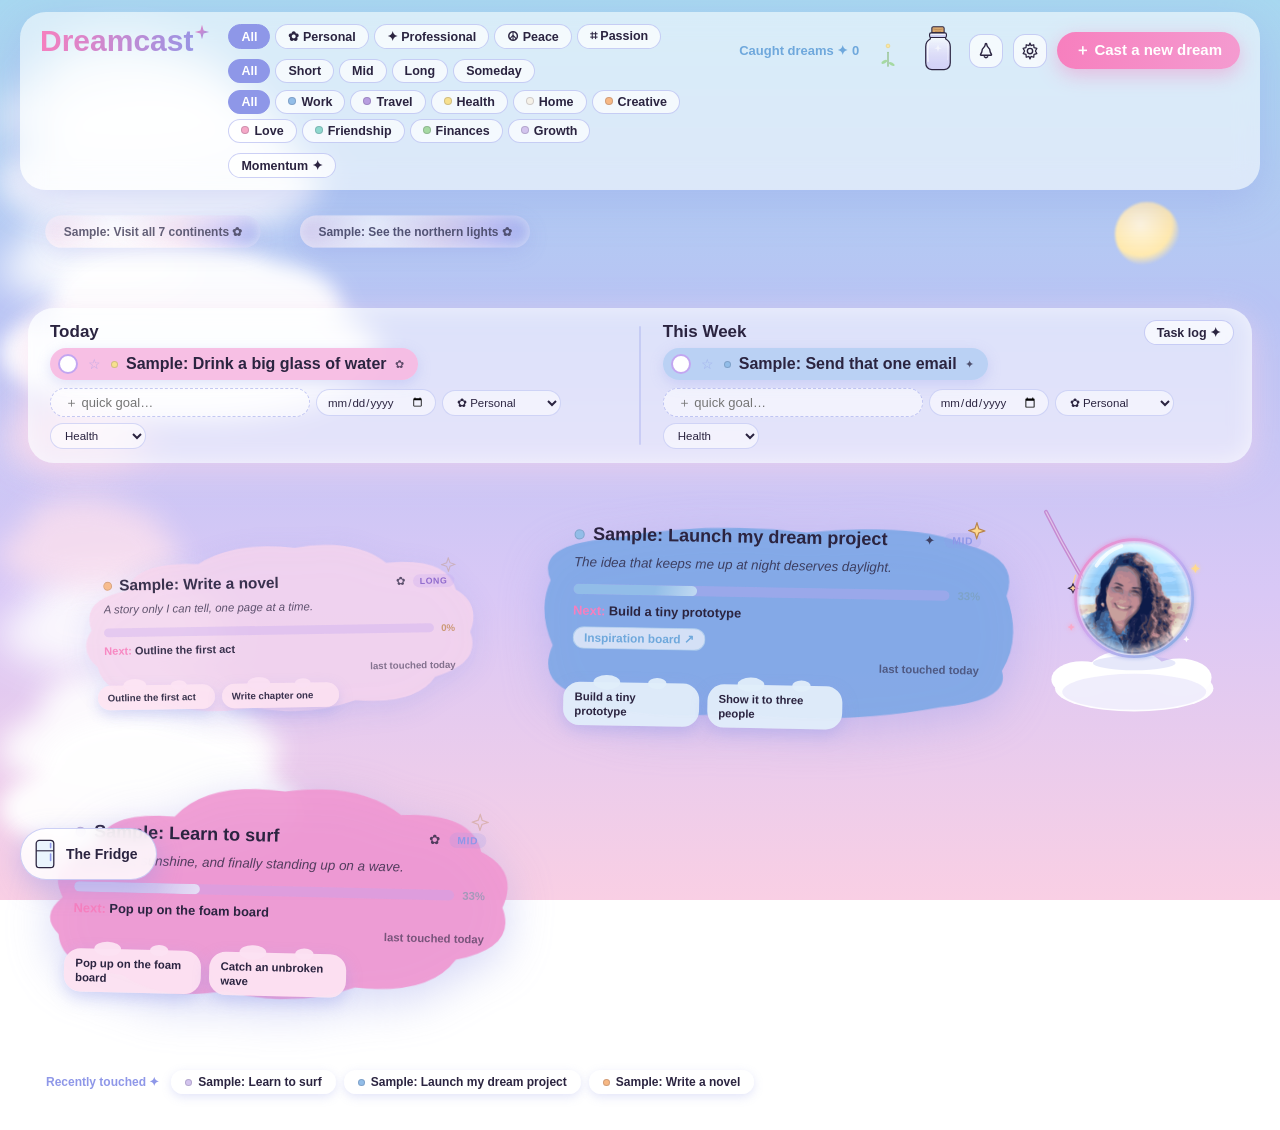
==== index.html @ 0d46a9c4 "Local feature and hardening work: expanded foods and app logic, security headers, localhost-only dev" ====
<!DOCTYPE html>
<html lang="en">
<head>
<meta charset="UTF-8">
<meta name="viewport" content="width=device-width, initial-scale=1.0">
<meta http-equiv="Content-Security-Policy" content="default-src 'self'; script-src 'self' https://esm.sh; style-src 'self' 'unsafe-inline' https://fonts.googleapis.com; font-src https://fonts.gstatic.com; img-src 'self' data:; connect-src 'self' https://esm.sh https://*.supabase.co wss://*.supabase.co; object-src 'none'; base-uri 'self'; form-action 'self'">
<meta name="referrer" content="no-referrer">
<title>Dreamcast ✦</title>
<link rel="preconnect" href="https://fonts.googleapis.com">
<link rel="preconnect" href="https://fonts.gstatic.com" crossorigin>
<link href="https://fonts.googleapis.com/css2?family=Baloo+2:wght@500;600;700&family=Nunito:ital,wght@0,400;0,600;0,700;1,400&family=Caveat:wght@500;600&display=swap" rel="stylesheet">
<link rel="stylesheet" href="css/style.css">
</head>
<body data-sparkle="0">

<!-- ======================= SKY BACKGROUND ======================= -->
<div id="sky-bg" aria-hidden="true">
  <div class="cloud-layer layer-far">
    <div class="bg-cloud c1"></div>
    <div class="bg-cloud c2"></div>
    <div class="bg-cloud c3 tint-pink"></div>
    <div class="bg-cloud c4"></div>
  </div>
  <div class="cloud-layer layer-mid">
    <div class="bg-cloud c5"></div>
    <div class="bg-cloud c6 tint-pink"></div>
    <div class="bg-cloud c7"></div>
  </div>
  <div class="cloud-layer layer-near">
    <div class="bg-cloud c8"></div>
    <div class="bg-cloud c9"></div>
  </div>
  <div id="rainbow"></div>
  <div id="sparkle-field"></div>
  <div id="confetti-field"></div>
</div>

<!-- ======================= HEADER ======================= -->
<header id="app-header">
  <div class="header-left">
    <h1 class="logo">Dreamcast<svg class="logo-star" viewBox="0 0 20 20" width="16" height="16"><path d="M10 1 L12 8 L19 10 L12 12 L10 19 L8 12 L1 10 L8 8 Z" fill="url(#logoStarGrad)"/><defs><linearGradient id="logoStarGrad" x1="0" y1="0" x2="1" y2="1"><stop offset="0" stop-color="#F77FBE"/><stop offset="1" stop-color="#8E97E8"/></linearGradient></defs></svg></h1>
  </div>

  <div class="header-center">
    <div class="filter-row">
      <div class="chip-group" id="scope-filter" role="group" aria-label="Scope filter">
        <button class="chip" data-scope="all">All</button>
        <button class="chip" data-scope="personal">✿ Personal</button>
        <button class="chip" data-scope="professional">✦ Professional</button>
        <button class="chip" data-scope="peace">☮ Peace</button>
        <button class="chip" data-scope="passion">⌗ Passion</button>
      </div>
      <div class="chip-group" id="horizon-filter" role="group" aria-label="Horizon filter">
        <button class="chip" data-horizon="all">All</button>
        <button class="chip" data-horizon="short">Short</button>
        <button class="chip" data-horizon="mid">Mid</button>
        <button class="chip" data-horizon="long">Long</button>
        <button class="chip" data-horizon="someday">Someday</button>
      </div>
    </div>
    <div class="filter-row">
      <div class="chip-group" id="category-filter" role="group" aria-label="Category filter"></div>
      <button class="chip sort-toggle" id="sort-toggle" title="Toggle sort mode">Momentum ✦</button>
    </div>
  </div>

  <div class="header-right">
    <a href="#" id="gallery-link" class="gallery-link">Caught dreams ✦ <span id="gallery-count">0</span></a>

    <button id="peony-button" class="jar-button" aria-label="Weekly task peony — open the task log">
      <svg id="peony-svg" viewBox="0 0 44 52" width="34" height="40" aria-hidden="true"></svg>
      <span id="peony-count" class="jar-overflow" hidden></span>
    </button>

    <button id="jar-button" class="jar-button" aria-label="Bubble jar — open caught dreams">
      <svg id="jar-svg" viewBox="0 0 48 60" width="38" height="46" aria-hidden="true">
        <defs>
          <linearGradient id="jarGlass" x1="0" y1="0" x2="0" y2="1">
            <stop offset="0" stop-color="#FFFFFF" stop-opacity=".7"/>
            <stop offset="1" stop-color="#C3A6F1" stop-opacity=".38"/>
          </linearGradient>
          <radialGradient id="orbTiny" cx=".35" cy=".3" r=".9">
            <stop offset="0" stop-color="#FFFFFF"/>
            <stop offset=".55" stop-color="#FBD3E9"/>
            <stop offset="1" stop-color="#8E97E8"/>
          </radialGradient>
          <radialGradient id="orbPink" cx=".35" cy=".3" r=".9">
            <stop offset="0" stop-color="#FFFFFF"/>
            <stop offset=".5" stop-color="#F77FBE"/>
            <stop offset="1" stop-color="#8E97E8"/>
          </radialGradient>
          <radialGradient id="orbBig" cx=".35" cy=".3" r=".9">
            <stop offset="0" stop-color="#FFFFFF"/>
            <stop offset=".4" stop-color="#FBD3E9"/>
            <stop offset=".7" stop-color="#C3A6F1"/>
            <stop offset="1" stop-color="#6FA8DC"/>
          </radialGradient>
        </defs>
        <!-- cork lid -->
        <path d="M16 3 Q16 1 18 1 L30 1 Q32 1 32 3 L32 9 L16 9 Z" fill="#D9A972" stroke="#2B2440" stroke-width="1.4"/>
        <path d="M18 4 Q24 6 30 4" fill="none" stroke="#B8854E" stroke-width="1"/>
        <path d="M20 7 Q24 8.2 28 7" fill="none" stroke="#B8854E" stroke-width=".8"/>
        <!-- screw rim -->
        <rect x="13" y="9" width="22" height="6" rx="2" fill="url(#jarGlass)" stroke="#2B2440" stroke-width="1.5"/>
        <line x1="15" y1="11" x2="33" y2="11" stroke="#FFFFFF" stroke-width="1" opacity=".7"/>
        <line x1="15" y1="13" x2="33" y2="13" stroke="#8E97E8" stroke-width=".8" opacity=".5"/>
        <!-- body: shoulder → straight glass sides → rounded bottom -->
        <path d="M14 15 L34 15 L34 17 Q40 20 40 27 L40 48 Q40 56 32 57 L16 57 Q8 56 8 48 L8 27 Q8 20 14 17 Z"
              fill="url(#jarGlass)" stroke="#2B2440" stroke-width="1.6" stroke-linejoin="round"/>
        <!-- star etch -->
        <path d="M24 24 L25.3 28 L29 29 L25.3 30 L24 34 L22.7 30 L19 29 L22.7 28 Z" fill="#FFFFFF" opacity=".55"/>
        <g id="jar-orbs"></g>
        <!-- glass highlights (over the orbs, so it reads as glass) -->
        <path d="M11.5 22 Q10 32 11 46" fill="none" stroke="#FFFFFF" stroke-width="1.8" opacity=".75" stroke-linecap="round"/>
        <path d="M36.5 24 Q37.5 34 36.5 44" fill="none" stroke="#FFFFFF" stroke-width="1" opacity=".45" stroke-linecap="round"/>
      </svg>
      <span id="jar-overflow" class="jar-overflow" hidden></span>
    </button>

    <button id="mute-toggle" class="icon-button" aria-label="Toggle sound">
      <svg viewBox="0 0 24 24" width="20" height="20" aria-hidden="true">
        <path d="M12 3 Q13 3 13 4.5 Q13 6 14.5 7.5 Q17 9.5 17 13 L18.5 16 Q19 17 18 17 L6 17 Q5 17 5.5 16 L7 13 Q7 9.5 9.5 7.5 Q11 6 11 4.5 Q11 3 12 3 Z" fill="none" stroke="currentColor" stroke-width="1.7" stroke-linejoin="round"/>
        <path d="M10 19 Q12 21 14 19" fill="none" stroke="currentColor" stroke-width="1.7" stroke-linecap="round"/>
        <line class="mute-slash" x1="4" y1="4" x2="20" y2="20" stroke="currentColor" stroke-width="1.9" stroke-linecap="round"/>
      </svg>
    </button>

    <div class="settings-wrap">
      <button id="settings-button" class="icon-button" aria-label="Settings" aria-haspopup="true">
        <svg viewBox="0 0 24 24" width="20" height="20" aria-hidden="true">
          <circle cx="12" cy="12" r="3.2" fill="none" stroke="currentColor" stroke-width="1.7"/>
          <path d="M12 2.5 L13.2 5.5 L16.5 4.5 L16.8 8 L20.2 8.8 L18.5 12 L20.2 15.2 L16.8 16 L16.5 19.5 L13.2 18.5 L12 21.5 L10.8 18.5 L7.5 19.5 L7.2 16 L3.8 15.2 L5.5 12 L3.8 8.8 L7.2 8 L7.5 4.5 L10.8 5.5 Z" fill="none" stroke="currentColor" stroke-width="1.5" stroke-linejoin="round"/>
        </svg>
      </button>
      <div id="settings-menu" class="settings-menu" hidden>
        <button id="menu-categories">Categories…</button>
        <button id="menu-sync">Sync devices ✦</button>
        <button id="menu-export">Export my dreams</button>
        <button id="menu-import">Import…</button>
        <button id="menu-archived">Archived dreams</button>
        <input type="file" id="import-file" accept=".json,application/json" hidden>
      </div>
    </div>

    <button id="add-dream" class="cta-button">＋ Cast a new dream</button>
  </div>
</header>

<main id="main-view">
  <!-- ======================= HORIZON (someday) ======================= -->
  <section id="horizon" aria-label="Someday dreams on the horizon">
    <div class="horizon-sun"></div>
    <div id="horizon-bubbles"></div>
  </section>

  <!-- ======================= TODAY & THIS WEEK TRAY ======================= -->
  <section id="tray" aria-label="Short-term goals">
    <button id="tasks-log" class="chip tasks-log-btn">Task log ✦</button>
    <div class="tray-group" data-cadence="today">
      <div class="tray-group-head"><h2>Today</h2><span class="caught-count" id="caught-today"></span></div>
      <ul class="tray-list" id="tray-today"></ul>
      <form class="quick-add" data-cadence="today">
        <input type="text" placeholder="＋ quick goal…" aria-label="Add a goal for today" maxlength="120">
        <input type="date" class="qa-date" aria-label="Schedule it for a day" title="Schedule for a day (optional)">
        <select class="qa-scope" aria-label="Which P" title="Which P?"></select>
        <select class="qa-cat" aria-label="Category"></select>
      </form>
    </div>
    <div class="tray-divider"></div>
    <div class="tray-group" data-cadence="this-week">
      <div class="tray-group-head"><h2>This Week</h2><span class="caught-count" id="caught-week"></span></div>
      <ul class="tray-list" id="tray-week"></ul>
      <form class="quick-add" data-cadence="this-week">
        <input type="text" placeholder="＋ quick goal…" aria-label="Add a goal for this week" maxlength="120">
        <input type="date" class="qa-date" aria-label="Schedule it for a day" title="Schedule for a day (optional)">
        <select class="qa-scope" aria-label="Which P" title="Which P?"></select>
        <select class="qa-cat" aria-label="Category"></select>
      </form>
    </div>
  </section>

  <!-- ======================= THE SKY (mid/long cards) ======================= -->
  <section id="sky-field" aria-label="Active dreams">
    <div id="julia-perch">
      <!-- ==== Julia in her dream bubble, fishing ==== -->
      <svg id="julia-avatar" viewBox="0 0 250 290" width="225" height="261" aria-label="Julia in a dream bubble, fishing for dreams">
        <defs>
          <linearGradient id="rodGrad" x1="0" y1="1" x2="1" y2="0">
            <stop offset="0" stop-color="#F77FBE"/>
            <stop offset="1" stop-color="#8E97E8"/>
          </linearGradient>
          <linearGradient id="bubbleRing" x1="0" y1="0" x2="1" y2="1">
            <stop offset="0" stop-color="#F77FBE"/>
            <stop offset=".5" stop-color="#C3A6F1"/>
            <stop offset="1" stop-color="#6FA8DC"/>
          </linearGradient>
          <radialGradient id="bubbleSheen" cx=".5" cy=".5" r=".5">
            <stop offset=".78" stop-color="#FFFFFF" stop-opacity="0"/>
            <stop offset=".94" stop-color="#FFFFFF" stop-opacity=".5"/>
            <stop offset="1" stop-color="#FFFFFF" stop-opacity="0"/>
          </radialGradient>
          <filter id="softGlow" x="-60%" y="-60%" width="220%" height="220%">
            <feGaussianBlur stdDeviation="2.2" result="b"/>
            <feMerge><feMergeNode in="b"/><feMergeNode in="SourceGraphic"/></feMerge>
          </filter>
        </defs>

        <!-- cloud seat -->
        <g id="cloud-seat">
          <ellipse cx="128" cy="248" rx="88" ry="26" fill="#FFFFFF" opacity=".95"/>
          <ellipse cx="70" cy="238" rx="34" ry="20" fill="#FFFFFF"/>
          <ellipse cx="120" cy="230" rx="44" ry="24" fill="#FFFFFF"/>
          <ellipse cx="178" cy="236" rx="36" ry="21" fill="#FFFFFF"/>
          <ellipse cx="128" cy="252" rx="80" ry="20" fill="#E4E0FA" opacity=".55"/>
        </g>

        <g id="julia">
          <!-- the rod casts from behind her bubble; #rod-tip anchors the line -->
          <g id="rig">
            <g id="rod">
              <path d="M104 178 Q64 120 30 52" fill="none" stroke="url(#rodGrad)" stroke-width="4.5" stroke-linecap="round"/>
              <path d="M104 178 Q64 120 30 52" fill="none" stroke="#FFFFFF" stroke-width="1.4" stroke-linecap="round" opacity=".5"/>
              <path d="M63 122 L60 132" stroke="#FFD98E" stroke-width="1.4"/>
              <path d="M60 132 l1.6 3.4 3.4 1.6 -3.4 1.6 -1.6 3.4 -1.6 -3.4 -3.4 -1.6 3.4 -1.6 Z" fill="#FFD98E" stroke="#2B2440" stroke-width="1.2"/>
              <circle id="rod-tip" cx="30" cy="52" r="1.5" fill="none" opacity="0"/>
            </g>
          </g>

          <!-- soft shadow where the bubble rests on the cloud -->
          <ellipse cx="128" cy="220" rx="46" ry="8" fill="#8E97E8" opacity=".22"/>

          <!-- the dream bubble with her cartoon portrait -->
          <circle cx="128" cy="148" r="66" fill="#FFFFFF" opacity=".4"/>
          <image href="assets/julia-cartoon.png" x="65" y="85" width="126" height="126"/>
          <circle cx="128" cy="148" r="63" fill="url(#bubbleSheen)"/>
          <circle cx="128" cy="148" r="65" fill="none" stroke="url(#bubbleRing)" stroke-width="3" opacity=".9" filter="url(#softGlow)"/>
          <path d="M86 112 Q96 96 114 90" fill="none" stroke="#FFFFFF" stroke-width="4" opacity=".75" stroke-linecap="round"/>

          <!-- little sparkles orbiting the bubble -->
          <path d="M196 110 l1.6 3.4 3.4 1.6 -3.4 1.6 -1.6 3.4 -1.6 -3.4 -3.4 -1.6 3.4 -1.6 Z" fill="#FFD98E" filter="url(#softGlow)"/>
          <path d="M58 176 l1.3 2.8 2.8 1.3 -2.8 1.3 -1.3 2.8 -1.3 -2.8 -2.8 -1.3 2.8 -1.3 Z" fill="#F9A8C9" filter="url(#softGlow)"/>
          <path d="M186 190 l1.1 2.4 2.4 1.1 -2.4 1.1 -1.1 2.4 -1.1 -2.4 -2.4 -1.1 2.4 -1.1 Z" fill="#FFFFFF" opacity=".9"/>
        </g>
      </svg>
    </div>
    <div id="cards-grid"></div>
    <div id="sky-empty" class="empty-state" hidden>
      <svg viewBox="0 0 120 70" width="120" aria-hidden="true">
        <ellipse cx="40" cy="45" rx="28" ry="16" fill="#FFFFFF" opacity=".95"/>
        <ellipse cx="70" cy="40" rx="26" ry="18" fill="#FFFFFF"/>
        <ellipse cx="90" cy="48" rx="20" ry="12" fill="#FFFFFF" opacity=".9"/>
        <circle cx="60" cy="40" r="2" fill="#2B2440"/><circle cx="74" cy="40" r="2" fill="#2B2440"/>
        <path d="M62 48 Q67 51 72 48" stroke="#2B2440" stroke-width="1.6" fill="none" stroke-linecap="round"/>
      </svg>
      <p>No dreams in this corner of the sky yet.</p>
    </div>
  </section>

  <!-- ======================= RECENTLY TOUCHED ======================= -->
  <section id="recent-strip" aria-label="Recently touched dreams">
    <span class="recent-label">Recently touched ✦</span>
    <div id="recent-chips"></div>
  </section>
</main>

<!-- ======================= THE FRIDGE DOCK ======================= -->
<button id="fridge-dock" aria-label="Open The Fridge">
  <svg viewBox="0 0 30 40" width="24" height="32" aria-hidden="true">
    <rect x="4" y="3" width="22" height="34" rx="4" fill="#EAF4FD" stroke="#2B2440" stroke-width="1.6"/>
    <path d="M4 16 L26 16" stroke="#2B2440" stroke-width="1.4"/>
    <path d="M22 7 L22 12 M22 20 L22 28" stroke="#8E97E8" stroke-width="2" stroke-linecap="round"/>
  </svg>
  <span>The Fridge</span>
</button>

<!-- ======================= THE FRIDGE ======================= -->
<section id="fridge-view" hidden>
  <div class="gallery-head">
    <button id="fridge-back" class="chip">← Back to the sky</button>
    <h2>The Fridge ✦</h2>
    <span id="fridge-summary" class="fridge-summary"></span>
    <button id="stock-kitchen" class="chip">＋ stock items</button>
    <button id="staples-btn" class="chip">🧂 staples</button>
    <button id="recipe-ideas" class="chip">✨ what can I cook?</button>
    <button id="recipe-list" class="chip">🍲 recipe → grocery list</button>
  </div>
  <div class="kitchen">
    <div class="appliance-wrap">
      <div id="fridge-unit" class="fridge">
        <div class="fridge-interior">
          <div class="fridge-shelf" data-shelf="0"></div>
          <div class="fridge-shelf" data-shelf="1"></div>
          <div class="fridge-shelf" data-shelf="2"></div>
        </div>
        <div class="fridge-door" id="fridge-door">
          <div class="door-handle"></div>
          <div class="door-magnet m1">✦</div>
          <div class="door-magnet m2">✿</div>
          <div class="door-note">dream big,<br>eat well ♡</div>
        </div>
      </div>
      <span class="appliance-label">the fridge — click to open</span>
    </div>
    <div class="appliance-wrap">
      <div id="pantry-unit" class="pantry">
        <div class="pantry-shelf" data-shelf="0"></div>
        <div class="pantry-shelf" data-shelf="1"></div>
        <div class="pantry-shelf" data-shelf="2"></div>
      </div>
      <span class="appliance-label">the pantry</span>
    </div>
    <div class="appliance-wrap trash-wrap">
      <div id="trash-can" title="Drop food here, or click to clear expired">
        <svg viewBox="0 0 40 48" width="64" height="76" aria-hidden="true">
          <path d="M8 14 L32 14 L29 42 Q29 45 26 45 L14 45 Q11 45 11 42 Z" fill="#C9CFE8" stroke="#2B2440" stroke-width="1.8"/>
          <rect x="6" y="9" width="28" height="5" rx="2.5" fill="#AEB6DE" stroke="#2B2440" stroke-width="1.8"/>
          <path d="M16 9 Q16 5 20 5 Q24 5 24 9" fill="none" stroke="#2B2440" stroke-width="1.8"/>
          <path d="M16 19 L17 39 M24 19 L23 39" stroke="#8E97E8" stroke-width="1.6" stroke-linecap="round"/>
        </svg>
      </div>
      <span class="appliance-label">drag here · click clears expired</span>
    </div>
  </div>
  <div class="fridge-julia">
    <img src="assets/julia-cartoon.png" alt="Julia">
  </div>
</section>

<!-- ======================= CAUGHT DREAMS GALLERY ======================= -->
<section id="gallery-view" hidden>
  <div class="gallery-head">
    <button id="gallery-back" class="chip">← Back to the sky</button>
    <h2>Caught Dreams ✦</h2>
  </div>
  <div id="gallery-shelf"></div>
  <div id="gallery-empty" class="empty-state" hidden>
    <p>No dreams caught yet — but the sky is full of them. ✦</p>
  </div>
</section>

<!-- fishing line overlay (never intercepts pointer) -->
<svg id="fishing-overlay" aria-hidden="true">
  <defs>
    <linearGradient id="lineGrad" x1="0" y1="0" x2="0" y2="1">
      <stop offset="0" stop-color="#FFFFFF"/>
      <stop offset="1" stop-color="#FFD98E"/>
    </linearGradient>
    <filter id="moonGlow" x="-120%" y="-120%" width="340%" height="340%">
      <feGaussianBlur stdDeviation="3.5" result="b"/>
      <feMerge><feMergeNode in="b"/><feMergeNode in="SourceGraphic"/></feMerge>
    </filter>
  </defs>
  <path id="fish-line" fill="none" stroke="url(#lineGrad)" stroke-width="1.6" opacity="0"/>
  <g id="moon-hook" opacity="0" filter="url(#moonGlow)">
    <path d="M0 -9 Q9 -8 10 2 Q3 -1 -2 5 Q-3 -4 0 -9 Z" fill="#FFD98E" stroke="#B8854E" stroke-width="1"/>
  </g>
</svg>

<div id="orb-layer" aria-hidden="true"></div>
<div id="modal-root"></div>
<div id="toast-root" aria-live="polite"></div>

<script type="module" src="js/app.js"></script>
</body>
</html>
---- css/style.css ----
/* ============================================================
   DREAMCAST — cotton-candy sky design system
   ============================================================ */

:root {
  --ink: #2B2440;
  --white: #FFFFFF;
  --pink: #F77FBE;
  --pink-soft: #FBD3E9;
  --blue: #6FA8DC;
  --periwinkle: #8E97E8;
  --lilac: #C3A6F1;
  --gold: #FFD98E;

  --font-display: 'Baloo 2', 'Avenir Next Rounded', 'Arial Rounded MT Bold', sans-serif;
  --font-body: 'Nunito', 'Avenir Next', 'Helvetica Neue', sans-serif;

  --card-shadow: 0 12px 40px rgba(142, 151, 232, .35);
  --card-bg: rgba(255, 255, 255, .82);
  --radius-lg: 26px;
  --radius-md: 18px;
}

* { box-sizing: border-box; }

[hidden] { display: none !important; }

html { scroll-behavior: smooth; }

body {
  margin: 0;
  min-width: 1024px;
  font-family: var(--font-body);
  color: var(--ink);
  overflow-x: hidden;
}

button { font-family: inherit; color: inherit; cursor: pointer; }
input, textarea, select { font-family: inherit; color: var(--ink); }

:focus-visible {
  outline: none;
  box-shadow: 0 0 0 3px rgba(247, 127, 190, .65), 0 0 12px rgba(247, 127, 190, .5);
  border-radius: 12px;
}

/* ============================ SKY BACKGROUND ============================ */

#sky-bg {
  position: fixed;
  inset: 0;
  z-index: -1;
  background: linear-gradient(180deg,
    #A8D8F0 0%,
    #B8C4F4 34%,
    #D9C8F6 66%,
    #F9CFE4 100%);
  overflow: hidden;
}

.cloud-layer { position: absolute; inset: 0; }

.bg-cloud {
  position: absolute;
  background: var(--white);
  border-radius: 50%;
  filter: blur(14px);
  opacity: .9;
}
.bg-cloud::before, .bg-cloud::after {
  content: '';
  position: absolute;
  background: inherit;
  border-radius: 50%;
}
.bg-cloud::before { width: 65%; height: 90%; top: -38%; left: 14%; }
.bg-cloud::after  { width: 50%; height: 75%; top: -22%; right: 10%; }
.bg-cloud.tint-pink { background: #FBE0EE; opacity: .8; }

.layer-far  .bg-cloud { opacity: .85; filter: blur(18px); }
.layer-near .bg-cloud { opacity: .95; filter: blur(10px); }

.c1 { width: 260px; height: 90px; top: 8%;  animation: drift 170s linear infinite; }
.c2 { width: 200px; height: 70px; top: 26%; animation: drift 150s linear infinite; animation-delay: -60s; }
.c3 { width: 150px; height: 55px; top: 46%; animation: drift 180s linear infinite; animation-delay: -110s; }
.c4 { width: 230px; height: 80px; top: 66%; animation: drift 160s linear infinite; animation-delay: -30s; }
.c5 { width: 320px; height: 110px; top: 14%; animation: drift 110s linear infinite; animation-delay: -20s; }
.c6 { width: 180px; height: 65px;  top: 58%; animation: drift 120s linear infinite; animation-delay: -75s; }
.c7 { width: 280px; height: 95px;  top: 78%; animation: drift 100s linear infinite; animation-delay: -50s; }
.c8 { width: 380px; height: 130px; top: 32%; animation: drift 70s linear infinite;  animation-delay: -10s; }
.c9 { width: 300px; height: 105px; top: 84%; animation: drift 80s linear infinite;  animation-delay: -45s; }

@keyframes drift {
  from { transform: translateX(-450px); }
  to   { transform: translateX(calc(100vw + 450px)); }
}

/* rainbow arc — fades in with sparkle level */
#rainbow {
  position: absolute;
  left: 50%;
  top: 18vh;
  width: 130vw;
  height: 130vw;
  transform: translateX(-50%);
  border-radius: 50%;
  background: radial-gradient(circle,
    transparent 0 58.4%,
    rgba(255, 179, 186, .35) 58.6% 59.4%,
    rgba(255, 223, 186, .32) 59.6% 60.4%,
    rgba(255, 255, 186, .3) 60.6% 61.4%,
    rgba(186, 255, 201, .3) 61.6% 62.4%,
    rgba(186, 225, 255, .32) 62.6% 63.4%,
    rgba(215, 186, 255, .35) 63.6% 64.4%,
    transparent 64.6%);
  opacity: 0;
  transition: opacity 4s ease;
}
body[data-sparkle="2"] #rainbow { opacity: .55; }
body[data-sparkle="3"] #rainbow { opacity: .85; }

/* sun glints & shooting stars (spawned by JS) */
.glint {
  position: absolute;
  width: 14px;
  height: 14px;
  pointer-events: none;
  animation: glint-pop 2.6s ease-in-out forwards;
}
.glint::before, .glint::after {
  content: '';
  position: absolute;
  left: 50%; top: 50%;
  background: var(--white);
  border-radius: 2px;
  box-shadow: 0 0 8px rgba(255,255,255,.9);
}
.glint::before { width: 2.5px; height: 100%; transform: translate(-50%, -50%); }
.glint::after  { width: 100%; height: 2.5px; transform: translate(-50%, -50%); }
@keyframes glint-pop {
  0%   { transform: scale(0) rotate(0deg);   opacity: 0; }
  50%  { transform: scale(1) rotate(24deg);  opacity: .95; }
  100% { transform: scale(0) rotate(48deg);  opacity: 0; }
}

.shooting-star {
  position: absolute;
  width: 130px;
  height: 3px;
  border-radius: 3px;
  background: linear-gradient(90deg, rgba(255,255,255,0), #FFFFFF 70%, var(--gold));
  transform: rotate(16deg);
  animation: shoot 1.6s ease-out forwards;
  pointer-events: none;
}
@keyframes shoot {
  0%   { transform: translate(0, 0) rotate(16deg); opacity: 0; }
  15%  { opacity: .95; }
  100% { transform: translate(46vw, 13vw) rotate(16deg); opacity: 0; }
}

.confetti-star {
  position: absolute;
  font-size: 0;
  width: 10px; height: 10px;
  pointer-events: none;
  animation: confetti-fall linear forwards;
}
.confetti-star svg { display: block; }
@keyframes confetti-fall {
  0%   { transform: translateY(-30px) rotate(0deg); opacity: 0; }
  10%  { opacity: .95; }
  90%  { opacity: .8; }
  100% { transform: translateY(105vh) rotate(340deg); opacity: 0; }
}

/* iridescent cloud-edge shimmer at level 3 */
body[data-sparkle="3"] .bg-cloud {
  box-shadow: 0 0 30px rgba(251, 211, 233, .55), 0 0 60px rgba(195, 166, 241, .3);
  transition: box-shadow 4s ease;
}

/* ============================ HEADER ============================ */

#app-header {
  position: sticky;
  top: 12px;
  z-index: 40;
  display: flex;
  align-items: flex-start;
  gap: 18px;
  margin: 12px 20px 6px;
  padding: 12px 20px;
  background: rgba(255, 255, 255, .55);
  backdrop-filter: blur(12px);
  -webkit-backdrop-filter: blur(12px);
  border-radius: var(--radius-lg);
  box-shadow: var(--card-shadow);
}

.logo {
  margin: 0;
  font-family: var(--font-display);
  font-size: 30px;
  font-weight: 700;
  line-height: 1.1;
  background: linear-gradient(95deg, var(--pink), var(--periwinkle));
  -webkit-background-clip: text;
  background-clip: text;
  -webkit-text-fill-color: transparent;
  white-space: nowrap;
}
.logo-star { vertical-align: super; margin-left: 1px; animation: logo-twinkle 3.5s ease-in-out infinite; }
@keyframes logo-twinkle { 0%,100% { transform: scale(1); } 50% { transform: scale(1.25) rotate(18deg); } }

.header-center { flex: 1; display: flex; flex-direction: column; gap: 7px; min-width: 0; }
.filter-row { display: flex; align-items: center; gap: 10px; flex-wrap: wrap; }
.chip-group { display: flex; gap: 5px; flex-wrap: wrap; }

.chip {
  border: 1.5px solid rgba(142, 151, 232, .45);
  background: rgba(255, 255, 255, .7);
  border-radius: 999px;
  padding: 4px 12px;
  font-size: 12.5px;
  font-weight: 700;
  color: var(--ink);
  transition: background .2s, border-color .2s, transform .15s;
}
.chip:hover { background: var(--pink-soft); transform: translateY(-1px); }
.chip.active {
  background: var(--periwinkle);
  border-color: var(--periwinkle);
  color: var(--white);
}
.chip .cat-dot {
  display: inline-block;
  width: 8px; height: 8px;
  border-radius: 50%;
  margin-right: 5px;
  vertical-align: 1px;
}

/* faint ring so pale/white category colors stay visible on light surfaces */
.cat-dot, .cat-ribbon { box-shadow: inset 0 0 0 1px rgba(43, 36, 64, .18); }

.header-right { display: flex; align-items: center; gap: 10px; flex-wrap: wrap; justify-content: flex-end; }

.gallery-link {
  font-size: 13px;
  font-weight: 700;
  color: var(--blue);
  text-decoration: none;
  white-space: nowrap;
}
.gallery-link:hover { color: var(--pink); }

.jar-button {
  position: relative;
  background: none;
  border: none;
  padding: 2px;
  border-radius: 14px;
  transition: transform .2s;
}
.jar-button:hover { transform: scale(1.1) rotate(-3deg); }
.jar-overflow {
  position: absolute;
  bottom: -4px; right: -6px;
  font-size: 10px;
  font-weight: 800;
  background: var(--pink);
  color: var(--white);
  border-radius: 999px;
  padding: 1px 5px;
}

.icon-button {
  background: rgba(255,255,255,.7);
  border: 1.5px solid rgba(142,151,232,.45);
  border-radius: 12px;
  width: 34px; height: 34px;
  display: grid;
  place-items: center;
  color: var(--ink);
  transition: background .2s, transform .15s;
}
.icon-button:hover { background: var(--pink-soft); transform: translateY(-1px); }
#mute-toggle .mute-slash { display: none; }
#mute-toggle.muted .mute-slash { display: block; }

.settings-wrap { position: relative; }
.settings-menu {
  position: absolute;
  top: 42px; right: 0;
  z-index: 60;
  display: flex;
  flex-direction: column;
  min-width: 190px;
  background: rgba(255,255,255,.95);
  backdrop-filter: blur(10px);
  border-radius: var(--radius-md);
  box-shadow: var(--card-shadow);
  padding: 8px;
}
.settings-menu button {
  text-align: left;
  background: none;
  border: none;
  border-radius: 10px;
  padding: 9px 12px;
  font-size: 13.5px;
  font-weight: 600;
}
.settings-menu button:hover { background: var(--pink-soft); }

.cta-button {
  font-family: var(--font-display);
  font-size: 15px;
  font-weight: 700;
  color: var(--white);
  background: linear-gradient(95deg, var(--pink), #F49BD0);
  border: none;
  border-radius: 999px;
  padding: 9px 18px;
  box-shadow: 0 6px 20px rgba(247, 127, 190, .45);
  transition: transform .15s, box-shadow .2s;
  white-space: nowrap;
}
.cta-button:hover { transform: translateY(-2px) scale(1.03); box-shadow: 0 10px 26px rgba(247,127,190,.55); }

/* ============================ HORIZON ============================ */

#horizon {
  position: relative;
  min-height: 96px;
  margin: 8px 28px 0;
  padding: 10px 0 4px;
}
.horizon-sun {
  position: absolute;
  right: 6%;
  top: 4px;
  width: 64px; height: 64px;
  border-radius: 50%;
  background: radial-gradient(circle at 40% 35%, #FFF6DE, #FFE9AE 55%, rgba(255, 217, 142, 0) 72%);
  filter: blur(1px);
  pointer-events: none;
}

#horizon-bubbles {
  display: flex;
  align-items: center;
  gap: 20px;
  flex-wrap: wrap;
  padding: 6px 90px 6px 8px;
}

.horizon-bubble {
  transform: scale(.92);
  opacity: .72;
  border: none;
  background: radial-gradient(circle at 32% 28%,
    rgba(255,255,255,.95),
    rgba(251, 211, 233, .6) 45%,
    rgba(195, 166, 241, .5) 78%,
    rgba(142, 151, 232, .55));
  border-radius: 999px;
  padding: 10px 20px;
  font-size: 13px;
  font-weight: 700;
  color: var(--ink);
  box-shadow: 0 6px 22px rgba(142, 151, 232, .35), inset 0 0 14px rgba(255,255,255,.75);
  filter: blur(.2px);
  animation: bubble-drift ease-in-out infinite alternate;
  transition: transform .25s, opacity .25s;
}
.horizon-bubble:hover, .horizon-bubble:focus-visible { transform: scale(1); opacity: 1; }
@keyframes bubble-drift {
  from { translate: 0 0; }
  to   { translate: 14px -7px; }
}

.horizon-empty-hint {
  font-size: 12.5px;
  opacity: .65;
  font-style: italic;
  padding: 8px;
}

/* ============================ TRAY ============================ */

#tray {
  display: flex;
  gap: 0;
  margin: 14px 28px;
  padding: 14px 22px;
  background: rgba(255, 255, 255, .5);
  backdrop-filter: blur(10px);
  border-radius: var(--radius-lg);
  box-shadow: 0 8px 32px rgba(251, 211, 233, .55), inset 0 0 24px rgba(255,255,255,.6);
}
.tray-group { flex: 1; min-width: 0; }
.tray-divider { width: 1.5px; background: rgba(142,151,232,.3); margin: 4px 22px; border-radius: 2px; }

.tray-group-head { display: flex; align-items: baseline; gap: 10px; }
.tray-group-head h2 {
  margin: 0 0 6px;
  font-family: var(--font-display);
  font-size: 17px;
  color: var(--ink);
}
.caught-count { font-size: 11.5px; font-weight: 700; color: var(--periwinkle); }

.tray-list { list-style: none; margin: 0; padding: 0; display: flex; flex-wrap: wrap; gap: 8px; }

.tray-pill {
  display: flex;
  align-items: center;
  gap: 8px;
  background: var(--card-bg);
  border-radius: 999px;
  padding: 6px 14px 6px 8px;
  box-shadow: 0 4px 14px rgba(142,151,232,.28);
  animation: pill-bob 6s ease-in-out infinite;
  transition: opacity .4s, transform .4s;
}
.tray-pill.completing { opacity: 0; transform: scale(.6); }
@keyframes pill-bob { 0%,100% { transform: translateY(0); } 50% { transform: translateY(-3px); } }

.tray-check {
  width: 20px; height: 20px;
  flex: none;
  border-radius: 50%;
  border: 2px solid var(--lilac);
  background: var(--white);
  display: grid;
  place-items: center;
  padding: 0;
  transition: border-color .2s, background .2s;
}
.tray-check:hover { border-color: var(--pink); background: var(--pink-soft); }
.tray-pill .pill-title { font-size: 13px; font-weight: 700; }

/* importance star: ★ most → ☆ normal → ▾ least */
.imp-star {
  background: none;
  border: none;
  padding: 0 2px;
  font-size: 14px;
  line-height: 1;
  color: rgba(142, 151, 232, .55);
  transition: color .2s, transform .15s;
}
.imp-star:hover { transform: scale(1.25); color: var(--gold); }
.tray-pill.imp-high .imp-star { color: #E8A93C; text-shadow: 0 0 6px rgba(255, 217, 142, .8); }
.tray-pill.imp-low .imp-star { color: rgba(142, 151, 232, .7); }

.tray-pill.imp-high {
  box-shadow: 0 4px 14px rgba(232, 169, 60, .35);
  border: 1.5px solid rgba(255, 217, 142, .8);
}
.tray-pill.imp-low { opacity: .68; }

/* task pills: lighter than the dream clouds — rose personal, blue work, gold peace */
.tray-pill.pill-personal { background: rgba(247, 186, 226, .92); }
.tray-pill.pill-professional { background: rgba(183, 208, 243, .92); }
.tray-pill.pill-peace { background: rgba(250, 223, 170, .92); }
.tray-pill.pill-passion { background: rgba(168, 220, 229, .92); }

/* scheduled subtask pills */
.tray-pill.pill-subtask { border: 1.5px dashed rgba(43, 36, 64, .25); }
.pill-parent {
  font-size: 10px;
  font-weight: 700;
  opacity: .6;
  background: rgba(255, 255, 255, .5);
  border-radius: 999px;
  padding: 1px 7px;
  white-space: nowrap;
}
.pill-note-btn {
  background: rgba(255, 255, 255, .6);
  border: none;
  border-radius: 8px;
  font-size: 12px;
  padding: 1px 6px;
}
.pill-note-btn:hover { background: var(--white); }

.tasks-log-btn { position: absolute; top: 12px; right: 18px; z-index: 2; }
#tray { position: relative; }

.pill-time {
  font-size: 10.5px;
  font-weight: 800;
  color: var(--periwinkle);
  background: rgba(142, 151, 232, .14);
  border-radius: 999px;
  padding: 2px 7px;
  white-space: nowrap;
}
.tray-pill.overdue .pill-time { color: #C0446E; background: rgba(247, 127, 190, .18); }
.tray-pill.overdue { border: 1.5px solid rgba(247, 127, 190, .55); }
.pill-link-glyph { font-size: 11px; color: var(--blue); }
.tray-pill .cat-dot { width: 7px; height: 7px; border-radius: 50%; flex: none; }
.tray-pill .scope-glyph { font-size: 11px; opacity: .75; }

.quick-add { margin-top: 8px; display: flex; gap: 6px; flex-wrap: wrap; align-items: center; }
.quick-add .qa-date, .quick-add .qa-cat, .quick-add .qa-scope {
  border: 1.5px solid rgba(142, 151, 232, .35);
  background: rgba(255, 255, 255, .55);
  border-radius: 999px;
  padding: 5px 10px;
  font-size: 11.5px;
  color: var(--ink);
  outline: none;
  max-width: 120px;
}
.quick-add .qa-date:focus, .quick-add .qa-cat:focus { border-color: var(--pink); }

/* task log rows */
.log-row { display: flex; align-items: center; gap: 8px; flex-wrap: wrap; }
.log-row a { color: var(--blue); font-weight: 700; text-decoration: none; }
.log-row a:hover { color: var(--pink); }
.log-date {
  border: 1.5px solid rgba(142, 151, 232, .4);
  border-radius: 10px;
  padding: 3px 8px;
  font-size: 11.5px;
  background: rgba(255, 255, 255, .85);
}
.log-restore { padding: 3px 10px; font-size: 11.5px; margin-left: auto; }

.quick-add input[type=text] {
  width: min(100%, 260px);
  border: 1.5px dashed rgba(142,151,232,.5);
  background: rgba(255,255,255,.55);
  border-radius: 999px;
  padding: 6px 14px;
  font-size: 13px;
  outline: none;
  transition: border-color .2s, background .2s;
}
.quick-add input:focus { border-color: var(--pink); background: var(--white); border-style: solid; }

.tray-empty-hint { font-size: 12.5px; opacity: .6; font-style: italic; }

/* ============================ SKY FIELD ============================ */

#sky-field {
  position: relative;
  margin: 6px 28px 10px;
  min-height: 420px;
  padding-top: 6px;
}

#julia-perch {
  position: absolute;
  top: -12px;
  right: 8px;
  z-index: 5;
  pointer-events: none;
  animation: perch-bob 7s ease-in-out infinite;
}
@keyframes perch-bob { 0%,100% { transform: translateY(0); } 50% { transform: translateY(-9px); } }

/* avatar micro-animations — the dream bubble */
#julia-avatar #rig { transform-origin: 104px 178px; transition: transform .45s cubic-bezier(.34,1.4,.5,1); }

#julia-avatar.happy #julia { animation: julia-hop .7s ease; transform-origin: 128px 210px; }
@keyframes julia-hop {
  0% { transform: translateY(0) scale(1); } 35% { transform: translateY(-9px) scale(1.03); }
  65% { transform: translateY(1px) scale(.995); } 100% { transform: translateY(0) scale(1); }
}
#julia-avatar.perk #julia { animation: head-tilt .5s ease; transform-origin: 128px 210px; }
@keyframes head-tilt { 0% { transform: rotate(0); } 40% { transform: rotate(-3deg); } 100% { transform: rotate(0); } }

/* cards grid — loose organic float */
#cards-grid {
  display: grid;
  grid-template-columns: repeat(auto-fill, minmax(370px, 1fr));
  gap: 34px 26px; /* steps live inside the cards now — the sky can be cozy */
  padding: 34px 250px 32px 16px; /* room for Julia & cloud bumps */
  align-items: start;
}
@media (max-width: 1360px) {
  #cards-grid { padding-right: 240px; }
}

.dream-card {
  position: relative;
  background: transparent;
  border-radius: 60px; /* rounds the keyboard-focus ring */
  padding: 44px 36px 30px;
  cursor: pointer;
  transform: translateY(var(--ty, 0px)) rotate(var(--rot, 0deg));
  transition: opacity .45s, filter .45s;
  animation: card-bob var(--bob-dur, 6s) ease-in-out var(--bob-delay, 0s) infinite;
}
@keyframes card-bob {
  0%, 100% { translate: 0 0; }
  50% { translate: 0 -6px; }
}
.dream-card.filtered-out { opacity: 0; filter: blur(4px); pointer-events: none; position: absolute; visibility: hidden; }

/* the cloud silhouette stretched behind the content */
.cloud-shape-wrap { position: absolute; inset: 0; z-index: -1; pointer-events: none; }
.cloud-shape { display: block; width: 100%; height: 100%; overflow: visible; }
.cloud-shape path { fill: var(--tint, var(--card-bg)); }
.cloud-shape { filter: drop-shadow(0 12px 22px rgba(142, 151, 232, .42)); transition: filter .25s; }
.dream-card:hover .cloud-shape { filter: drop-shadow(0 16px 34px rgba(142, 151, 232, .6)); }

/* stratus cards are flatter — slightly tighter padding */
.dream-card[class*="cloud-stratus"] { padding: 36px 38px 26px; }

/* neglected clouds turn overcast: a tremble every few seconds, and rain */
.dream-card.neglected {
  animation:
    card-bob var(--bob-dur, 6s) ease-in-out var(--bob-delay, 0s) infinite,
    cloud-shake 4.5s ease-in-out infinite;
}
@keyframes cloud-shake {
  0%, 82%, 100% { rotate: 0deg; }
  85% { rotate: -1.3deg; }
  88% { rotate: 1.3deg; }
  91% { rotate: -1deg; }
  94% { rotate: .7deg; }
  97% { rotate: -.3deg; }
}
.dream-card.neglected .cloud-shape { filter: drop-shadow(0 10px 20px rgba(110, 118, 160, .45)) saturate(.75) brightness(.95); }

.rain {
  position: absolute;
  left: 10%;
  right: 10%;
  top: 96%;
  height: 46px;
  pointer-events: none;
}
.rain span {
  position: absolute;
  top: 0;
  width: 2.5px;
  height: 11px;
  border-radius: 2px;
  background: linear-gradient(180deg, rgba(111, 138, 220, .75), rgba(111, 138, 220, 0));
  animation: rain-drop 1.5s linear infinite;
  opacity: 0;
}
@keyframes rain-drop {
  0% { transform: translateY(0); opacity: 0; }
  12% { opacity: .8; }
  80% { opacity: .5; }
  100% { transform: translateY(40px); opacity: 0; }
}

/* long-term dreams sit higher, smaller & farther; mid-term loom bigger below */
.dream-card.h-long {
  transform: translateY(calc(var(--ty, 0px) - 16px)) rotate(var(--rot, 0deg)) scale(.88);
  opacity: .92;
}
.dream-card.h-mid {
  transform: translateY(var(--ty, 0px)) rotate(var(--rot, 0deg)) scale(1.03);
}
.dream-card.h-long .cloud-shape { filter: drop-shadow(0 8px 16px rgba(142, 151, 232, .3)); }
.dream-card.h-long:hover .cloud-shape { filter: drop-shadow(0 16px 34px rgba(142, 151, 232, .6)); }
.horizon-tag.tag-long { background: rgba(195, 166, 241, .28); color: #8A63C9; }

/* cloud type classes (cloud-cumulus-1..4, cloud-stratus-1..3) pick the
   silhouette path in JS — see CLOUD_PATHS in app.js */


.card-top { display: flex; align-items: center; gap: 8px; }
.cat-ribbon { width: 10px; height: 10px; border-radius: 50%; flex: none; }
.card-title {
  margin: 0;
  font-family: var(--font-display);
  font-size: 17.5px;
  font-weight: 600;
  line-height: 1.25;
  flex: 1;
}
.scope-glyph { font-size: 13px; opacity: .8; }
.horizon-tag {
  font-size: 10px;
  font-weight: 800;
  text-transform: uppercase;
  letter-spacing: .06em;
  background: rgba(142,151,232,.18);
  color: var(--periwinkle);
  border-radius: 999px;
  padding: 2px 8px;
  flex: none;
}

.pin-star {
  position: absolute;
  top: 24px; right: 30px;
  font-size: 0;
  background: none;
  border: none;
  padding: 4px;
  opacity: .35;
  transition: opacity .2s, transform .2s;
}
.dream-card:hover .pin-star { opacity: .7; }
.pin-star.pinned { opacity: 1 !important; }
.pin-star:hover { transform: scale(1.25) rotate(15deg); }

.card-why {
  margin: 7px 0 10px;
  font-size: 13px;
  line-height: 1.45;
  opacity: .8;
  font-style: italic;
  display: -webkit-box;
  -webkit-line-clamp: 2;
  -webkit-box-orient: vertical;
  overflow: hidden;
}

.progress-track {
  height: 10px;
  border-radius: 999px;
  background: rgba(195, 166, 241, .35);
  overflow: hidden;
}
.progress-fill {
  height: 100%;
  border-radius: 999px;
  position: relative;
  transition: width .6s cubic-bezier(.34,1.3,.5,1);
  min-width: 0;
}
.progress-fill::after {
  content: '';
  position: absolute;
  inset: 0;
  background: linear-gradient(105deg, transparent 30%, rgba(255,255,255,.55) 50%, transparent 70%);
  background-size: 220% 100%;
  animation: shimmer 3.2s linear infinite;
  border-radius: inherit;
}
@keyframes shimmer { from { background-position: 130% 0; } to { background-position: -110% 0; } }
.progress-fill.pulse { animation: fill-pulse .9s ease; }
@keyframes fill-pulse {
  0%,100% { box-shadow: none; } 45% { box-shadow: 0 0 16px 3px rgba(247,127,190,.7); }
}
.progress-pct { font-size: 11px; font-weight: 800; margin-left: 8px; color: var(--periwinkle); }
.progress-row { display: flex; align-items: center; margin-bottom: 8px; }
.progress-row .progress-track { flex: 1; }

.card-next {
  font-size: 12.5px;
  font-weight: 600;
  margin: 4px 0 8px;
  color: var(--ink);
}
.card-next .next-label { color: var(--pink); font-weight: 800; }

.card-foot {
  display: flex;
  justify-content: space-between;
  font-size: 11px;
  opacity: .6;
  font-weight: 600;
}

/* links nested in cards */
.card-links { display: flex; flex-wrap: wrap; gap: 6px; margin: 6px 0 8px; align-items: center; }
.card-link-chip {
  font-size: 11.5px;
  font-weight: 700;
  color: var(--blue);
  background: rgba(255, 255, 255, .65);
  border: 1px solid rgba(111, 168, 220, .35);
  border-radius: 999px;
  padding: 3px 10px;
  text-decoration: none;
  max-width: 160px;
  overflow: hidden;
  text-overflow: ellipsis;
  white-space: nowrap;
  transition: background .2s, color .2s, transform .15s;
}
.card-link-chip:hover { background: var(--pink-soft); color: var(--pink); transform: translateY(-1px); }
.card-link-more { font-size: 11px; opacity: .6; font-weight: 800; }

.link-row a {
  color: var(--blue);
  font-weight: 700;
  font-size: 13.5px;
  text-decoration: none;
  flex: 1;
  overflow: hidden;
  text-overflow: ellipsis;
  white-space: nowrap;
}
.link-row a:hover { color: var(--pink); text-decoration: underline; }
.link-row .link-url {
  font-size: 11px;
  opacity: .55;
  max-width: 150px;
  overflow: hidden;
  text-overflow: ellipsis;
  white-space: nowrap;
}

/* ---- dream steps: baby clouds nestled at the base of their dream ---- */
.dream-steps {
  display: grid;
  grid-template-columns: repeat(3, 1fr);
  gap: 10px 8px;
  align-items: start;
  margin: 12px -8px -16px;
  position: relative;
  z-index: 3;
}
.step-cloud {
  position: relative;
  display: flex;
  flex-direction: column;
  align-items: stretch;
  gap: 4px;
  width: 100%;
  min-width: 0;
  border: none;
  background: rgba(255, 255, 255, .94);
  border-radius: 16px;
  padding: 7px 11px;
  font-size: 11px;
  font-weight: 700;
  color: var(--ink);
  box-shadow: 0 6px 16px rgba(142, 151, 232, .35);
  cursor: pointer;
  animation: pill-bob 5s ease-in-out infinite;
  transition: transform .18s, background .2s;
}
.step-cloud::before {
  content: '';
  position: absolute;
  top: -7px;
  left: 22%;
  width: 26px;
  height: 14px;
  border-radius: 50%;
  background: inherit;
}
.step-cloud::after {
  content: '';
  position: absolute;
  top: -5px;
  right: 24%;
  width: 18px;
  height: 11px;
  border-radius: 50%;
  background: inherit;
}
.step-cloud:hover { transform: scale(1.1); background: #FFFFFF; z-index: 6; }
.step-text {
  display: -webkit-box;
  -webkit-line-clamp: 2;
  -webkit-box-orient: vertical;
  overflow: hidden;
  white-space: normal;
  line-height: 1.3;
  text-align: left;
}
.step-row { display: flex; align-items: center; gap: 6px; min-width: 0; }
.step-progress {
  display: block;
  height: 5px;
  border-radius: 999px;
  background: rgba(43, 36, 64, .12);
  overflow: hidden;
}
.step-progress-fill { display: block; height: 100%; border-radius: 999px; }

.step-cloud:nth-child(2n) { animation-delay: -1.6s; }
.step-cloud:nth-child(3n) { animation-delay: -2.9s; }
.step-cloud:nth-child(4n) { animation-delay: -.8s; }
.step-more { font-weight: 800; color: var(--periwinkle); flex-direction: row; min-width: 0; align-self: center; }
.st-inherited { opacity: .65; font-style: italic; }

/* ============================ RECENT STRIP ============================ */

#recent-strip {
  display: flex;
  align-items: center;
  gap: 12px;
  margin: 4px 28px 26px;
  padding: 10px 18px;
  background: rgba(255,255,255,.4);
  backdrop-filter: blur(8px);
  border-radius: 999px;
}
.recent-label { font-size: 12px; font-weight: 800; color: var(--periwinkle); white-space: nowrap; }
#recent-chips { display: flex; gap: 8px; flex-wrap: wrap; }
.recent-chip {
  border: none;
  background: var(--card-bg);
  border-radius: 999px;
  padding: 5px 14px;
  font-size: 12px;
  font-weight: 700;
  box-shadow: 0 3px 10px rgba(142,151,232,.25);
  transition: transform .15s, background .2s;
}
.recent-chip:hover { transform: translateY(-2px); background: var(--pink-soft); }
.recent-chip .cat-dot { display: inline-block; width: 7px; height: 7px; border-radius: 50%; margin-right: 6px; }

/* ============================ GALLERY ============================ */

#gallery-view { margin: 20px 40px 60px; }
.gallery-head { display: flex; align-items: center; gap: 18px; margin-bottom: 24px; }
.gallery-head h2 {
  margin: 0;
  font-family: var(--font-display);
  font-size: 26px;
  background: linear-gradient(95deg, var(--pink), var(--periwinkle));
  -webkit-background-clip: text;
  background-clip: text;
  -webkit-text-fill-color: transparent;
}
#gallery-shelf {
  display: grid;
  grid-template-columns: repeat(auto-fill, minmax(180px, 1fr));
  gap: 26px;
}
.gallery-orb {
  background: none;
  border: none;
  display: flex;
  flex-direction: column;
  align-items: center;
  gap: 10px;
  padding: 16px;
  border-radius: var(--radius-lg);
  transition: transform .2s;
}
.gallery-orb:hover { transform: translateY(-5px) scale(1.04); }
.gallery-orb .orb-visual {
  width: 84px; height: 84px;
  border-radius: 50%;
  background: radial-gradient(circle at 32% 28%,
    rgba(255,255,255,.98),
    var(--pink-soft) 40%,
    var(--lilac) 72%,
    var(--periwinkle));
  box-shadow: 0 8px 30px rgba(142,151,232,.5), inset 0 0 20px rgba(255,255,255,.8);
  animation: card-bob 5.5s ease-in-out infinite;
}
.gallery-orb .orb-title { font-family: var(--font-display); font-size: 15px; font-weight: 600; text-align: center; }
.gallery-orb .orb-date { font-size: 11.5px; opacity: .6; font-weight: 700; }

/* ============================ EMPTY STATES ============================ */

.empty-state {
  display: flex;
  flex-direction: column;
  align-items: center;
  gap: 6px;
  padding: 40px 20px;
  opacity: .85;
}
.empty-state p { font-family: var(--font-display); font-size: 16px; margin: 0; color: var(--ink); opacity: .75; }

/* ============================ FISHING OVERLAY & ORBS ============================ */

#fishing-overlay {
  position: fixed;
  inset: 0;
  width: 100vw;
  height: 100vh;
  z-index: 45;
  pointer-events: none;
}

#orb-layer { position: fixed; inset: 0; z-index: 46; pointer-events: none; }

.dream-orb {
  position: fixed;
  border-radius: 50%;
  background: radial-gradient(circle at 32% 28%,
    rgba(255,255,255,.98),
    var(--pink-soft) 42%,
    var(--lilac) 74%,
    var(--periwinkle));
  box-shadow: 0 4px 18px rgba(142,151,232,.55), inset 0 0 12px rgba(255,255,255,.85);
  pointer-events: none;
}
.dream-orb .orb-count {
  position: absolute;
  inset: 0;
  display: grid;
  place-items: center;
  font-size: 12px;
  font-weight: 800;
  color: var(--ink);
}

/* ============================ MODALS ============================ */

#modal-root:not(:empty) {
  position: fixed;
  inset: 0;
  z-index: 70;
  display: grid;
  place-items: center;
  background: rgba(43, 36, 64, .3);
  backdrop-filter: blur(5px);
  animation: modal-fade .25s ease;
}
@keyframes modal-fade { from { opacity: 0; } to { opacity: 1; } }

.modal {
  position: relative;
  width: min(620px, 92vw);
  max-height: 86vh;
  overflow-y: auto;
  background: rgba(255,255,255,.96);
  border-radius: var(--radius-lg);
  box-shadow: 0 24px 80px rgba(43,36,64,.35);
  padding: 30px 30px 24px;
  animation: modal-pop .3s cubic-bezier(.34,1.35,.5,1);
}
@keyframes modal-pop { from { transform: translateY(24px) scale(.96); opacity: 0; } to { transform: none; opacity: 1; } }

.modal.modal-slim { width: min(460px, 92vw); }

.modal h2 {
  margin: 0 0 4px;
  font-family: var(--font-display);
  font-size: 22px;
}
.modal h3 { font-family: var(--font-display); font-size: 15px; margin: 18px 0 8px; }

.modal-close {
  position: absolute;
  top: 14px; right: 14px;
  border: none;
  background: rgba(195,166,241,.2);
  border-radius: 50%;
  width: 30px; height: 30px;
  font-size: 15px;
  line-height: 1;
}
.modal-close:hover { background: var(--pink-soft); }

.field { margin: 12px 0; }
.field label { display: block; font-size: 12px; font-weight: 800; margin-bottom: 5px; color: var(--periwinkle); text-transform: uppercase; letter-spacing: .05em; }
.field input[type=text], .field input[type=date], .field input[type=time], .field textarea, .field select {
  width: 100%;
  border: 1.5px solid rgba(142,151,232,.4);
  border-radius: 14px;
  padding: 9px 13px;
  font-size: 14px;
  background: rgba(255,255,255,.85);
  outline: none;
  transition: border-color .2s;
}
.field input:focus, .field textarea:focus, .field select:focus { border-color: var(--pink); }
.field textarea { resize: vertical; min-height: 70px; }

.field-row { display: flex; gap: 14px; }
.field-row .field { flex: 1; }

.radio-pills { display: flex; gap: 7px; flex-wrap: wrap; }
.radio-pills label {
  display: inline-block;
  border: 1.5px solid rgba(142,151,232,.45);
  border-radius: 999px;
  padding: 6px 15px;
  font-size: 13px;
  font-weight: 700;
  cursor: pointer;
  text-transform: none;
  letter-spacing: 0;
  color: var(--ink);
  margin: 0;
  transition: background .2s, border-color .2s;
}
.radio-pills input { position: absolute; opacity: 0; pointer-events: none; }
.radio-pills label:has(input:checked) {
  background: var(--periwinkle);
  border-color: var(--periwinkle);
  color: var(--white);
}
.radio-pills label:has(input:focus-visible) { box-shadow: 0 0 0 3px rgba(247,127,190,.55); }

.swatch-row { display: flex; gap: 8px; align-items: center; flex-wrap: wrap; }
.swatch {
  width: 26px; height: 26px;
  border-radius: 50%;
  border: 2.5px solid transparent;
  padding: 0;
  transition: transform .15s;
}
.swatch:hover { transform: scale(1.18); }
.swatch.selected { border-color: var(--ink); }
.swatch-row input[type=color] {
  width: 34px; height: 30px;
  border: none;
  background: none;
  padding: 0;
  cursor: pointer;
}

/* milestones editor */
.ms-list { list-style: none; margin: 0; padding: 0; }
.ms-item { display: flex; align-items: center; gap: 8px; padding: 5px 0; }
.ms-item .ms-text { flex: 1; font-size: 14px; }
.ms-text-btn { background: none; border: none; padding: 0; text-align: left; font: inherit; cursor: pointer; }
.ms-text-btn:hover { color: var(--pink); }
.ms-item.done .ms-text { text-decoration: line-through; opacity: .55; }
.ms-check {
  width: 22px; height: 22px;
  flex: none;
  border-radius: 50%;
  border: 2px solid var(--lilac);
  background: var(--white);
  display: grid;
  place-items: center;
  padding: 0;
  font-size: 12px;
  color: var(--white);
  transition: background .2s, border-color .2s;
}
.ms-check:hover { border-color: var(--pink); }
.ms-item.done .ms-check { background: var(--pink); border-color: var(--pink); }
.ms-tools { display: flex; gap: 2px; opacity: 0; transition: opacity .15s; }
.ms-item:hover .ms-tools, .ms-item:focus-within .ms-tools { opacity: 1; }
.ms-tools button {
  border: none;
  background: none;
  font-size: 12px;
  padding: 3px 5px;
  border-radius: 8px;
  opacity: .6;
}
.ms-tools button:hover { background: var(--pink-soft); opacity: 1; }
.ms-add { display: flex; gap: 8px; margin-top: 8px; }
.ms-add input { flex: 1; }

/* updates timeline */
.updates-list { list-style: none; margin: 0; padding: 0; max-height: 180px; overflow-y: auto; }
.updates-list.log-list { max-height: 30vh; }
.updates-list li { padding: 7px 0; border-bottom: 1px dashed rgba(142,151,232,.3); font-size: 13.5px; }
.updates-list .u-date { font-size: 11px; font-weight: 800; color: var(--periwinkle); margin-right: 8px; }

.modal-actions {
  display: flex;
  gap: 9px;
  flex-wrap: wrap;
  margin-top: 22px;
  padding-top: 16px;
  border-top: 1.5px solid rgba(142,151,232,.25);
}
.btn {
  border: none;
  border-radius: 999px;
  padding: 9px 17px;
  font-size: 13.5px;
  font-weight: 800;
  transition: transform .15s, box-shadow .2s;
}
.btn:hover { transform: translateY(-1px); }
.btn-primary { background: linear-gradient(95deg, var(--pink), #F49BD0); color: var(--white); box-shadow: 0 5px 16px rgba(247,127,190,.4); }
.btn-secondary { background: rgba(142,151,232,.16); color: var(--ink); }
.btn-danger { background: none; color: #C0446E; }
.btn-danger:hover { background: rgba(192,68,110,.1); }

.range-field input[type=range] { width: 100%; accent-color: var(--pink); }

/* rollover prompt */
.rollover-item { display: flex; align-items: center; gap: 10px; padding: 8px 0; border-bottom: 1px dashed rgba(142,151,232,.3); }
.rollover-item .r-title { flex: 1; font-weight: 700; font-size: 14px; }
.rollover-item .btn { padding: 5px 11px; font-size: 12px; }

/* categories editor */
.cat-row { display: flex; align-items: center; gap: 10px; padding: 6px 0; }
.cat-row input[type=text] { flex: 1; }
.cat-row input[type=color] { width: 34px; height: 30px; border: none; background: none; padding: 0; cursor: pointer; }

/* ============================ SUBTASKS ============================ */

.ms-item-wrap { margin-bottom: 2px; }
.subtask-block { margin-left: 30px; }
.subtask-list { list-style: none; margin: 0; padding: 0; }
.subtask-item .ms-text { font-size: 13px; }
.st-check { width: 18px; height: 18px; font-size: 10px; }
.st-count {
  font-size: 10.5px;
  font-weight: 800;
  color: var(--periwinkle);
  background: rgba(142, 151, 232, .14);
  border-radius: 999px;
  padding: 1px 7px;
}
.subtask-add { margin: 2px 0 8px; }
.subtask-item-wrap { list-style: none; margin: 6px 0; }
.st-cat-tag {
  display: inline-flex;
  align-items: center;
  gap: 5px;
  font-size: 10px;
  font-weight: 800;
  text-transform: uppercase;
  letter-spacing: .05em;
  color: var(--periwinkle);
  margin-left: 30px;
}
.st-cat-tag .cat-dot { width: 7px; height: 7px; border-radius: 50%; display: inline-block; }
.subtask-add input[type=text] { font-size: 13px; padding: 5px 10px; }
.subtask-add input[type=date] { font-size: 12px; padding: 5px 8px; }
.subtask-add .btn { padding: 4px 11px; }
.ms-add input, .ms-add input[type=date] {
  border: 1.5px solid rgba(142, 151, 232, .4);
  border-radius: 12px;
  padding: 7px 12px;
  background: rgba(255, 255, 255, .85);
  outline: none;
}
.ms-add input:focus { border-color: var(--pink); }

/* ============================ HANDWRITTEN NOTE ============================ */

.paper-note {
  font-family: 'Caveat', 'Bradley Hand', cursive;
  background:
    repeating-linear-gradient(180deg, transparent 0 31px, rgba(111, 168, 220, .25) 31px 32.5px),
    #FFFDF4;
  border-radius: 4px;
  padding: 34px 30px 22px;
  transform: rotate(-1.2deg);
  box-shadow: 0 14px 40px rgba(43, 36, 64, .22);
  position: relative;
}
.note-tape {
  position: absolute;
  top: -12px;
  left: 50%;
  transform: translateX(-50%) rotate(2deg);
  width: 92px;
  height: 26px;
  background: rgba(247, 184, 217, .55);
  border-left: 1px dashed rgba(255, 255, 255, .8);
  border-right: 1px dashed rgba(255, 255, 255, .8);
}
.note-title {
  font-family: inherit !important;
  font-size: 30px !important;
  color: #4A3E66;
  margin: 0 0 8px !important;
  border-bottom: 2px solid rgba(247, 127, 190, .4);
}
.note-list { list-style: none; margin: 0; padding: 0; }
.note-list li {
  font-size: 24px;
  line-height: 32.5px;
  color: #3E3358;
  display: flex;
  align-items: center;
  gap: 12px;
}
.note-box {
  width: 14px; height: 14px;
  flex: none;
  border: 2px solid #B79DE0;
  border-radius: 4px;
  transform: rotate(-3deg);
}
.note-footer { font-size: 20px; color: #B08BC9; text-align: right; margin: 10px 0 0; }

/* ============================ THE FRIDGE ============================ */

#fridge-dock {
  position: fixed;
  bottom: 20px;
  left: 20px;
  z-index: 42;
  display: flex;
  align-items: center;
  gap: 9px;
  background: rgba(255, 255, 255, .85);
  backdrop-filter: blur(8px);
  border: 1.5px solid rgba(142, 151, 232, .45);
  border-radius: 999px;
  padding: 9px 18px 9px 12px;
  font-family: var(--font-display);
  font-size: 14px;
  font-weight: 700;
  color: var(--ink);
  box-shadow: 0 8px 26px rgba(142, 151, 232, .4);
  transition: transform .2s, box-shadow .2s;
}
#fridge-dock:hover { transform: translateY(-3px); box-shadow: 0 12px 32px rgba(142, 151, 232, .55); }

#fridge-view { margin: 20px 40px 60px; position: relative; min-height: 70vh; }
.fridge-summary { font-size: 13px; font-weight: 700; color: var(--periwinkle); }

/* drag-to-decide drop zones (task log & morning rollover) */
.drop-zones { display: flex; gap: 12px; margin: 12px 0 16px; }
.drop-zone {
  flex: 1;
  display: flex;
  align-items: center;
  justify-content: center;
  gap: 8px;
  flex-wrap: wrap;
  border: 2px dashed rgba(142, 151, 232, .5);
  border-radius: 14px;
  padding: 12px 10px;
  font-size: 12.5px;
  font-weight: 700;
  color: var(--periwinkle);
  transition: background .15s, border-color .15s, transform .15s;
}
.drop-zone.zone-trash { border-color: rgba(247, 127, 190, .5); color: var(--pink, #F77FBE); }
.drop-zone.drag-over { background: rgba(142, 151, 232, .14); border-style: solid; transform: scale(1.02); }
.drop-zone.zone-trash.drag-over { background: rgba(247, 127, 190, .14); }
.zone-date { border: none; background: transparent; font: inherit; color: inherit; cursor: pointer; }
.rollover-item[draggable="true"], .log-row[draggable="true"] { cursor: grab; }
.rollover-item[draggable="true"]:active, .log-row[draggable="true"]:active { cursor: grabbing; }
.overdue-badge, .where-badge {
  font-size: 10.5px;
  font-weight: 800;
  padding: 2px 7px;
  border-radius: 8px;
  white-space: nowrap;
}
.overdue-badge { color: #E2578A; background: rgba(247, 127, 190, .16); }
.where-badge { color: var(--periwinkle); background: rgba(142, 151, 232, .16); }

/* staples checklist */
.staples-grid {
  display: grid;
  grid-template-columns: 1fr 1fr;
  gap: 4px 16px;
  margin-top: 10px;
  max-height: 46vh;
  overflow-y: auto;
}
.staple-check {
  display: flex;
  align-items: center;
  gap: 8px;
  font-size: 13.5px;
  font-weight: 600;
  padding: 5px 8px;
  border-radius: 10px;
  cursor: pointer;
}
.staple-check:hover { background: var(--pink-soft, rgba(247, 127, 190, .12)); }
.staple-check input { accent-color: var(--periwinkle); width: 16px; height: 16px; cursor: pointer; }

/* recipe idea cards */
.idea-list { display: flex; flex-direction: column; gap: 10px; margin-top: 10px; max-height: 52vh; overflow-y: auto; }
.idea-card {
  border: 1.5px solid rgba(142, 151, 232, .35);
  border-radius: 14px;
  padding: 10px 14px;
  background: rgba(255, 255, 255, .6);
}
.idea-card.ready { border-color: var(--periwinkle); box-shadow: 0 4px 14px rgba(142, 151, 232, .25); }
.idea-head { display: flex; align-items: center; justify-content: space-between; gap: 10px; }
.idea-name { font-family: var(--font-display); font-weight: 700; font-size: 15px; }
.idea-badge { font-size: 11.5px; font-weight: 700; color: var(--periwinkle); white-space: nowrap; }
.idea-card.ready .idea-badge { color: var(--pink, #F77FBE); }
.idea-have, .idea-missing, .idea-staples { font-size: 12.5px; margin: 3px 0; opacity: .8; }
.idea-missing { color: var(--pink, #F77FBE); font-weight: 700; opacity: 1; }
.idea-staples { font-style: italic; opacity: .65; }
.idea-card .chip { margin-top: 6px; }

.kitchen {
  display: flex;
  align-items: flex-end;
  gap: 46px;
  flex-wrap: wrap;
  justify-content: center;
  padding: 30px 0 40px;
}
.appliance-wrap { display: flex; flex-direction: column; align-items: center; gap: 12px; }
.appliance-label { font-size: 12.5px; font-weight: 700; color: var(--periwinkle); }

/* the fridge: doors swing open in 3D */
.fridge {
  position: relative;
  width: 300px;
  height: 430px;
  perspective: 1100px;
  cursor: pointer;
}
.fridge-interior {
  position: absolute;
  inset: 0;
  background: #F4F8FE;
  border: 3px solid var(--ink);
  border-radius: 18px;
  display: flex;
  flex-direction: column;
  justify-content: space-around;
  padding: 16px 12px;
  box-shadow: inset 0 0 30px rgba(142, 151, 232, .25);
}
.fridge-shelf {
  display: flex;
  align-items: flex-end;
  gap: 6px;
  flex-wrap: wrap;
  min-height: 62px;
  border-bottom: 4px solid #C9D8EE;
  border-radius: 2px;
  padding: 2px 4px;
}
.fridge-door {
  position: absolute;
  inset: -2px;
  background: linear-gradient(160deg, #EAF4FD, #D8E6F8);
  border: 3px solid var(--ink);
  border-radius: 18px;
  transform-origin: left center;
  transition: transform .85s cubic-bezier(.4, .1, .3, 1);
  backface-visibility: hidden;
  box-shadow: 0 14px 40px rgba(142, 151, 232, .4);
}
.fridge.open .fridge-door { transform: rotateY(-108deg); box-shadow: -20px 10px 40px rgba(43, 36, 64, .18); }
.door-handle {
  position: absolute;
  right: 16px;
  top: 90px;
  width: 9px;
  height: 90px;
  background: #AEB6DE;
  border: 2px solid var(--ink);
  border-radius: 6px;
}
.door-magnet {
  position: absolute;
  font-size: 18px;
  filter: drop-shadow(0 2px 3px rgba(43, 36, 64, .25));
}
.door-magnet.m1 { top: 40px; left: 36px; color: var(--pink); }
.door-magnet.m2 { top: 250px; left: 200px; color: var(--periwinkle); }
.door-note {
  position: absolute;
  top: 60px;
  left: 60px;
  background: #FFFDF4;
  font-family: 'Caveat', cursive;
  font-size: 19px;
  line-height: 1.1;
  color: #4A3E66;
  padding: 10px 14px;
  transform: rotate(-3deg);
  box-shadow: 0 3px 10px rgba(43, 36, 64, .18);
}

/* pantry: open shelving */
.pantry {
  width: 230px;
  height: 340px;
  background: linear-gradient(160deg, #F7EBDC, #EFD9BC);
  border: 3px solid var(--ink);
  border-radius: 14px;
  display: flex;
  flex-direction: column;
  justify-content: space-around;
  padding: 14px 10px;
}
.pantry-shelf {
  display: flex;
  align-items: flex-end;
  gap: 6px;
  flex-wrap: wrap;
  min-height: 56px;
  border-bottom: 5px solid #D9B98C;
  border-radius: 2px;
  padding: 2px 4px;
}

/* the foods */
.food-item {
  position: relative;
  display: inline-block;
  cursor: grab;
  transition: transform .18s;
  animation: pill-bob 4.5s ease-in-out infinite;
}
.food-item:nth-child(2n) { animation-delay: -1.4s; }
.food-item:nth-child(3n) { animation-delay: -2.6s; }
.food-item:hover { transform: scale(1.18); z-index: 5; }
.food-item svg { filter: hue-rotate(var(--hue, 0deg)); }
.food-item.expired { filter: grayscale(.7) brightness(.92); }

/* the closer to expiring, the more they fidget */
.food-item.exp-soon { animation: food-wiggle 1.6s ease-in-out infinite; }
.food-item.exp-now { animation: food-shake .55s ease-in-out infinite; }
@keyframes food-wiggle {
  0%, 100% { transform: rotate(0deg) translateY(0); }
  25% { transform: rotate(-5deg) translateY(-2px); }
  75% { transform: rotate(5deg) translateY(-1px); }
}
@keyframes food-shake {
  0%, 100% { transform: rotate(0deg) translateY(0); }
  20% { transform: rotate(-9deg) translateY(-3px); }
  45% { transform: rotate(8deg) translateY(-1px); }
  70% { transform: rotate(-6deg) translateY(-3px); }
}
.food-item.expired::before {
  content: '!';
  position: absolute;
  top: -4px; right: -2px;
  z-index: 2;
  width: 14px; height: 14px;
  border-radius: 50%;
  background: #C0446E;
  color: #fff;
  font-size: 10px;
  font-weight: 800;
  text-align: center;
  line-height: 14px;
}
.food-item::after {
  content: attr(data-label);
  position: absolute;
  bottom: calc(100% + 4px);
  left: 50%;
  transform: translateX(-50%) scale(.8);
  background: rgba(43, 36, 64, .92);
  color: #fff;
  font-size: 11px;
  font-weight: 700;
  padding: 4px 10px;
  border-radius: 999px;
  white-space: nowrap;
  opacity: 0;
  pointer-events: none;
  transition: opacity .15s, transform .15s;
  z-index: 10;
}
.food-item:hover::after { opacity: 1; transform: translateX(-50%) scale(1); }

#trash-can {
  cursor: pointer;
  transition: transform .2s;
  border-radius: 16px;
  padding: 8px;
}
#trash-can:hover { transform: scale(1.08); }
#trash-can.drag-over { transform: scale(1.18) rotate(-4deg); background: rgba(247, 127, 190, .18); }

.fridge-julia {
  position: absolute;
  top: 4px;
  right: 8px;
  width: 92px;
  height: 92px;
  border-radius: 50%;
  overflow: hidden;
  border: 3px solid transparent;
  background:
    linear-gradient(#fff, #fff) padding-box,
    linear-gradient(120deg, var(--pink), var(--lilac), var(--blue)) border-box;
  box-shadow: 0 8px 26px rgba(142, 151, 232, .45);
  animation: perch-bob 7s ease-in-out infinite;
}
.fridge-julia img { width: 100%; height: 100%; object-fit: cover; }

/* ============================ TOASTS ============================ */

#toast-root {
  position: fixed;
  bottom: 26px;
  left: 50%;
  transform: translateX(-50%);
  z-index: 80;
  display: flex;
  flex-direction: column;
  gap: 10px;
  align-items: center;
}
.toast {
  background: rgba(255,255,255,.95);
  border-radius: 999px;
  padding: 12px 24px;
  font-weight: 700;
  font-size: 14px;
  box-shadow: 0 12px 40px rgba(142,151,232,.5);
  animation: toast-in .35s cubic-bezier(.34,1.35,.5,1);
}
.toast a { color: var(--pink); }
@keyframes toast-in { from { transform: translateY(20px); opacity: 0; } to { transform: none; opacity: 1; } }
.toast.leaving { transition: opacity .4s, transform .4s; opacity: 0; transform: translateY(12px); }

/* card achieved departure */
.dream-card.achieving {
  animation: card-achieve 1.2s ease forwards;
  pointer-events: none;
}
@keyframes card-achieve {
  0% { filter: brightness(1); }
  40% { filter: brightness(1.25) drop-shadow(0 0 24px rgba(255,217,142,.9)); transform: translateY(-14px) scale(1.03); }
  100% { filter: brightness(1.6); transform: translateY(-40px) scale(.1); opacity: 0; }
}

/* sparkle-trail for horizon promotion */
.sparkle-trail-star {
  position: fixed;
  pointer-events: none;
  z-index: 60;
  animation: trail-fade .9s ease-out forwards;
}
@keyframes trail-fade {
  from { opacity: 1; transform: scale(1); }
  to   { opacity: 0; transform: scale(.2) translateY(14px); }
}

/* horizon-chip zone dimming */
.zone-dim { opacity: .4; transition: opacity .6s ease; }

/* ============================ REDUCED MOTION ============================ */

@media (prefers-reduced-motion: reduce) {
  .rain span,
  .dream-card, .tray-pill, .horizon-bubble, #julia-perch,
  #julia-avatar #hair, #julia-avatar #legs #leg-1, #julia-avatar #legs #leg-2,
  .gallery-orb .orb-visual, .bg-cloud, .logo-star, .progress-fill::after {
    animation: none !important;
  }
  html { scroll-behavior: auto; }
}
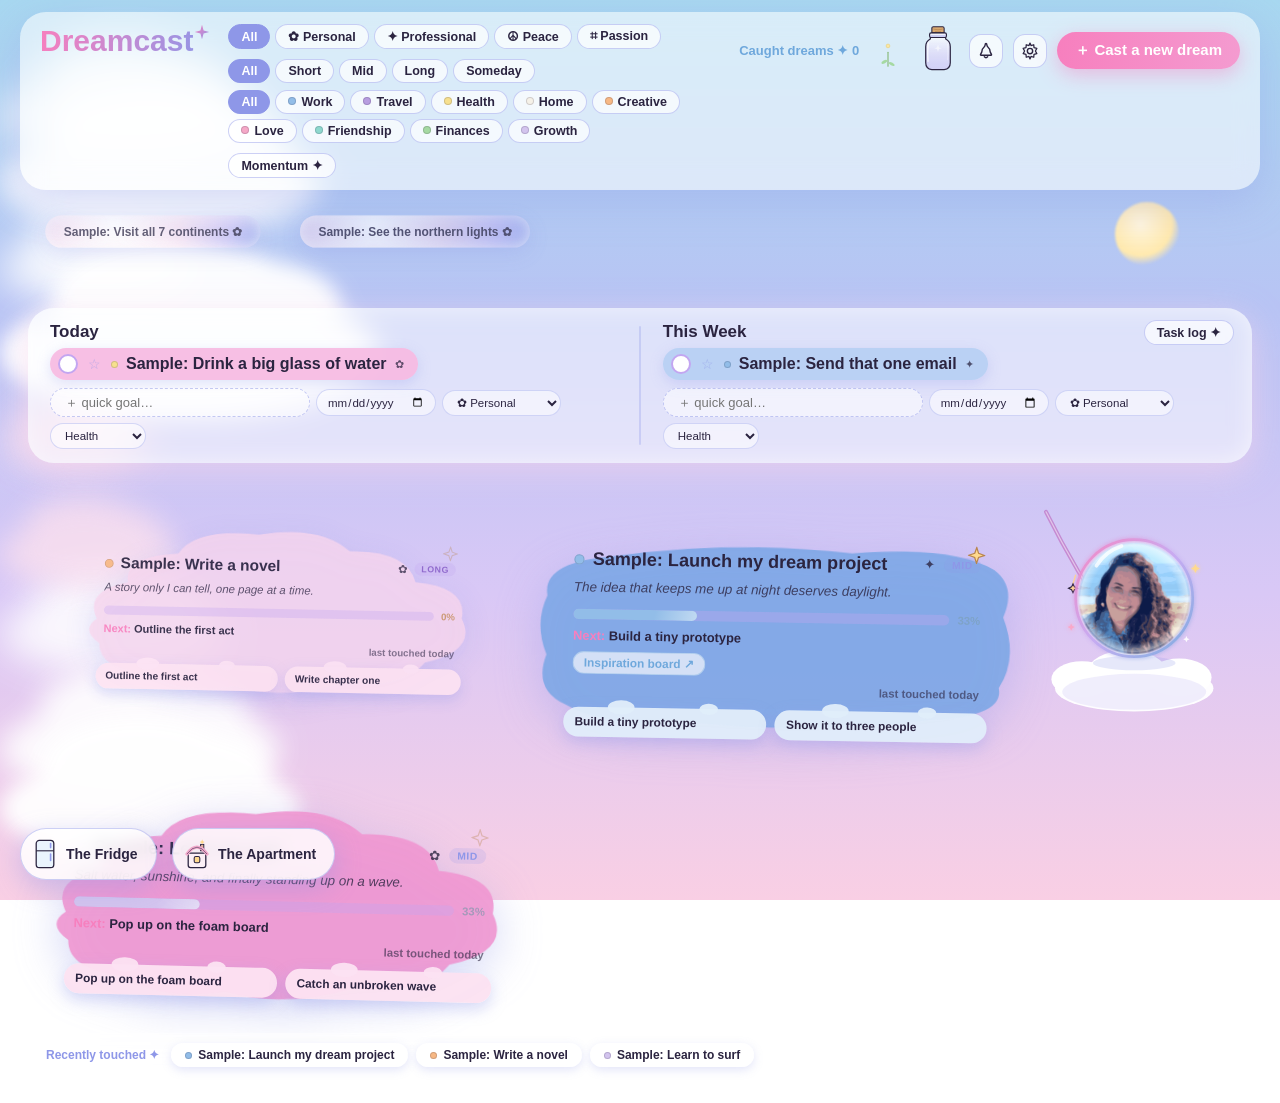
==== commit 2dbd03d6: "The Apartment ☮ — a dollhouse view of the Organized Home dream - six rooms drawn as original SVG sce" ====
--- a/index.html
+++ b/index.html
@@ -273,6 +273,47 @@
   <span>The Fridge</span>
 </button>
 
+<!-- ======================= THE APARTMENT DOCK ======================= -->
+<button id="apartment-dock" aria-label="Open The Apartment">
+  <svg viewBox="0 0 30 40" width="24" height="32" aria-hidden="true">
+    <rect x="19.5" y="8" width="4" height="8" fill="#E3B49E" stroke="#2B2440" stroke-width="1.2"/>
+    <path d="M4 19 L4 34 Q4 37 7 37 L23 37 Q26 37 26 34 L26 19 Z" fill="#FBEFF6" stroke="#2B2440" stroke-width="1.6"/>
+    <path d="M2.5 20 Q15 3 27.5 20" fill="none" stroke="#F2A9CC" stroke-width="4" stroke-linecap="round"/>
+    <path d="M2.5 20 Q15 3 27.5 20" fill="none" stroke="#2B2440" stroke-width="1.2" opacity=".55"/>
+    <rect x="11.5" y="23" width="7" height="8" rx="2" fill="#FFD98E" stroke="#2B2440" stroke-width="1.3"/>
+    <path d="M21.5 2 l1 2.1 2.1 1 -2.1 1 -1 2.1 -1 -2.1 -2.1 -1 2.1 -1 Z" fill="#FFD98E"/>
+  </svg>
+  <span>The Apartment</span>
+</button>
+
+<!-- ======================= THE APARTMENT ======================= -->
+<section id="apartment-view" hidden>
+  <div class="gallery-head">
+    <button id="apartment-back" class="chip">← Back to the sky</button>
+    <h2>The Apartment ☮</h2>
+    <span id="apartment-summary" class="fridge-summary"></span>
+  </div>
+  <div class="apartment-stage">
+    <div class="dollhouse">
+      <div class="house-roof" id="house-roof" aria-hidden="true"></div>
+      <div class="house-rooms" id="house-rooms">
+        <button class="room" data-room="bedroom"><span class="room-scene" aria-hidden="true"></span></button>
+        <button class="room" data-room="office"><span class="room-scene" aria-hidden="true"></span></button>
+        <button class="room" data-room="living-room"><span class="room-scene" aria-hidden="true"></span></button>
+        <button class="room" data-room="foyer"><span class="room-scene" aria-hidden="true"></span></button>
+        <button class="room" data-room="kitchen"><span class="room-scene" aria-hidden="true"></span></button>
+        <button class="room" data-room="mudroom"><span class="room-scene" aria-hidden="true"></span></button>
+      </div>
+      <div class="house-base" id="house-base" aria-hidden="true"></div>
+    </div>
+    <button id="home-progress" title="Open the dream">
+      <span class="hp-track"><span class="hp-fill" id="hp-fill"></span></span>
+      <span class="hp-label" id="hp-label"></span>
+    </button>
+  </div>
+  <aside id="room-panel" aria-label="Room tidy list"></aside>
+</section>
+
 <!-- ======================= THE FRIDGE ======================= -->
 <section id="fridge-view" hidden>
   <div class="gallery-head">
--- a/css/style.css
+++ b/css/style.css
@@ -807,12 +807,14 @@
   white-space: nowrap;
 }
 
-/* ---- dream steps: baby clouds nestled at the base of their dream ---- */
+/* ---- dream steps: baby clouds nestled at the base of their dream ----
+   flex-wrap so a step with a longer name widens (up to the full row)
+   and always shows a readable line of text */
 .dream-steps {
-  display: grid;
-  grid-template-columns: repeat(3, 1fr);
+  display: flex;
+  flex-wrap: wrap;
+  align-items: stretch;
   gap: 10px 8px;
-  align-items: start;
   margin: 12px -8px -16px;
   position: relative;
   z-index: 3;
@@ -823,13 +825,14 @@
   flex-direction: column;
   align-items: stretch;
   gap: 4px;
-  width: 100%;
-  min-width: 0;
+  flex: 1 1 auto;
+  min-width: 30%;
+  max-width: 100%;
   border: none;
   background: rgba(255, 255, 255, .94);
   border-radius: 16px;
   padding: 7px 11px;
-  font-size: 11px;
+  font-size: 11.5px;
   font-weight: 700;
   color: var(--ink);
   box-shadow: 0 6px 16px rgba(142, 151, 232, .35);
@@ -859,15 +862,15 @@
 }
 .step-cloud:hover { transform: scale(1.1); background: #FFFFFF; z-index: 6; }
 .step-text {
-  display: -webkit-box;
-  -webkit-line-clamp: 2;
-  -webkit-box-orient: vertical;
+  display: block;
+  white-space: nowrap;
   overflow: hidden;
-  white-space: normal;
-  line-height: 1.3;
+  text-overflow: ellipsis;
+  line-height: 1.35;
   text-align: left;
 }
-.step-row { display: flex; align-items: center; gap: 6px; min-width: 0; }
+.step-row { display: flex; align-items: center; flex-wrap: wrap; gap: 3px 5px; min-width: 0; }
+.step-row .st-count { font-size: 9.5px; padding: 0 6px; }
 .step-progress {
   display: block;
   height: 5px;
@@ -1275,7 +1278,7 @@
 
 /* ============================ THE FRIDGE ============================ */
 
-#fridge-dock {
+#fridge-dock, #apartment-dock {
   position: fixed;
   bottom: 20px;
   left: 20px;
@@ -1295,7 +1298,8 @@
   box-shadow: 0 8px 26px rgba(142, 151, 232, .4);
   transition: transform .2s, box-shadow .2s;
 }
-#fridge-dock:hover { transform: translateY(-3px); box-shadow: 0 12px 32px rgba(142, 151, 232, .55); }
+#fridge-dock:hover, #apartment-dock:hover { transform: translateY(-3px); box-shadow: 0 12px 32px rgba(142, 151, 232, .55); }
+#apartment-dock { left: 172px; }
 
 #fridge-view { margin: 20px 40px 60px; position: relative; min-height: 70vh; }
 .fridge-summary { font-size: 13px; font-weight: 700; color: var(--periwinkle); }
@@ -1318,8 +1322,10 @@
   transition: background .15s, border-color .15s, transform .15s;
 }
 .drop-zone.zone-trash { border-color: rgba(247, 127, 190, .5); color: var(--pink, #F77FBE); }
+.drop-zone.zone-done { border-color: rgba(126, 190, 122, .55); color: #5E9B5B; }
 .drop-zone.drag-over { background: rgba(142, 151, 232, .14); border-style: solid; transform: scale(1.02); }
 .drop-zone.zone-trash.drag-over { background: rgba(247, 127, 190, .14); }
+.drop-zone.zone-done.drag-over { background: rgba(165, 217, 162, .18); }
 .zone-date { border: none; background: transparent; font: inherit; color: inherit; cursor: pointer; }
 .rollover-item[draggable="true"], .log-row[draggable="true"] { cursor: grab; }
 .rollover-item[draggable="true"]:active, .log-row[draggable="true"]:active { cursor: grabbing; }
@@ -1336,10 +1342,10 @@
 /* staples checklist */
 .staples-grid {
   display: grid;
-  grid-template-columns: 1fr 1fr;
-  gap: 4px 16px;
+  grid-template-columns: 1fr 1fr 1fr;
+  gap: 2px 10px;
   margin-top: 10px;
-  max-height: 46vh;
+  max-height: 56vh;
   overflow-y: auto;
 }
 .staple-check {
@@ -1568,6 +1574,300 @@
 }
 .fridge-julia img { width: 100%; height: 100%; object-fit: cover; }
 
+/* ============================ THE APARTMENT ============================ */
+
+#apartment-view { margin: 20px 40px 60px; position: relative; }
+
+.apartment-stage {
+  display: flex;
+  flex-direction: column;
+  align-items: center;
+  transition: transform .4s cubic-bezier(.34, 1.1, .5, 1);
+}
+#apartment-view.panel-open .apartment-stage { transform: translateX(-180px); }
+
+.dollhouse {
+  width: min(1060px, calc(100vw - 90px));
+  position: relative;
+  animation: house-bob 9s ease-in-out infinite;
+}
+@keyframes house-bob { 0%, 100% { transform: translateY(0); } 50% { transform: translateY(-6px); } }
+
+.house-roof { margin: 0 -3.5%; }
+.house-roof svg { display: block; width: 100%; height: auto; }
+
+.house-rooms {
+  position: relative;
+  z-index: 2;
+  display: grid;
+  grid-template-columns: repeat(3, 1fr);
+  background: #F7EFE0;
+  border: 3px solid var(--ink);
+  border-radius: 4px 4px 22px 22px;
+  padding: 10px;
+  gap: 0;
+  margin-top: -14px;
+  box-shadow: 0 24px 70px rgba(142, 151, 232, .4);
+}
+/* wood floor band between the storeys */
+.house-rooms .room:nth-child(-n+3) { border-bottom: 8px solid #C99B62; }
+.house-rooms .room:nth-child(2), .house-rooms .room:nth-child(5) {
+  border-left: 5px solid #F1E5CF;
+  border-right: 5px solid #F1E5CF;
+}
+
+.room {
+  position: relative;
+  padding: 0;
+  border: none;
+  background: none;
+  cursor: pointer;
+  aspect-ratio: 320 / 214;
+  overflow: hidden;
+}
+.room-scene { position: absolute; inset: 0; display: block; }
+.room-scene svg { display: block; width: 100%; height: 100%; }
+
+/* hover / focus: the room brightens, its label floats up */
+.room::after {
+  content: '';
+  position: absolute;
+  inset: 0;
+  background: #FFFFFF;
+  opacity: 0;
+  transition: opacity .25s;
+  pointer-events: none;
+}
+.room:hover::after, .room:focus-visible::after { opacity: .09; }
+.room:focus-visible { box-shadow: inset 0 0 0 3px rgba(247, 127, 190, .65); border-radius: 6px; }
+
+.room-label {
+  position: absolute;
+  left: 50%;
+  bottom: 9px;
+  transform: translateX(-50%);
+  z-index: 3;
+  display: flex;
+  align-items: center;
+  gap: 6px;
+  white-space: nowrap;
+  background: rgba(255, 255, 255, .93);
+  border-radius: 999px;
+  padding: 4px 13px;
+  font-size: 12px;
+  font-weight: 800;
+  color: var(--ink);
+  box-shadow: 0 4px 12px rgba(142, 151, 232, .35);
+  transition: transform .25s;
+  pointer-events: none;
+}
+.room:hover .room-label, .room:focus-visible .room-label { transform: translateX(-50%) translateY(-4px); }
+.room-count { color: var(--periwinkle); font-size: 11px; }
+.room-peace-badge { color: #C99A2E; font-size: 12px; }
+
+/* room at peace: warmer light + tiny gold glints */
+.room.at-peace .room-scene svg { filter: saturate(1.08) brightness(1.05) sepia(.06); }
+.room.at-peace .room-scene::before,
+.room.at-peace .room-scene::after {
+  position: absolute;
+  color: var(--gold);
+  text-shadow: 0 0 8px rgba(255, 217, 142, .9);
+  font-size: 13px;
+  animation: peace-twinkle 2.8s ease-in-out infinite;
+  pointer-events: none;
+}
+.room.at-peace .room-scene::before { content: '✦'; top: 12%; left: 12%; }
+.room.at-peace .room-scene::after { content: '✦'; top: 22%; right: 14%; font-size: 10px; animation-delay: -1.4s; }
+@keyframes peace-twinkle { 0%, 100% { opacity: .25; transform: scale(.8); } 50% { opacity: 1; transform: scale(1.15); } }
+
+/* one-time tidy shimmer when a room reaches peace */
+.room.shimmer::before {
+  content: '';
+  position: absolute;
+  inset: 0;
+  z-index: 4;
+  background: linear-gradient(115deg, transparent 25%, rgba(255, 255, 255, .8) 50%, transparent 75%);
+  background-size: 260% 100%;
+  animation: room-shimmer 1.25s ease forwards;
+  pointer-events: none;
+}
+@keyframes room-shimmer { from { background-position: 130% 0; } to { background-position: -130% 0; } }
+
+/* neat stack of moving boxes when a room has a lot to do — never shame */
+.room-boxes { position: absolute; right: 9px; bottom: 34px; z-index: 2; opacity: .9; pointer-events: none; }
+
+.house-base { margin: -26px -2% 0; position: relative; z-index: 1; }
+.house-base svg { display: block; width: 100%; height: auto; }
+
+/* the dream's progress, in peace gold */
+#home-progress {
+  display: flex;
+  flex-direction: column;
+  align-items: center;
+  gap: 8px;
+  width: min(560px, 72%);
+  margin-top: 4px;
+  border: none;
+  background: rgba(255, 255, 255, .62);
+  backdrop-filter: blur(8px);
+  border-radius: 999px;
+  padding: 13px 28px;
+  box-shadow: 0 8px 28px rgba(227, 190, 92, .35);
+  transition: transform .18s, box-shadow .2s;
+}
+#home-progress:hover { transform: translateY(-2px); box-shadow: 0 12px 34px rgba(227, 190, 92, .5); }
+.hp-track {
+  width: 100%;
+  height: 12px;
+  border-radius: 999px;
+  background: rgba(227, 190, 92, .22);
+  overflow: hidden;
+}
+.hp-fill {
+  display: block;
+  height: 100%;
+  border-radius: 999px;
+  background: linear-gradient(90deg, #FBE18F, #E3BE5C);
+  transition: width .6s cubic-bezier(.34, 1.3, .5, 1);
+}
+.hp-label { font-family: var(--font-display); font-size: 15px; font-weight: 700; color: #A07F2E; }
+
+/* ---- the room panel: slides in from the right ---- */
+#room-panel {
+  position: fixed;
+  top: 96px;
+  right: 20px;
+  bottom: 20px;
+  width: 380px;
+  z-index: 50;
+  background: rgba(255, 255, 255, .94);
+  backdrop-filter: blur(10px);
+  -webkit-backdrop-filter: blur(10px);
+  border-radius: 24px;
+  box-shadow: var(--card-shadow);
+  padding: 18px 20px 20px;
+  overflow-y: auto;
+  transform: translateX(calc(100% + 44px));
+  transition: transform .38s cubic-bezier(.34, 1.15, .5, 1);
+}
+#room-panel.open { transform: none; }
+
+.rp-close {
+  position: absolute;
+  top: 12px; right: 12px;
+  z-index: 2;
+  border: none;
+  background: rgba(195, 166, 241, .2);
+  border-radius: 50%;
+  width: 28px; height: 28px;
+  font-size: 14px;
+  line-height: 1;
+}
+.rp-close:hover { background: var(--pink-soft); }
+
+.rp-portrait {
+  border-radius: 16px;
+  overflow: hidden;
+  border: 2.5px solid rgba(201, 155, 98, .5);
+  box-shadow: 0 8px 22px rgba(142, 151, 232, .3);
+}
+.rp-portrait svg { display: block; width: 100%; height: auto; }
+
+.rp-head { display: flex; align-items: baseline; gap: 8px; margin: 12px 0 2px; }
+.rp-head h2 { margin: 0; font-family: var(--font-display); font-size: 20px; }
+.rp-peace { color: #C99A2E; font-weight: 800; font-size: 15px; }
+
+.rp-progress { display: flex; align-items: center; gap: 10px; margin: 6px 0 12px; }
+.rp-progress .hp-track { height: 9px; flex: 1; }
+.rp-progress-label { font-size: 11.5px; font-weight: 800; color: #A07F2E; white-space: nowrap; }
+
+.rp-tasks { list-style: none; margin: 0; padding: 0; }
+.rp-task {
+  display: flex;
+  align-items: center;
+  gap: 9px;
+  padding: 7px 0;
+  border-bottom: 1px dashed rgba(142, 151, 232, .3);
+}
+.rp-task.done .rp-task-text { text-decoration: line-through; opacity: .5; }
+.rp-task-text {
+  flex: 1;
+  background: none;
+  border: none;
+  padding: 0;
+  text-align: left;
+  font: inherit;
+  font-size: 13.5px;
+  font-weight: 700;
+  cursor: pointer;
+}
+.rp-task-text:hover { color: var(--pink); }
+.rp-empty { font-size: 13px; opacity: .6; font-style: italic; margin: 10px 0; }
+
+.rp-add { display: flex; gap: 7px; margin: 12px 0 4px; }
+.rp-add input {
+  flex: 1;
+  border: 1.5px dashed rgba(142, 151, 232, .5);
+  background: rgba(255, 255, 255, .7);
+  border-radius: 999px;
+  padding: 7px 14px;
+  font-size: 13px;
+  outline: none;
+}
+.rp-add input:focus { border-color: var(--pink); border-style: solid; background: var(--white); }
+
+.rp-actions { display: flex; gap: 8px; flex-wrap: wrap; margin-top: 14px; padding-top: 12px; border-top: 1.5px solid rgba(142, 151, 232, .25); }
+.btn-peace {
+  background: linear-gradient(95deg, #FBE18F, #EFCB6B);
+  color: #6B5313;
+  box-shadow: 0 5px 16px rgba(227, 190, 92, .45);
+}
+.btn-peace:disabled { opacity: .5; cursor: not-allowed; transform: none; box-shadow: none; }
+
+/* ---- ambient life inside the rooms ---- */
+#apartment-view .anim-steam { animation: apt-steam 3.6s ease-in-out infinite; }
+@keyframes apt-steam {
+  0% { transform: translateY(3px); opacity: 0; }
+  35% { opacity: .8; }
+  100% { transform: translateY(-9px); opacity: 0; }
+}
+#apartment-view .anim-glint { animation: apt-glint 4.5s ease-in-out infinite; }
+@keyframes apt-glint {
+  0%, 100% { opacity: .2; }
+  50% { opacity: .85; }
+}
+#apartment-view .anim-glow { animation: apt-glow 5s ease-in-out infinite; }
+#apartment-view .anim-lamp { animation: apt-glow 4s ease-in-out infinite; }
+#apartment-view .anim-ember { animation: apt-glow 2.6s ease-in-out infinite; }
+@keyframes apt-glow {
+  0%, 100% { opacity: .45; }
+  50% { opacity: .95; }
+}
+#apartment-view .anim-sway {
+  transform-box: fill-box;
+  transform-origin: 50% 0;
+  animation: apt-sway 6.5s ease-in-out infinite;
+}
+@keyframes apt-sway {
+  0%, 100% { transform: rotate(-1deg); }
+  50% { transform: rotate(1.2deg); }
+}
+#apartment-view .anim-plant {
+  transform-box: fill-box;
+  transform-origin: 50% 0;
+  animation: apt-sway 5.5s ease-in-out infinite;
+}
+#apartment-view .anim-tw1 { animation: peace-twinkle 3.2s ease-in-out infinite; }
+#apartment-view .anim-tw2 { animation: peace-twinkle 3.2s ease-in-out -1.6s infinite; }
+#apartment-view .anim-smoke-1 { animation: apt-smoke 5s ease-in-out infinite; }
+#apartment-view .anim-smoke-2 { animation: apt-smoke 5s ease-in-out -1.7s infinite; }
+#apartment-view .anim-smoke-3 { animation: apt-smoke 5s ease-in-out -3.4s infinite; }
+@keyframes apt-smoke {
+  0% { transform: translateY(8px) scale(.7); opacity: 0; }
+  30% { opacity: .95; }
+  100% { transform: translateY(-14px) scale(1.1); opacity: 0; }
+}
+
 /* ============================ TOASTS ============================ */
 
 #toast-root {
@@ -1626,7 +1926,9 @@
   .rain span,
   .dream-card, .tray-pill, .horizon-bubble, #julia-perch,
   #julia-avatar #hair, #julia-avatar #legs #leg-1, #julia-avatar #legs #leg-2,
-  .gallery-orb .orb-visual, .bg-cloud, .logo-star, .progress-fill::after {
+  .gallery-orb .orb-visual, .bg-cloud, .logo-star, .progress-fill::after,
+  .dollhouse, #apartment-view [class*="anim-"], .room.shimmer::before,
+  .room.at-peace .room-scene::before, .room.at-peace .room-scene::after {
     animation: none !important;
   }
   html { scroll-behavior: auto; }
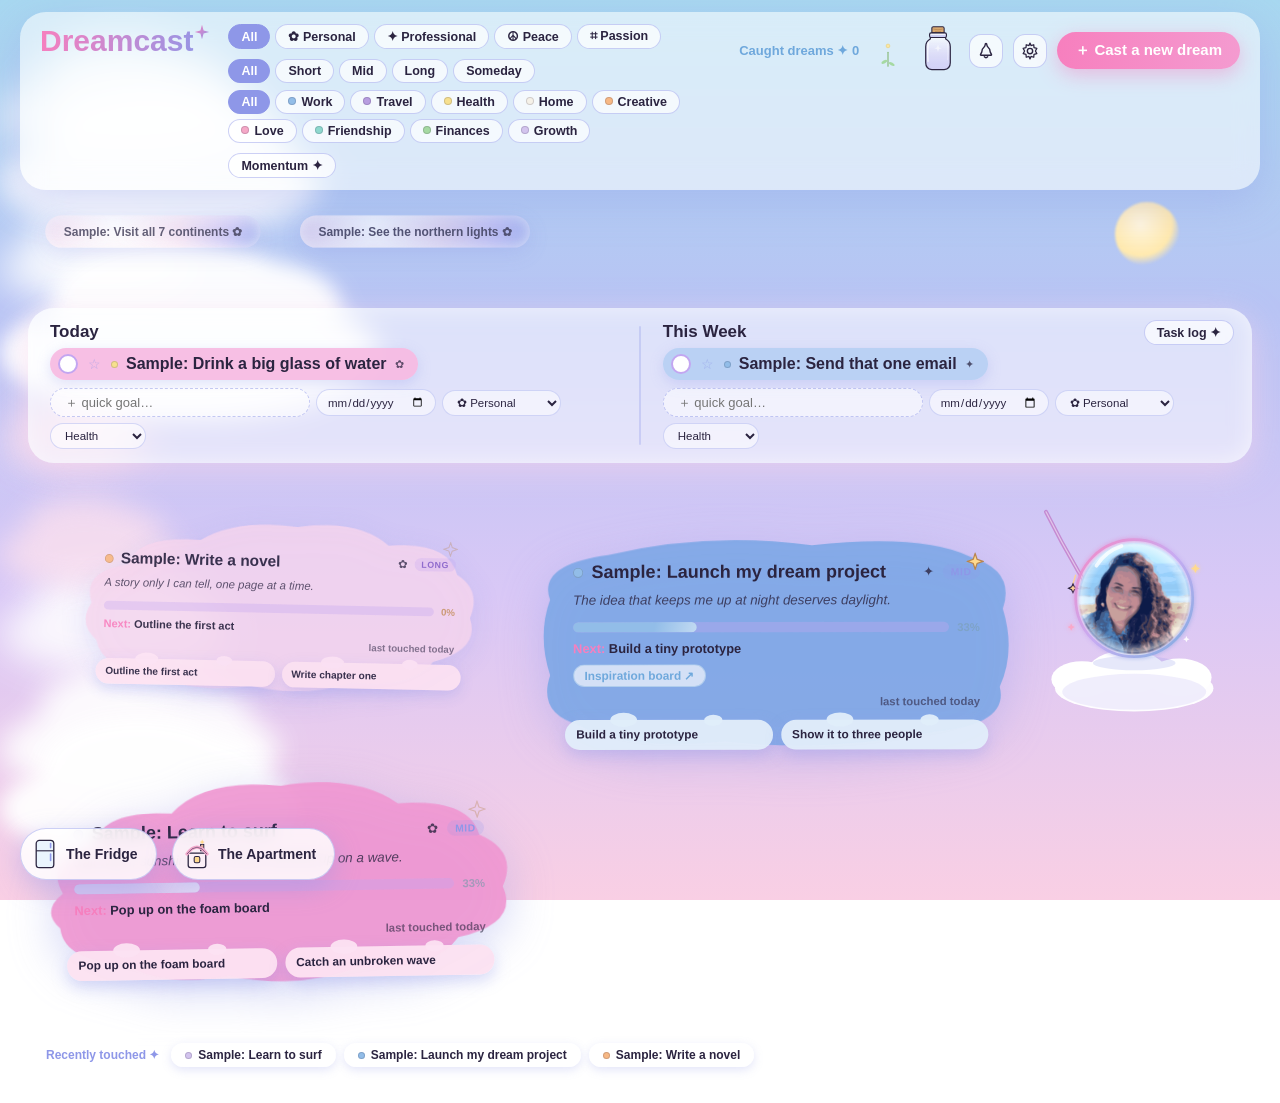
==== commit 50aa9a86: "Apartment touch-ups + an attached garage - kitchen: dining set shifted so the teal chair clears the " ====
--- a/index.html
+++ b/index.html
@@ -295,14 +295,24 @@
   </div>
   <div class="apartment-stage">
     <div class="dollhouse">
-      <div class="house-roof" id="house-roof" aria-hidden="true"></div>
-      <div class="house-rooms" id="house-rooms">
-        <button class="room" data-room="bedroom"><span class="room-scene" aria-hidden="true"></span></button>
-        <button class="room" data-room="office"><span class="room-scene" aria-hidden="true"></span></button>
-        <button class="room" data-room="living-room"><span class="room-scene" aria-hidden="true"></span></button>
-        <button class="room" data-room="foyer"><span class="room-scene" aria-hidden="true"></span></button>
-        <button class="room" data-room="kitchen"><span class="room-scene" aria-hidden="true"></span></button>
-        <button class="room" data-room="mudroom"><span class="room-scene" aria-hidden="true"></span></button>
+      <div class="house-row">
+        <div class="house-main">
+          <div class="house-roof" id="house-roof" aria-hidden="true"></div>
+          <div class="house-rooms" id="house-rooms">
+            <button class="room" data-room="bedroom"><span class="room-scene" aria-hidden="true"></span></button>
+            <button class="room" data-room="office"><span class="room-scene" aria-hidden="true"></span></button>
+            <button class="room" data-room="living-room"><span class="room-scene" aria-hidden="true"></span></button>
+            <button class="room" data-room="foyer"><span class="room-scene" aria-hidden="true"></span></button>
+            <button class="room" data-room="kitchen"><span class="room-scene" aria-hidden="true"></span></button>
+            <button class="room" data-room="mudroom"><span class="room-scene" aria-hidden="true"></span></button>
+          </div>
+        </div>
+        <div class="garage-wing">
+          <div class="garage-roof" id="garage-roof" aria-hidden="true"></div>
+          <div class="garage-box">
+            <button class="room" data-room="garage"><span class="room-scene" aria-hidden="true"></span></button>
+          </div>
+        </div>
       </div>
       <div class="house-base" id="house-base" aria-hidden="true"></div>
     </div>
--- a/css/style.css
+++ b/css/style.css
@@ -808,11 +808,11 @@
 }
 
 /* ---- dream steps: baby clouds nestled at the base of their dream ----
-   flex-wrap so a step with a longer name widens (up to the full row)
-   and always shows a readable line of text */
+   as many columns as fit at a readable width; step names WRAP instead
+   of ever being clipped — the cloud grows to hold its whole name */
 .dream-steps {
-  display: flex;
-  flex-wrap: wrap;
+  display: grid;
+  grid-template-columns: repeat(auto-fill, minmax(150px, 1fr));
   align-items: stretch;
   gap: 10px 8px;
   margin: 12px -8px -16px;
@@ -824,10 +824,10 @@
   display: flex;
   flex-direction: column;
   align-items: stretch;
+  justify-content: flex-start;
   gap: 4px;
-  flex: 1 1 auto;
-  min-width: 30%;
-  max-width: 100%;
+  width: 100%;
+  min-width: 0;
   border: none;
   background: rgba(255, 255, 255, .94);
   border-radius: 16px;
@@ -863,9 +863,8 @@
 .step-cloud:hover { transform: scale(1.1); background: #FFFFFF; z-index: 6; }
 .step-text {
   display: block;
-  white-space: nowrap;
-  overflow: hidden;
-  text-overflow: ellipsis;
+  white-space: normal;
+  overflow-wrap: break-word;
   line-height: 1.35;
   text-align: left;
 }
@@ -1593,8 +1592,31 @@
 }
 @keyframes house-bob { 0%, 100% { transform: translateY(0); } 50% { transform: translateY(-6px); } }
 
+.house-row { display: flex; align-items: flex-end; }
+.house-main { flex: 1 1 76%; min-width: 0; }
+
 .house-roof { margin: 0 -3.5%; }
 .house-roof svg { display: block; width: 100%; height: auto; }
+
+/* the attached garage wing, tucked against the house's right wall */
+.garage-wing {
+  flex: 0 0 25%;
+  min-width: 0;
+  margin-left: -10px;
+  position: relative;
+  z-index: 2;
+}
+.garage-box .room { display: block; width: 100%; }
+.garage-roof svg { display: block; width: 106%; margin-left: -3%; height: auto; }
+.garage-box {
+  background: #F7EFE0;
+  border: 3px solid var(--ink);
+  border-radius: 4px 4px 18px 14px;
+  padding: 8px;
+  margin-top: -10px;
+  position: relative;
+  box-shadow: 0 24px 70px rgba(142, 151, 232, .4);
+}
 
 .house-rooms {
   position: relative;
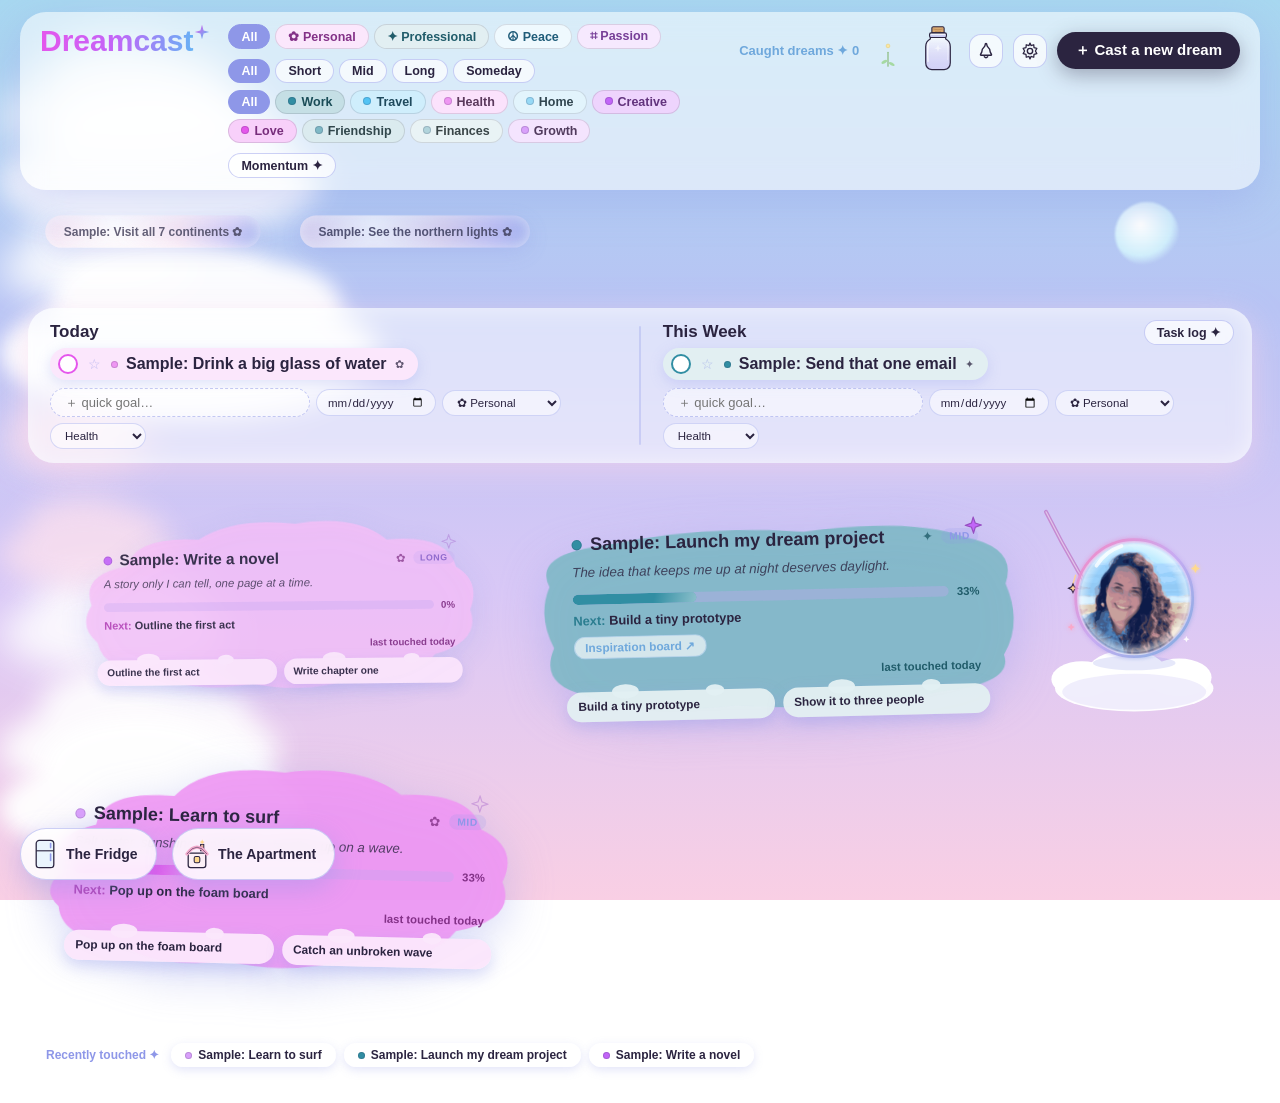
==== commit b7b3499a: "Twilight Pop Pastel — the whole app moves to the new color system Per PALETTE_SPEC.md (Pastel mockup" ====
--- a/index.html
+++ b/index.html
@@ -38,7 +38,7 @@
 <!-- ======================= HEADER ======================= -->
 <header id="app-header">
   <div class="header-left">
-    <h1 class="logo">Dreamcast<svg class="logo-star" viewBox="0 0 20 20" width="16" height="16"><path d="M10 1 L12 8 L19 10 L12 12 L10 19 L8 12 L1 10 L8 8 Z" fill="url(#logoStarGrad)"/><defs><linearGradient id="logoStarGrad" x1="0" y1="0" x2="1" y2="1"><stop offset="0" stop-color="#F77FBE"/><stop offset="1" stop-color="#8E97E8"/></linearGradient></defs></svg></h1>
+    <h1 class="logo">Dreamcast<svg class="logo-star" viewBox="0 0 20 20" width="16" height="16"><path d="M10 1 L12 8 L19 10 L12 12 L10 19 L8 12 L1 10 L8 8 Z" fill="url(#logoStarGrad)"/><defs><linearGradient id="logoStarGrad" x1="0" y1="0" x2="1" y2="1"><stop offset="0" stop-color="#E556EC"/><stop offset="1" stop-color="#52C3F4"/></linearGradient></defs></svg></h1>
   </div>
 
   <div class="header-center">
--- a/css/style.css
+++ b/css/style.css
@@ -10,7 +10,16 @@
   --blue: #6FA8DC;
   --periwinkle: #8E97E8;
   --lilac: #C3A6F1;
-  --gold: #FFD98E;
+
+  /* Twilight Pop Pastel — six tiers per scope (see PALETTE_SPEC.md) */
+  --personal: #E556EC;     --personal-dark: #EF96F3;  --personal-med: #F5BFF8;
+  --personal-pale: #FBE7FC; --personal-accent: #B343B8; --personal-deep: #833187;
+  --professional: #318EA3; --professional-dark: #7FB9C6; --professional-med: #B1D4DC;
+  --professional-pale: #E2EFF2; --professional-accent: #2B7D90; --professional-deep: #205C6A;
+  --passion: #C265F8;      --passion-dark: #D9A0FB;   --passion-med: #E8C4FC;
+  --passion-pale: #F6E9FE;  --passion-accent: #974FC2; --passion-deep: #763E97;
+  --peace: #96D9F6;        --peace-dark: #96D9F6;     --peace-med: #D0EEFB;
+  --peace-pale: #EFF9FE;    --peace-accent: #2F7EA1;   --peace-deep: #1F5C79;
 
   --font-display: 'Baloo 2', 'Avenir Next Rounded', 'Arial Rounded MT Bold', sans-serif;
   --font-body: 'Nunito', 'Avenir Next', 'Helvetica Neue', sans-serif;
@@ -148,7 +157,7 @@
   width: 130px;
   height: 3px;
   border-radius: 3px;
-  background: linear-gradient(90deg, rgba(255,255,255,0), #FFFFFF 70%, var(--gold));
+  background: linear-gradient(90deg, rgba(255,255,255,0), #FFFFFF 70%, var(--peace));
   transform: rotate(16deg);
   animation: shoot 1.6s ease-out forwards;
   pointer-events: none;
@@ -204,7 +213,7 @@
   font-size: 30px;
   font-weight: 700;
   line-height: 1.1;
-  background: linear-gradient(95deg, var(--pink), var(--periwinkle));
+  background: linear-gradient(95deg, #E556EC 0%, #C265F8 45%, #52C3F4 100%);
   -webkit-background-clip: text;
   background-clip: text;
   -webkit-text-fill-color: transparent;
@@ -239,6 +248,24 @@
   border-radius: 50%;
   margin-right: 5px;
   vertical-align: 1px;
+}
+
+/* scope & category chips: pale wash + deep text at rest → medium on hover →
+   solid accent + white text only while selected */
+.chip[data-scope="personal"] { --c-pale: var(--personal-pale); --c-med: var(--personal-med); --c-accent: var(--personal-accent); --c-deep: var(--personal-deep); }
+.chip[data-scope="professional"] { --c-pale: var(--professional-pale); --c-med: var(--professional-med); --c-accent: var(--professional-accent); --c-deep: var(--professional-deep); }
+.chip[data-scope="peace"] { --c-pale: var(--peace-pale); --c-med: var(--peace-med); --c-accent: var(--peace-accent); --c-deep: var(--peace-deep); }
+.chip[data-scope="passion"] { --c-pale: var(--passion-pale); --c-med: var(--passion-med); --c-accent: var(--passion-accent); --c-deep: var(--passion-deep); }
+#scope-filter .chip:not([data-scope="all"]), .chip.cat-chip {
+  background: var(--c-pale);
+  border-color: rgba(43, 36, 64, .14);
+  color: var(--c-deep);
+}
+#scope-filter .chip:not([data-scope="all"]):hover, .chip.cat-chip:hover { background: var(--c-med); }
+#scope-filter .chip:not([data-scope="all"]).active, .chip.cat-chip.active {
+  background: var(--c-accent);
+  border-color: var(--c-accent);
+  color: var(--white);
 }
 
 /* faint ring so pale/white category colors stay visible on light surfaces */
@@ -319,15 +346,15 @@
   font-size: 15px;
   font-weight: 700;
   color: var(--white);
-  background: linear-gradient(95deg, var(--pink), #F49BD0);
+  background: var(--ink);
   border: none;
   border-radius: 999px;
   padding: 9px 18px;
-  box-shadow: 0 6px 20px rgba(247, 127, 190, .45);
+  box-shadow: 0 6px 20px rgba(43, 36, 64, .35);
   transition: transform .15s, box-shadow .2s;
   white-space: nowrap;
 }
-.cta-button:hover { transform: translateY(-2px) scale(1.03); box-shadow: 0 10px 26px rgba(247,127,190,.55); }
+.cta-button:hover { transform: translateY(-2px) scale(1.03); box-shadow: 0 10px 26px rgba(43, 36, 64, .45); }
 
 /* ============================ HORIZON ============================ */
 
@@ -343,7 +370,7 @@
   top: 4px;
   width: 64px; height: 64px;
   border-radius: 50%;
-  background: radial-gradient(circle at 40% 35%, #FFF6DE, #FFE9AE 55%, rgba(255, 217, 142, 0) 72%);
+  background: radial-gradient(circle at 40% 35%, #FFFFFF, #D0EEFB 55%, rgba(150, 217, 246, 0) 72%);
   filter: blur(1px);
   pointer-events: none;
 }
@@ -452,21 +479,27 @@
   color: rgba(142, 151, 232, .55);
   transition: color .2s, transform .15s;
 }
-.imp-star:hover { transform: scale(1.25); color: var(--gold); }
-.tray-pill.imp-high .imp-star { color: #E8A93C; text-shadow: 0 0 6px rgba(255, 217, 142, .8); }
+.imp-star:hover { transform: scale(1.25); color: var(--passion); }
+.tray-pill.imp-high .imp-star { color: var(--passion-accent); text-shadow: 0 0 6px rgba(194, 101, 248, .6); }
 .tray-pill.imp-low .imp-star { color: rgba(142, 151, 232, .7); }
 
 .tray-pill.imp-high {
-  box-shadow: 0 4px 14px rgba(232, 169, 60, .35);
-  border: 1.5px solid rgba(255, 217, 142, .8);
+  box-shadow: 0 4px 14px rgba(194, 101, 248, .3);
+  border: 1.5px solid rgba(217, 160, 251, .8);
 }
 .tray-pill.imp-low { opacity: .68; }
 
-/* task pills: lighter than the dream clouds — rose personal, blue work, gold peace */
-.tray-pill.pill-personal { background: rgba(247, 186, 226, .92); }
-.tray-pill.pill-professional { background: rgba(183, 208, 243, .92); }
-.tray-pill.pill-peace { background: rgba(250, 223, 170, .92); }
-.tray-pill.pill-passion { background: rgba(168, 220, 229, .92); }
+/* task pills: the palest wash of their scope's hue */
+.tray-pill.pill-personal { background: var(--personal-pale); }
+.tray-pill.pill-professional { background: var(--professional-pale); }
+.tray-pill.pill-peace { background: var(--peace-pale); }
+.tray-pill.pill-passion { background: var(--passion-pale); }
+
+/* checkbox rings pop in the scope's anchor */
+.tray-pill.pill-personal .tray-check { border-color: var(--personal); }
+.tray-pill.pill-professional .tray-check { border-color: var(--professional); }
+.tray-pill.pill-peace .tray-check { border-color: var(--peace); }
+.tray-pill.pill-passion .tray-check { border-color: var(--passion); }
 
 /* scheduled subtask pills */
 .tray-pill.pill-subtask { border: 1.5px dashed rgba(43, 36, 64, .25); }
@@ -757,13 +790,12 @@
   margin: 4px 0 8px;
   color: var(--ink);
 }
-.card-next .next-label { color: var(--pink); font-weight: 800; }
+.card-next .next-label { color: var(--personal-accent); font-weight: 800; }
 
 .card-foot {
   display: flex;
   justify-content: space-between;
   font-size: 11px;
-  opacity: .6;
   font-weight: 600;
 }
 
@@ -920,7 +952,7 @@
   margin: 0;
   font-family: var(--font-display);
   font-size: 26px;
-  background: linear-gradient(95deg, var(--pink), var(--periwinkle));
+  background: linear-gradient(95deg, #E556EC 0%, #C265F8 45%, #52C3F4 100%);
   -webkit-background-clip: text;
   background-clip: text;
   -webkit-text-fill-color: transparent;
@@ -1685,15 +1717,15 @@
 }
 .room:hover .room-label, .room:focus-visible .room-label { transform: translateX(-50%) translateY(-4px); }
 .room-count { color: var(--periwinkle); font-size: 11px; }
-.room-peace-badge { color: #C99A2E; font-size: 12px; }
-
-/* room at peace: warmer light + tiny gold glints */
+.room-peace-badge { color: var(--peace-accent); font-size: 12px; }
+
+/* room at peace: brighter light + tiny sky glints */
 .room.at-peace .room-scene svg { filter: saturate(1.08) brightness(1.05) sepia(.06); }
 .room.at-peace .room-scene::before,
 .room.at-peace .room-scene::after {
   position: absolute;
-  color: var(--gold);
-  text-shadow: 0 0 8px rgba(255, 217, 142, .9);
+  color: var(--peace);
+  text-shadow: 0 0 8px rgba(150, 217, 246, .9);
   font-size: 13px;
   animation: peace-twinkle 2.8s ease-in-out infinite;
   pointer-events: none;
@@ -1721,7 +1753,7 @@
 .house-base { margin: -26px -2% 0; position: relative; z-index: 1; }
 .house-base svg { display: block; width: 100%; height: auto; }
 
-/* the dream's progress, in peace gold */
+/* the dream's progress, in peace sky */
 #home-progress {
   display: flex;
   flex-direction: column;
@@ -1734,25 +1766,25 @@
   backdrop-filter: blur(8px);
   border-radius: 999px;
   padding: 13px 28px;
-  box-shadow: 0 8px 28px rgba(227, 190, 92, .35);
+  box-shadow: 0 8px 28px rgba(150, 217, 246, .45);
   transition: transform .18s, box-shadow .2s;
 }
-#home-progress:hover { transform: translateY(-2px); box-shadow: 0 12px 34px rgba(227, 190, 92, .5); }
+#home-progress:hover { transform: translateY(-2px); box-shadow: 0 12px 34px rgba(150, 217, 246, .6); }
 .hp-track {
   width: 100%;
   height: 12px;
   border-radius: 999px;
-  background: rgba(227, 190, 92, .22);
+  background: rgba(150, 217, 246, .25);
   overflow: hidden;
 }
 .hp-fill {
   display: block;
   height: 100%;
   border-radius: 999px;
-  background: linear-gradient(90deg, #FBE18F, #E3BE5C);
+  background: linear-gradient(90deg, #96D9F6, #52C3F4);
   transition: width .6s cubic-bezier(.34, 1.3, .5, 1);
 }
-.hp-label { font-family: var(--font-display); font-size: 15px; font-weight: 700; color: #A07F2E; }
+.hp-label { font-family: var(--font-display); font-size: 15px; font-weight: 700; color: var(--peace-accent); }
 
 /* ---- the room panel: slides in from the right ---- */
 #room-panel {
@@ -1797,11 +1829,11 @@
 
 .rp-head { display: flex; align-items: baseline; gap: 8px; margin: 12px 0 2px; }
 .rp-head h2 { margin: 0; font-family: var(--font-display); font-size: 20px; }
-.rp-peace { color: #C99A2E; font-weight: 800; font-size: 15px; }
+.rp-peace { color: var(--peace-accent); font-weight: 800; font-size: 15px; }
 
 .rp-progress { display: flex; align-items: center; gap: 10px; margin: 6px 0 12px; }
 .rp-progress .hp-track { height: 9px; flex: 1; }
-.rp-progress-label { font-size: 11.5px; font-weight: 800; color: #A07F2E; white-space: nowrap; }
+.rp-progress-label { font-size: 11.5px; font-weight: 800; color: var(--peace-accent); white-space: nowrap; }
 
 .rp-tasks { list-style: none; margin: 0; padding: 0; }
 .rp-task {
@@ -1840,9 +1872,9 @@
 
 .rp-actions { display: flex; gap: 8px; flex-wrap: wrap; margin-top: 14px; padding-top: 12px; border-top: 1.5px solid rgba(142, 151, 232, .25); }
 .btn-peace {
-  background: linear-gradient(95deg, #FBE18F, #EFCB6B);
-  color: #6B5313;
-  box-shadow: 0 5px 16px rgba(227, 190, 92, .45);
+  background: linear-gradient(95deg, #96D9F6, #52C3F4);
+  color: var(--ink);
+  box-shadow: 0 5px 16px rgba(150, 217, 246, .55);
 }
 .btn-peace:disabled { opacity: .5; cursor: not-allowed; transform: none; box-shadow: none; }
 
@@ -1923,7 +1955,7 @@
 }
 @keyframes card-achieve {
   0% { filter: brightness(1); }
-  40% { filter: brightness(1.25) drop-shadow(0 0 24px rgba(255,217,142,.9)); transform: translateY(-14px) scale(1.03); }
+  40% { filter: brightness(1.25) drop-shadow(0 0 24px rgba(150,217,246,.9)); transform: translateY(-14px) scale(1.03); }
   100% { filter: brightness(1.6); transform: translateY(-40px) scale(.1); opacity: 0; }
 }
 
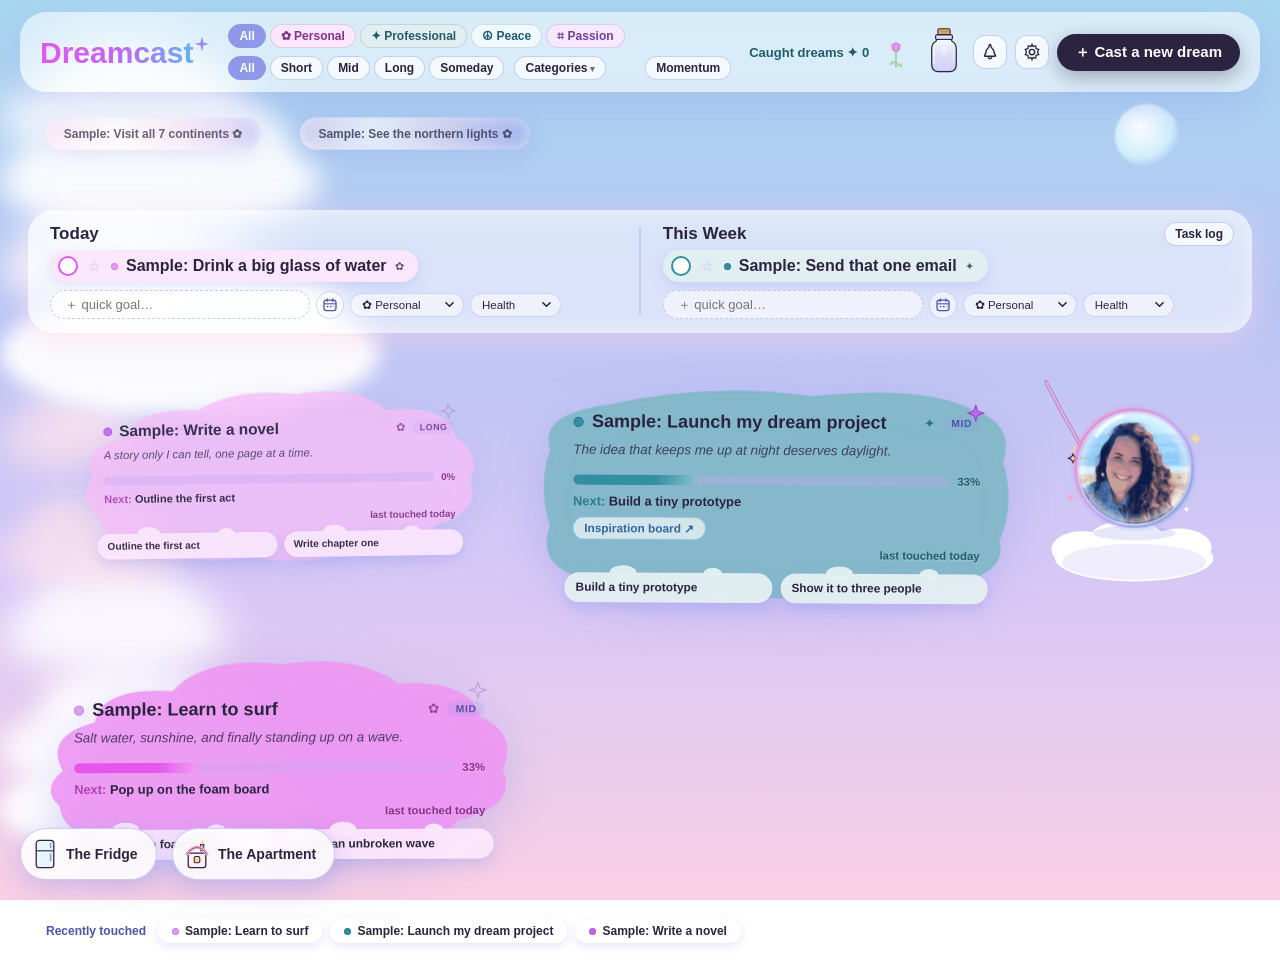
==== commit 946aba19: "Polish pass — fewer sparkles, no naked browser widgets De-sparkle ✦ down to the wordmark + caught-dr" ====
--- a/index.html
+++ b/index.html
@@ -5,7 +5,8 @@
 <meta name="viewport" content="width=device-width, initial-scale=1.0">
 <meta http-equiv="Content-Security-Policy" content="default-src 'self'; script-src 'self' https://esm.sh; style-src 'self' 'unsafe-inline' https://fonts.googleapis.com; font-src https://fonts.gstatic.com; img-src 'self' data:; connect-src 'self' https://esm.sh https://*.supabase.co wss://*.supabase.co; object-src 'none'; base-uri 'self'; form-action 'self'">
 <meta name="referrer" content="no-referrer">
-<title>Dreamcast ✦</title>
+<title>Dreamcast</title>
+<link rel="icon" href='data:image/svg+xml,<svg xmlns="http://www.w3.org/2000/svg" viewBox="0 0 20 20"><defs><linearGradient id="g" x1="0" y1="0" x2="1" y2="1"><stop offset="0" stop-color="%23E556EC"/><stop offset="1" stop-color="%2352C3F4"/></linearGradient></defs><path d="M10 1 L12 8 L19 10 L12 12 L10 19 L8 12 L1 10 L8 8 Z" fill="url(%23g)"/></svg>'>
 <link rel="preconnect" href="https://fonts.googleapis.com">
 <link rel="preconnect" href="https://fonts.gstatic.com" crossorigin>
 <link href="https://fonts.googleapis.com/css2?family=Baloo+2:wght@500;600;700&family=Nunito:ital,wght@0,400;0,600;0,700;1,400&family=Caveat:wght@500;600&display=swap" rel="stylesheet">
@@ -57,15 +58,18 @@
         <button class="chip" data-horizon="long">Long</button>
         <button class="chip" data-horizon="someday">Someday</button>
       </div>
-    </div>
-    <div class="filter-row">
-      <div class="chip-group" id="category-filter" role="group" aria-label="Category filter"></div>
-      <button class="chip sort-toggle" id="sort-toggle" title="Toggle sort mode">Momentum ✦</button>
+      <div class="settings-wrap cat-filter-wrap">
+        <button id="cat-filter-btn" class="chip" aria-haspopup="true" aria-expanded="false">Categories <span class="chev">▾</span></button>
+        <div id="category-popover" class="settings-menu cat-popover" hidden>
+          <div class="chip-group" id="category-filter" role="group" aria-label="Category filter"></div>
+        </div>
+      </div>
+      <button class="chip sort-toggle" id="sort-toggle" title="Toggle sort mode">Momentum</button>
     </div>
   </div>
 
   <div class="header-right">
-    <a href="#" id="gallery-link" class="gallery-link">Caught dreams ✦ <span id="gallery-count">0</span></a>
+    <a href="#" id="gallery-link" class="gallery-link">Caught dreams ✦&nbsp;<span id="gallery-count">0</span></a>
 
     <button id="peony-button" class="jar-button" aria-label="Weekly task peony — open the task log">
       <svg id="peony-svg" viewBox="0 0 44 52" width="34" height="40" aria-hidden="true"></svg>
@@ -134,7 +138,7 @@
       </button>
       <div id="settings-menu" class="settings-menu" hidden>
         <button id="menu-categories">Categories…</button>
-        <button id="menu-sync">Sync devices ✦</button>
+        <button id="menu-sync">Sync devices</button>
         <button id="menu-export">Export my dreams</button>
         <button id="menu-import">Import…</button>
         <button id="menu-archived">Archived dreams</button>
@@ -155,13 +159,19 @@
 
   <!-- ======================= TODAY & THIS WEEK TRAY ======================= -->
   <section id="tray" aria-label="Short-term goals">
-    <button id="tasks-log" class="chip tasks-log-btn">Task log ✦</button>
+    <button id="tasks-log" class="chip tasks-log-btn">Task log</button>
     <div class="tray-group" data-cadence="today">
       <div class="tray-group-head"><h2>Today</h2><span class="caught-count" id="caught-today"></span></div>
       <ul class="tray-list" id="tray-today"></ul>
       <form class="quick-add" data-cadence="today">
         <input type="text" placeholder="＋ quick goal…" aria-label="Add a goal for today" maxlength="120">
-        <input type="date" class="qa-date" aria-label="Schedule it for a day" title="Schedule for a day (optional)">
+        <span class="qa-when">
+          <button type="button" class="qa-date-btn" aria-label="Schedule it for a day" title="Schedule for a day (optional)">
+            <svg viewBox="0 0 20 20" width="16" height="16" aria-hidden="true"><rect x="2.5" y="4" width="15" height="13" rx="3" fill="none" stroke="currentColor" stroke-width="1.6"/><path d="M2.5 8.5 L17.5 8.5" stroke="currentColor" stroke-width="1.4"/><path d="M6.5 2.5 L6.5 5.5 M13.5 2.5 L13.5 5.5" stroke="currentColor" stroke-width="1.6" stroke-linecap="round"/><circle cx="7" cy="12" r="1.1" fill="currentColor"/><circle cx="11" cy="12" r="1.1" fill="currentColor"/><circle cx="15" cy="12" r="1.1" fill="currentColor" opacity=".45"/></svg>
+          </button>
+          <input type="date" class="qa-date qa-date-hidden" aria-hidden="true" tabindex="-1">
+          <span class="qa-date-pill" hidden><span class="qa-date-text"></span><button type="button" class="qa-date-clear" aria-label="Clear scheduled date">×</button></span>
+        </span>
         <select class="qa-scope" aria-label="Which P" title="Which P?"></select>
         <select class="qa-cat" aria-label="Category"></select>
       </form>
@@ -172,7 +182,13 @@
       <ul class="tray-list" id="tray-week"></ul>
       <form class="quick-add" data-cadence="this-week">
         <input type="text" placeholder="＋ quick goal…" aria-label="Add a goal for this week" maxlength="120">
-        <input type="date" class="qa-date" aria-label="Schedule it for a day" title="Schedule for a day (optional)">
+        <span class="qa-when">
+          <button type="button" class="qa-date-btn" aria-label="Schedule it for a day" title="Schedule for a day (optional)">
+            <svg viewBox="0 0 20 20" width="16" height="16" aria-hidden="true"><rect x="2.5" y="4" width="15" height="13" rx="3" fill="none" stroke="currentColor" stroke-width="1.6"/><path d="M2.5 8.5 L17.5 8.5" stroke="currentColor" stroke-width="1.4"/><path d="M6.5 2.5 L6.5 5.5 M13.5 2.5 L13.5 5.5" stroke="currentColor" stroke-width="1.6" stroke-linecap="round"/><circle cx="7" cy="12" r="1.1" fill="currentColor"/><circle cx="11" cy="12" r="1.1" fill="currentColor"/><circle cx="15" cy="12" r="1.1" fill="currentColor" opacity=".45"/></svg>
+          </button>
+          <input type="date" class="qa-date qa-date-hidden" aria-hidden="true" tabindex="-1">
+          <span class="qa-date-pill" hidden><span class="qa-date-text"></span><button type="button" class="qa-date-clear" aria-label="Clear scheduled date">×</button></span>
+        </span>
         <select class="qa-scope" aria-label="Which P" title="Which P?"></select>
         <select class="qa-cat" aria-label="Category"></select>
       </form>
@@ -258,7 +274,7 @@
 
   <!-- ======================= RECENTLY TOUCHED ======================= -->
   <section id="recent-strip" aria-label="Recently touched dreams">
-    <span class="recent-label">Recently touched ✦</span>
+    <span class="recent-label">Recently touched</span>
     <div id="recent-chips"></div>
   </section>
 </main>
@@ -328,12 +344,12 @@
 <section id="fridge-view" hidden>
   <div class="gallery-head">
     <button id="fridge-back" class="chip">← Back to the sky</button>
-    <h2>The Fridge ✦</h2>
+    <h2>The Fridge</h2>
     <span id="fridge-summary" class="fridge-summary"></span>
     <button id="stock-kitchen" class="chip">＋ stock items</button>
-    <button id="staples-btn" class="chip">🧂 staples</button>
-    <button id="recipe-ideas" class="chip">✨ what can I cook?</button>
-    <button id="recipe-list" class="chip">🍲 recipe → grocery list</button>
+    <button id="staples-btn" class="chip"><svg class="chip-ico" viewBox="0 0 20 20" width="17" height="17" aria-hidden="true"><path d="M7 8 L13 8 L14 16 Q14 17.5 12.5 17.5 L7.5 17.5 Q6 17.5 6 16 Z" fill="#E2EFF2" stroke="#2B2440" stroke-width="1.5" stroke-linejoin="round"/><path d="M7.5 4.5 Q7.5 2.5 10 2.5 Q12.5 2.5 12.5 4.5 L12.8 8 L7.2 8 Z" fill="#B1D4DC" stroke="#2B2440" stroke-width="1.5" stroke-linejoin="round"/><circle cx="9" cy="4.8" r=".7" fill="#2B2440"/><circle cx="11" cy="4.8" r=".7" fill="#2B2440"/><circle cx="10" cy="6.2" r=".7" fill="#2B2440"/></svg> staples</button>
+    <button id="recipe-ideas" class="chip"><svg class="chip-ico" viewBox="0 0 20 20" width="17" height="17" aria-hidden="true"><path d="M3.5 9.5 L16.5 9.5 L15.5 15 Q15.2 16.8 13.5 16.8 L6.5 16.8 Q4.8 16.8 4.5 15 Z" fill="#F6E9FE" stroke="#2B2440" stroke-width="1.5" stroke-linejoin="round"/><path d="M16.5 10.5 L18.5 9" fill="none" stroke="#2B2440" stroke-width="1.5" stroke-linecap="round"/><path d="M10 2.2 L10.8 4.4 L13 5.2 L10.8 6 L10 8.2 L9.2 6 L7 5.2 L9.2 4.4 Z" fill="#C265F8" stroke="#2B2440" stroke-width="1.1" stroke-linejoin="round"/><path d="M5.2 6.7 L5.6 7.8 L6.7 8.2 L5.6 8.6 L5.2 9.7 L4.8 8.6 L3.7 8.2 L4.8 7.8 Z" fill="#D9A0FB"/></svg> what can I cook?</button>
+    <button id="recipe-list" class="chip"><svg class="chip-ico" viewBox="0 0 20 20" width="17" height="17" aria-hidden="true"><path d="M3 9 Q3 8 4 8 L16 8 Q17 8 17 9 Q17 13.5 13.8 15.4 L14 16.5 Q14 17.3 13 17.3 L7 17.3 Q6 17.3 6.2 16.5 L6.4 15.4 Q3 13.5 3 9 Z" fill="#EFF9FE" stroke="#2B2440" stroke-width="1.5" stroke-linejoin="round"/><path d="M7 5.8 Q6.4 4.6 7.2 3.6 M10.2 5.8 Q9.6 4.6 10.4 3.6 M13.4 5.8 Q12.8 4.6 13.6 3.6" fill="none" stroke="#96D9F6" stroke-width="1.5" stroke-linecap="round"/></svg> recipe → grocery list</button>
   </div>
   <div class="kitchen">
     <div class="appliance-wrap">
@@ -345,8 +361,8 @@
         </div>
         <div class="fridge-door" id="fridge-door">
           <div class="door-handle"></div>
-          <div class="door-magnet m1">✦</div>
-          <div class="door-magnet m2">✿</div>
+          <div class="door-magnet m1">♡</div>
+          <div class="door-magnet m2">☾</div>
           <div class="door-note">dream big,<br>eat well ♡</div>
         </div>
       </div>
@@ -381,11 +397,11 @@
 <section id="gallery-view" hidden>
   <div class="gallery-head">
     <button id="gallery-back" class="chip">← Back to the sky</button>
-    <h2>Caught Dreams ✦</h2>
+    <h2>Caught Dreams</h2>
   </div>
   <div id="gallery-shelf"></div>
   <div id="gallery-empty" class="empty-state" hidden>
-    <p>No dreams caught yet — but the sky is full of them. ✦</p>
+    <p>No dreams caught yet — but the sky is full of them.</p>
   </div>
 </section>
 
--- a/css/style.css
+++ b/css/style.css
@@ -20,6 +20,11 @@
   --passion-pale: #F6E9FE;  --passion-accent: #974FC2; --passion-deep: #763E97;
   --peace: #96D9F6;        --peace-dark: #96D9F6;     --peace-med: #D0EEFB;
   --peace-pale: #EFF9FE;    --peace-accent: #2F7EA1;   --peace-deep: #1F5C79;
+
+  /* readable inks for small text that used to be pale periwinkle / sky blue */
+  --periwinkle-text: #4E55A3;
+  --blue-text: #33679E;
+  --hint-text: #514A73;
 
   --font-display: 'Baloo 2', 'Avenir Next Rounded', 'Arial Rounded MT Bold', sans-serif;
   --font-body: 'Nunito', 'Avenir Next', 'Helvetica Neue', sans-serif;
@@ -196,7 +201,7 @@
   top: 12px;
   z-index: 40;
   display: flex;
-  align-items: flex-start;
+  align-items: center;
   gap: 18px;
   margin: 12px 20px 6px;
   padding: 12px 20px;
@@ -223,15 +228,30 @@
 @keyframes logo-twinkle { 0%,100% { transform: scale(1); } 50% { transform: scale(1.25) rotate(18deg); } }
 
 .header-center { flex: 1; display: flex; flex-direction: column; gap: 7px; min-width: 0; }
-.filter-row { display: flex; align-items: center; gap: 10px; flex-wrap: wrap; }
-.chip-group { display: flex; gap: 5px; flex-wrap: wrap; }
+.filter-row { display: flex; align-items: center; gap: 8px 10px; flex-wrap: wrap; }
+.chip-group { display: flex; gap: 4px; flex-wrap: wrap; }
+/* header groups reflow as whole units, never mid-group */
+.filter-row > .chip-group { flex-wrap: nowrap; }
+.filter-row .sort-toggle { margin-left: auto; }
+
+/* collapsed category filter: one chip that opens a popover of category chips */
+.cat-filter-wrap { position: relative; }
+#cat-filter-btn .chev { font-size: 9px; opacity: .65; margin-left: 2px; }
+#cat-filter-btn .cat-dot { margin-right: 5px; }
+.cat-popover {
+  left: 0; right: auto;
+  top: 34px;
+  min-width: 300px;
+  max-width: 360px;
+}
+.cat-popover .chip-group { gap: 6px; }
 
 .chip {
   border: 1.5px solid rgba(142, 151, 232, .45);
   background: rgba(255, 255, 255, .7);
   border-radius: 999px;
-  padding: 4px 12px;
-  font-size: 12.5px;
+  padding: 4px 10px;
+  font-size: 12px;
   font-weight: 700;
   color: var(--ink);
   transition: background .2s, border-color .2s, transform .15s;
@@ -249,6 +269,7 @@
   margin-right: 5px;
   vertical-align: 1px;
 }
+.chip .chip-ico { vertical-align: -3.5px; margin-right: 4px; }
 
 /* scope & category chips: pale wash + deep text at rest → medium on hover →
    solid accent + white text only while selected */
@@ -271,16 +292,16 @@
 /* faint ring so pale/white category colors stay visible on light surfaces */
 .cat-dot, .cat-ribbon { box-shadow: inset 0 0 0 1px rgba(43, 36, 64, .18); }
 
-.header-right { display: flex; align-items: center; gap: 10px; flex-wrap: wrap; justify-content: flex-end; }
+.header-right { display: flex; align-items: center; gap: 8px; flex-wrap: nowrap; justify-content: flex-end; }
 
 .gallery-link {
   font-size: 13px;
   font-weight: 700;
-  color: var(--blue);
+  color: var(--professional-deep);
   text-decoration: none;
   white-space: nowrap;
 }
-.gallery-link:hover { color: var(--pink); }
+.gallery-link:hover { color: var(--personal-deep); }
 
 .jar-button {
   position: relative;
@@ -341,6 +362,22 @@
 }
 .settings-menu button:hover { background: var(--pink-soft); }
 
+/* chips nested in the category popover keep their chip dress
+   (the .settings-menu button reset above would otherwise strip it) */
+.cat-popover .chip {
+  background: rgba(255, 255, 255, .7);
+  border: 1.5px solid rgba(43, 36, 64, .14);
+  border-radius: 999px;
+  padding: 4px 11px;
+  font-size: 12px;
+  font-weight: 700;
+  text-align: center;
+}
+.cat-popover .chip.active { background: var(--periwinkle); border-color: var(--periwinkle); color: var(--white); }
+.cat-popover .chip.cat-chip { background: var(--c-pale); color: var(--c-deep); }
+.cat-popover .chip.cat-chip:hover { background: var(--c-med); }
+.cat-popover .chip.cat-chip.active { background: var(--c-accent); border-color: var(--c-accent); color: var(--white); }
+
 .cta-button {
   font-family: var(--font-display);
   font-size: 15px;
@@ -410,7 +447,7 @@
 
 .horizon-empty-hint {
   font-size: 12.5px;
-  opacity: .65;
+  color: var(--hint-text);
   font-style: italic;
   padding: 8px;
 }
@@ -437,7 +474,7 @@
   font-size: 17px;
   color: var(--ink);
 }
-.caught-count { font-size: 11.5px; font-weight: 700; color: var(--periwinkle); }
+.caught-count { font-size: 11.5px; font-weight: 700; color: var(--periwinkle-text); }
 
 .tray-list { list-style: none; margin: 0; padding: 0; display: flex; flex-wrap: wrap; gap: 8px; }
 
@@ -506,7 +543,7 @@
 .pill-parent {
   font-size: 10px;
   font-weight: 700;
-  opacity: .6;
+  color: var(--hint-text);
   background: rgba(255, 255, 255, .5);
   border-radius: 999px;
   padding: 1px 7px;
@@ -527,34 +564,98 @@
 .pill-time {
   font-size: 10.5px;
   font-weight: 800;
-  color: var(--periwinkle);
+  color: var(--periwinkle-text);
   background: rgba(142, 151, 232, .14);
   border-radius: 999px;
   padding: 2px 7px;
   white-space: nowrap;
 }
-.tray-pill.overdue .pill-time { color: #C0446E; background: rgba(247, 127, 190, .18); }
+.tray-pill.overdue .pill-time { color: #A93A60; background: rgba(247, 127, 190, .18); }
 .tray-pill.overdue { border: 1.5px solid rgba(247, 127, 190, .55); }
-.pill-link-glyph { font-size: 11px; color: var(--blue); }
+.pill-link-glyph { font-size: 11px; color: var(--blue-text); }
 .tray-pill .cat-dot { width: 7px; height: 7px; border-radius: 50%; flex: none; }
 .tray-pill .scope-glyph { font-size: 11px; opacity: .75; }
 
 .quick-add { margin-top: 8px; display: flex; gap: 6px; flex-wrap: wrap; align-items: center; }
-.quick-add .qa-date, .quick-add .qa-cat, .quick-add .qa-scope {
+.quick-add .qa-cat, .quick-add .qa-scope {
+  appearance: none;
+  -webkit-appearance: none;
+  border: 1.5px solid rgba(142, 151, 232, .35);
+  background: rgba(255, 255, 255, .55)
+    url("data:image/svg+xml,%3Csvg xmlns='http://www.w3.org/2000/svg' viewBox='0 0 10 6'%3E%3Cpath d='M1 1 L5 5 L9 1' fill='none' stroke='%232B2440' stroke-width='1.8' stroke-linecap='round' stroke-linejoin='round'/%3E%3C/svg%3E")
+    no-repeat right 9px center / 9px;
+  border-radius: 999px;
+  padding: 5px 24px 5px 11px;
+  font-size: 11.5px;
+  color: var(--ink);
+  outline: none;
+  max-width: 130px;
+  cursor: pointer;
+}
+.quick-add .qa-cat:focus, .quick-add .qa-scope:focus { border-color: var(--pink); }
+
+/* the date picker hides behind a little calendar button + a "Jul 28" pill */
+.qa-when { display: inline-flex; align-items: center; gap: 5px; }
+.qa-date-btn {
+  width: 28px; height: 28px;
+  border: 1.5px solid rgba(142, 151, 232, .35);
+  background: rgba(255, 255, 255, .55);
+  border-radius: 50%;
+  display: grid;
+  place-items: center;
+  color: var(--periwinkle-text);
+  padding: 0;
+  transition: background .2s, border-color .2s;
+}
+.qa-date-btn:hover { background: var(--white); border-color: var(--pink); }
+.qa-date-hidden {
+  position: absolute;
+  width: 1px; height: 1px;
+  opacity: 0;
+  pointer-events: none;
+}
+/* fallback when showPicker() isn't supported: reveal the native input */
+.qa-when.native-fallback .qa-date-hidden {
+  position: static;
+  width: auto; height: auto;
+  opacity: 1;
+  pointer-events: auto;
   border: 1.5px solid rgba(142, 151, 232, .35);
   background: rgba(255, 255, 255, .55);
   border-radius: 999px;
   padding: 5px 10px;
   font-size: 11.5px;
   color: var(--ink);
-  outline: none;
-  max-width: 120px;
-}
-.quick-add .qa-date:focus, .quick-add .qa-cat:focus { border-color: var(--pink); }
+}
+.qa-when.native-fallback .qa-date-btn, .qa-when.native-fallback .qa-date-pill { display: none; }
+.qa-date-pill {
+  display: inline-flex;
+  align-items: center;
+  gap: 3px;
+  background: rgba(255, 255, 255, .8);
+  border: 1.5px solid rgba(142, 151, 232, .35);
+  border-radius: 999px;
+  padding: 3px 4px 3px 9px;
+  font-size: 11px;
+  font-weight: 800;
+  color: var(--periwinkle-text);
+  white-space: nowrap;
+}
+.qa-date-pill[hidden] { display: none; }
+.qa-date-clear {
+  border: none;
+  background: none;
+  padding: 0 4px;
+  font-size: 12px;
+  line-height: 1;
+  color: var(--periwinkle-text);
+  border-radius: 50%;
+}
+.qa-date-clear:hover { color: var(--pink); }
 
 /* task log rows */
 .log-row { display: flex; align-items: center; gap: 8px; flex-wrap: wrap; }
-.log-row a { color: var(--blue); font-weight: 700; text-decoration: none; }
+.log-row a { color: var(--blue-text); font-weight: 700; text-decoration: none; }
 .log-row a:hover { color: var(--pink); }
 .log-date {
   border: 1.5px solid rgba(142, 151, 232, .4);
@@ -577,7 +678,7 @@
 }
 .quick-add input:focus { border-color: var(--pink); background: var(--white); border-style: solid; }
 
-.tray-empty-hint { font-size: 12.5px; opacity: .6; font-style: italic; }
+.tray-empty-hint { font-size: 12.5px; color: var(--hint-text); font-style: italic; }
 
 /* ============================ SKY FIELD ============================ */
 
@@ -698,7 +799,7 @@
 }
 .dream-card.h-long .cloud-shape { filter: drop-shadow(0 8px 16px rgba(142, 151, 232, .3)); }
 .dream-card.h-long:hover .cloud-shape { filter: drop-shadow(0 16px 34px rgba(142, 151, 232, .6)); }
-.horizon-tag.tag-long { background: rgba(195, 166, 241, .28); color: #8A63C9; }
+.horizon-tag.tag-long { background: rgba(195, 166, 241, .28); color: var(--passion-deep); }
 
 /* cloud type classes (cloud-cumulus-1..4, cloud-stratus-1..3) pick the
    silhouette path in JS — see CLOUD_PATHS in app.js */
@@ -721,7 +822,7 @@
   text-transform: uppercase;
   letter-spacing: .06em;
   background: rgba(142,151,232,.18);
-  color: var(--periwinkle);
+  color: var(--periwinkle-text);
   border-radius: 999px;
   padding: 2px 8px;
   flex: none;
@@ -742,7 +843,7 @@
 .pin-star:hover { transform: scale(1.25) rotate(15deg); }
 
 .card-why {
-  margin: 7px 0 10px;
+  margin: 7px 0 13px;
   font-size: 13px;
   line-height: 1.45;
   opacity: .8;
@@ -780,7 +881,7 @@
 @keyframes fill-pulse {
   0%,100% { box-shadow: none; } 45% { box-shadow: 0 0 16px 3px rgba(247,127,190,.7); }
 }
-.progress-pct { font-size: 11px; font-weight: 800; margin-left: 8px; color: var(--periwinkle); }
+.progress-pct { font-size: 11px; font-weight: 800; margin-left: 8px; color: var(--ink); text-shadow: 0 1px 0 rgba(255, 255, 255, .3); }
 .progress-row { display: flex; align-items: center; margin-bottom: 8px; }
 .progress-row .progress-track { flex: 1; }
 
@@ -796,7 +897,8 @@
   display: flex;
   justify-content: space-between;
   font-size: 11px;
-  font-weight: 600;
+  font-weight: 700;
+  text-shadow: 0 1px 0 rgba(255, 255, 255, .25);
 }
 
 /* links nested in cards */
@@ -804,7 +906,7 @@
 .card-link-chip {
   font-size: 11.5px;
   font-weight: 700;
-  color: var(--blue);
+  color: var(--blue-text);
   background: rgba(255, 255, 255, .65);
   border: 1px solid rgba(111, 168, 220, .35);
   border-radius: 999px;
@@ -820,7 +922,7 @@
 .card-link-more { font-size: 11px; opacity: .6; font-weight: 800; }
 
 .link-row a {
-  color: var(--blue);
+  color: var(--blue-text);
   font-weight: 700;
   font-size: 13.5px;
   text-decoration: none;
@@ -914,7 +1016,7 @@
 .step-cloud:nth-child(2n) { animation-delay: -1.6s; }
 .step-cloud:nth-child(3n) { animation-delay: -2.9s; }
 .step-cloud:nth-child(4n) { animation-delay: -.8s; }
-.step-more { font-weight: 800; color: var(--periwinkle); flex-direction: row; min-width: 0; align-self: center; }
+.step-more { font-weight: 800; color: var(--periwinkle-text); flex-direction: row; min-width: 0; align-self: center; }
 .st-inherited { opacity: .65; font-style: italic; }
 
 /* ============================ RECENT STRIP ============================ */
@@ -929,7 +1031,7 @@
   backdrop-filter: blur(8px);
   border-radius: 999px;
 }
-.recent-label { font-size: 12px; font-weight: 800; color: var(--periwinkle); white-space: nowrap; }
+.recent-label { font-size: 12px; font-weight: 800; color: var(--periwinkle-text); white-space: nowrap; }
 #recent-chips { display: flex; gap: 8px; flex-wrap: wrap; }
 .recent-chip {
   border: none;
@@ -986,7 +1088,7 @@
   animation: card-bob 5.5s ease-in-out infinite;
 }
 .gallery-orb .orb-title { font-family: var(--font-display); font-size: 15px; font-weight: 600; text-align: center; }
-.gallery-orb .orb-date { font-size: 11.5px; opacity: .6; font-weight: 700; }
+.gallery-orb .orb-date { font-size: 11.5px; color: var(--hint-text); font-weight: 700; }
 
 /* ============================ EMPTY STATES ============================ */
 
@@ -1083,7 +1185,7 @@
 .modal-close:hover { background: var(--pink-soft); }
 
 .field { margin: 12px 0; }
-.field label { display: block; font-size: 12px; font-weight: 800; margin-bottom: 5px; color: var(--periwinkle); text-transform: uppercase; letter-spacing: .05em; }
+.field label { display: block; font-size: 12px; font-weight: 800; margin-bottom: 5px; color: var(--periwinkle-text); text-transform: uppercase; letter-spacing: .05em; }
 .field input[type=text], .field input[type=date], .field input[type=time], .field textarea, .field select {
   width: 100%;
   border: 1.5px solid rgba(142,151,232,.4);
@@ -1096,6 +1198,37 @@
 }
 .field input:focus, .field textarea:focus, .field select:focus { border-color: var(--pink); }
 .field textarea { resize: vertical; min-height: 70px; }
+.field select {
+  appearance: none;
+  -webkit-appearance: none;
+  background-image: url("data:image/svg+xml,%3Csvg xmlns='http://www.w3.org/2000/svg' viewBox='0 0 10 6'%3E%3Cpath d='M1 1 L5 5 L9 1' fill='none' stroke='%232B2440' stroke-width='1.8' stroke-linecap='round' stroke-linejoin='round'/%3E%3C/svg%3E");
+  background-repeat: no-repeat;
+  background-position: right 13px center;
+  background-size: 11px;
+  padding-right: 34px;
+  cursor: pointer;
+}
+/* modal selects rendered outside .field (step/task editors) get the same dress */
+.modal :not(.field) > select {
+  appearance: none;
+  -webkit-appearance: none;
+  border: 1.5px solid rgba(142, 151, 232, .4);
+  border-radius: 12px;
+  padding: 7px 30px 7px 12px;
+  background: rgba(255, 255, 255, .85)
+    url("data:image/svg+xml,%3Csvg xmlns='http://www.w3.org/2000/svg' viewBox='0 0 10 6'%3E%3Cpath d='M1 1 L5 5 L9 1' fill='none' stroke='%232B2440' stroke-width='1.8' stroke-linecap='round' stroke-linejoin='round'/%3E%3C/svg%3E")
+    no-repeat right 11px center / 10px;
+  cursor: pointer;
+  outline: none;
+}
+.modal :not(.field) > select:focus { border-color: var(--pink); }
+/* tint every native date/time picker glyph away from browser gray */
+input[type=date]::-webkit-calendar-picker-indicator,
+input[type=time]::-webkit-calendar-picker-indicator {
+  opacity: .8;
+  filter: invert(38%) sepia(18%) saturate(1600%) hue-rotate(212deg);
+  cursor: pointer;
+}
 
 .field-row { display: flex; gap: 14px; }
 .field-row .field { flex: 1; }
@@ -1181,7 +1314,7 @@
 .updates-list { list-style: none; margin: 0; padding: 0; max-height: 180px; overflow-y: auto; }
 .updates-list.log-list { max-height: 30vh; }
 .updates-list li { padding: 7px 0; border-bottom: 1px dashed rgba(142,151,232,.3); font-size: 13.5px; }
-.updates-list .u-date { font-size: 11px; font-weight: 800; color: var(--periwinkle); margin-right: 8px; }
+.updates-list .u-date { font-size: 11px; font-weight: 800; color: var(--periwinkle-text); margin-right: 8px; }
 
 .modal-actions {
   display: flex;
@@ -1227,7 +1360,7 @@
 .st-count {
   font-size: 10.5px;
   font-weight: 800;
-  color: var(--periwinkle);
+  color: var(--periwinkle-text);
   background: rgba(142, 151, 232, .14);
   border-radius: 999px;
   padding: 1px 7px;
@@ -1333,7 +1466,7 @@
 #apartment-dock { left: 172px; }
 
 #fridge-view { margin: 20px 40px 60px; position: relative; min-height: 70vh; }
-.fridge-summary { font-size: 13px; font-weight: 700; color: var(--periwinkle); }
+.fridge-summary { font-size: 13px; font-weight: 700; color: var(--periwinkle-text); }
 
 /* drag-to-decide drop zones (task log & morning rollover) */
 .drop-zones { display: flex; gap: 12px; margin: 12px 0 16px; }
@@ -1349,11 +1482,11 @@
   padding: 12px 10px;
   font-size: 12.5px;
   font-weight: 700;
-  color: var(--periwinkle);
+  color: var(--periwinkle-text);
   transition: background .15s, border-color .15s, transform .15s;
 }
-.drop-zone.zone-trash { border-color: rgba(247, 127, 190, .5); color: var(--pink, #F77FBE); }
-.drop-zone.zone-done { border-color: rgba(126, 190, 122, .55); color: #5E9B5B; }
+.drop-zone.zone-trash { border-color: rgba(247, 127, 190, .5); color: #A93A60; }
+.drop-zone.zone-done { border-color: rgba(126, 190, 122, .55); color: #4C7F4A; }
 .drop-zone.drag-over { background: rgba(142, 151, 232, .14); border-style: solid; transform: scale(1.02); }
 .drop-zone.zone-trash.drag-over { background: rgba(247, 127, 190, .14); }
 .drop-zone.zone-done.drag-over { background: rgba(165, 217, 162, .18); }
@@ -1403,7 +1536,7 @@
 .idea-card.ready { border-color: var(--periwinkle); box-shadow: 0 4px 14px rgba(142, 151, 232, .25); }
 .idea-head { display: flex; align-items: center; justify-content: space-between; gap: 10px; }
 .idea-name { font-family: var(--font-display); font-weight: 700; font-size: 15px; }
-.idea-badge { font-size: 11.5px; font-weight: 700; color: var(--periwinkle); white-space: nowrap; }
+.idea-badge { font-size: 11.5px; font-weight: 700; color: var(--periwinkle-text); white-space: nowrap; }
 .idea-card.ready .idea-badge { color: var(--pink, #F77FBE); }
 .idea-have, .idea-missing, .idea-staples { font-size: 12.5px; margin: 3px 0; opacity: .8; }
 .idea-missing { color: var(--pink, #F77FBE); font-weight: 700; opacity: 1; }
@@ -1419,7 +1552,7 @@
   padding: 30px 0 40px;
 }
 .appliance-wrap { display: flex; flex-direction: column; align-items: center; gap: 12px; }
-.appliance-label { font-size: 12.5px; font-weight: 700; color: var(--periwinkle); }
+.appliance-label { font-size: 12.5px; font-weight: 700; color: var(--periwinkle-text); }
 
 /* the fridge: doors swing open in 3D */
 .fridge {
@@ -1716,7 +1849,7 @@
   pointer-events: none;
 }
 .room:hover .room-label, .room:focus-visible .room-label { transform: translateX(-50%) translateY(-4px); }
-.room-count { color: var(--periwinkle); font-size: 11px; }
+.room-count { color: var(--periwinkle-text); font-size: 11px; }
 .room-peace-badge { color: var(--peace-accent); font-size: 12px; }
 
 /* room at peace: brighter light + tiny sky glints */
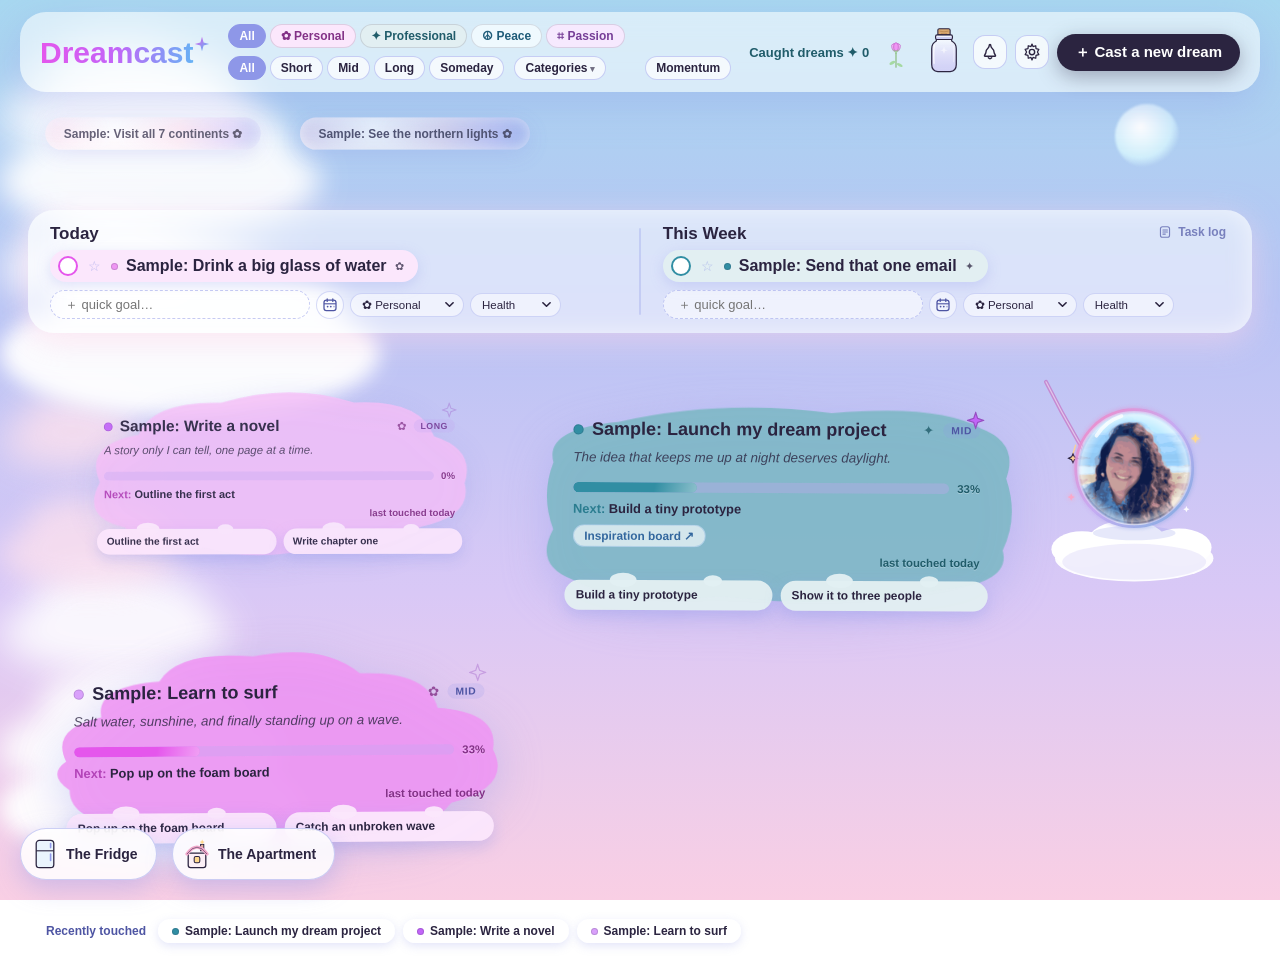
==== commit 3d7c24fd: "Drag tasks between Today and This Week right in the tray Tray pills are draggable; each column is a " ====
--- a/index.html
+++ b/index.html
@@ -159,7 +159,10 @@
 
   <!-- ======================= TODAY & THIS WEEK TRAY ======================= -->
   <section id="tray" aria-label="Short-term goals">
-    <button id="tasks-log" class="chip tasks-log-btn">Task log</button>
+    <button id="tasks-log" class="tasks-log-btn" title="Scheduled ahead, still in flight, and caught in the past">
+      <svg viewBox="0 0 20 20" width="14" height="14" aria-hidden="true"><rect x="3.5" y="2.5" width="13" height="15" rx="3" fill="none" stroke="currentColor" stroke-width="1.6"/><path d="M7 7 L13.5 7 M7 10 L13.5 10 M7 13 L10.5 13" stroke="currentColor" stroke-width="1.5" stroke-linecap="round"/></svg>
+      Task log
+    </button>
     <div class="tray-group" data-cadence="today">
       <div class="tray-group-head"><h2>Today</h2><span class="caught-count" id="caught-today"></span></div>
       <ul class="tray-list" id="tray-today"></ul>
--- a/css/style.css
+++ b/css/style.css
@@ -558,8 +558,38 @@
 }
 .pill-note-btn:hover { background: var(--white); }
 
-.tasks-log-btn { position: absolute; top: 12px; right: 18px; z-index: 2; }
+/* task log: a quiet ghost pill tucked in the tray's corner */
+.tasks-log-btn {
+  position: absolute; top: 10px; right: 14px; z-index: 2;
+  display: inline-flex; align-items: center; gap: 6px;
+  border: none;
+  background: transparent;
+  padding: 5px 12px;
+  border-radius: 999px;
+  font: inherit; font-size: 12px; font-weight: 700;
+  color: var(--periwinkle-text);
+  opacity: .7;
+  cursor: pointer;
+  transition: opacity .2s, background .2s, box-shadow .2s, transform .15s;
+}
+.tasks-log-btn svg { flex: none; }
+.tasks-log-btn:hover, .tasks-log-btn:focus-visible {
+  opacity: 1;
+  background: rgba(255, 255, 255, .85);
+  box-shadow: 0 3px 12px rgba(142, 151, 232, .28);
+  transform: translateY(-1px);
+}
 #tray { position: relative; }
+
+/* trays welcome a dragged pill */
+.tray-pill[draggable="true"] { cursor: grab; }
+.tray-pill.dragging { opacity: .4; animation: none; cursor: grabbing; }
+.tray-group { border-radius: 14px; transition: background .15s; }
+.tray-group.drag-over {
+  background: rgba(142, 151, 232, .1);
+  outline: 2px dashed rgba(142, 151, 232, .5);
+  outline-offset: 5px;
+}
 
 .pill-time {
   font-size: 10.5px;
@@ -654,9 +684,13 @@
 .qa-date-clear:hover { color: var(--pink); }
 
 /* task log rows */
-.log-row { display: flex; align-items: center; gap: 8px; flex-wrap: wrap; }
+.log-row { display: flex; align-items: center; gap: 8px; flex-wrap: nowrap; }
 .log-row a { color: var(--blue-text); font-weight: 700; text-decoration: none; }
 .log-row a:hover { color: var(--pink); }
+.log-text { flex: 1 1 auto; min-width: 0; white-space: nowrap; overflow: hidden; text-overflow: ellipsis; }
+.log-dream { opacity: .55; font-size: 11.5px; }
+.log-actions { display: flex; gap: 5px; flex: none; margin-left: auto; opacity: .6; transition: opacity .15s; }
+.log-row:hover .log-actions, .log-row:focus-within .log-actions { opacity: 1; }
 .log-date {
   border: 1.5px solid rgba(142, 151, 232, .4);
   border-radius: 10px;
@@ -664,7 +698,7 @@
   font-size: 11.5px;
   background: rgba(255, 255, 255, .85);
 }
-.log-restore { padding: 3px 10px; font-size: 11.5px; margin-left: auto; }
+.log-restore { padding: 3px 10px; font-size: 11.5px; margin-left: 0; white-space: nowrap; }
 
 .quick-add input[type=text] {
   width: min(100%, 260px);
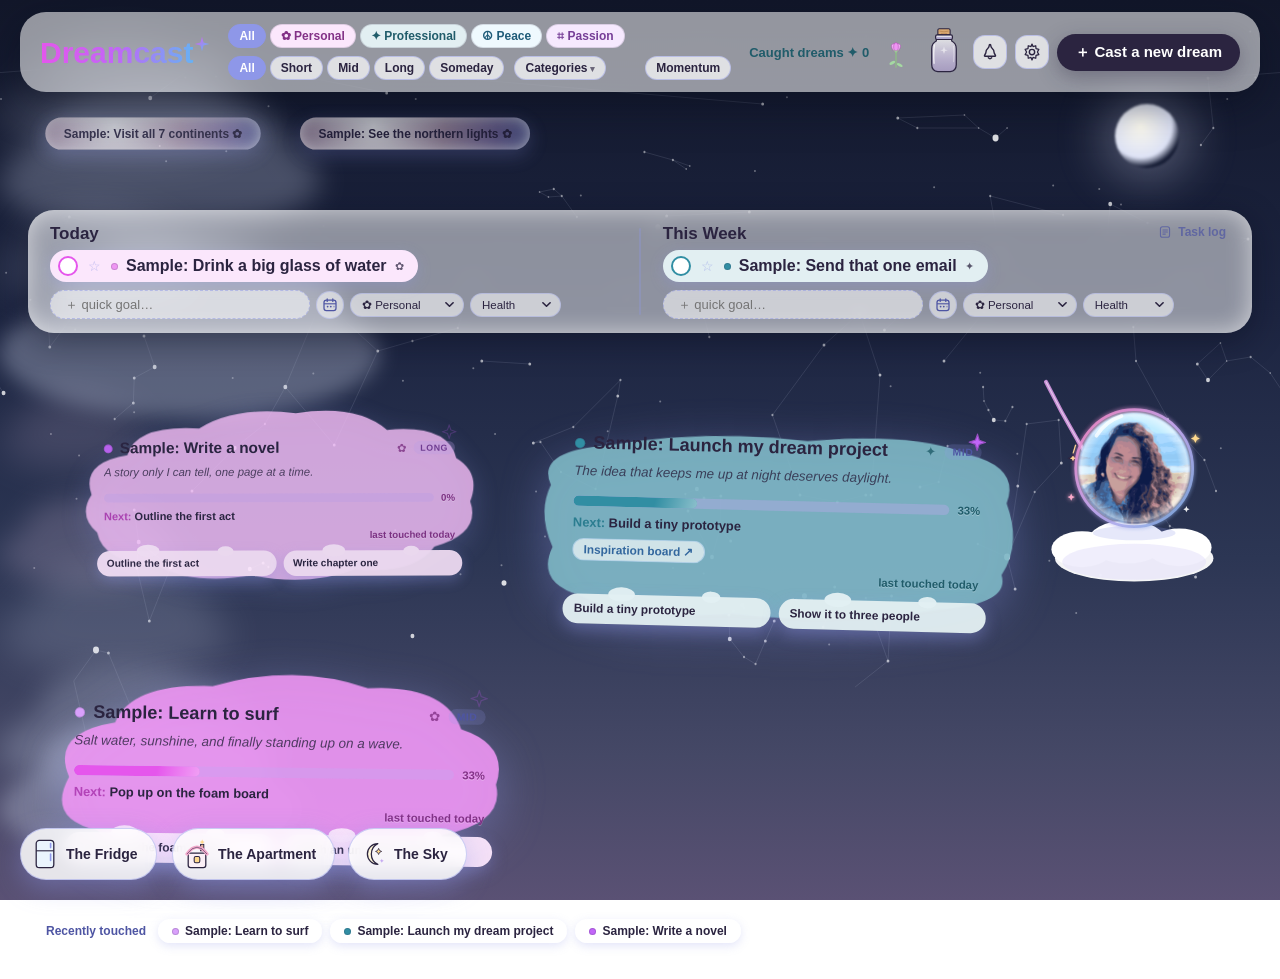
==== commit 133cd8b8: "The real night sky: constellations over SF at 11:11 PM, fresh each night, with a hoverable Sky view " ====
--- a/index.html
+++ b/index.html
@@ -16,6 +16,10 @@
 
 <!-- ======================= SKY BACKGROUND ======================= -->
 <div id="sky-bg" aria-hidden="true">
+  <div class="star-layer">
+    <div class="stars-small"></div>
+    <svg id="constellations" viewBox="0 0 1440 900" preserveAspectRatio="none" aria-hidden="true"></svg>
+  </div>
   <div class="cloud-layer layer-far">
     <div class="bg-cloud c1"></div>
     <div class="bg-cloud c2"></div>
@@ -31,7 +35,6 @@
     <div class="bg-cloud c8"></div>
     <div class="bg-cloud c9"></div>
   </div>
-  <div id="rainbow"></div>
   <div id="sparkle-field"></div>
   <div id="confetti-field"></div>
 </div>
@@ -305,6 +308,23 @@
   <span>The Apartment</span>
 </button>
 
+<!-- ======================= THE SKY DOCK ======================= -->
+<button id="sky-dock" aria-label="Open the night sky">
+  <svg viewBox="0 0 30 40" width="24" height="32" aria-hidden="true">
+    <path d="M21 7 A 12 12 0 1 0 21 33 A 14.5 14.5 0 0 1 21 7 Z" fill="#FFF6D9" stroke="#2B2440" stroke-width="1.6" stroke-linejoin="round"/>
+    <path d="M22 13 l1.2 2.6 2.6 1.2 -2.6 1.2 -1.2 2.6 -1.2 -2.6 -2.6 -1.2 2.6 -1.2 Z" fill="#FFD98E" stroke="#2B2440" stroke-width="1"/>
+    <path d="M26 26 l.8 1.7 1.7 .8 -1.7 .8 -.8 1.7 -.8 -1.7 -1.7 -.8 1.7 -.8 Z" fill="#C3A6F1"/>
+  </svg>
+  <span>The Sky</span>
+</button>
+
+<!-- ======================= SKY VIEW OVERLAY ======================= -->
+<div id="skyview" hidden>
+  <svg id="skyview-svg" viewBox="0 0 1440 900" preserveAspectRatio="none" aria-hidden="true"></svg>
+  <button id="skyview-close" aria-label="Close the night sky">✕</button>
+  <div id="skyview-tip" hidden></div>
+</div>
+
 <!-- ======================= THE APARTMENT ======================= -->
 <section id="apartment-view" hidden>
   <div class="gallery-head">
@@ -430,6 +450,7 @@
 <div id="modal-root"></div>
 <div id="toast-root" aria-live="polite"></div>
 
+<script defer src="js/nightsky.js"></script>
 <script type="module" src="js/app.js"></script>
 </body>
 </html>
--- a/css/style.css
+++ b/css/style.css
@@ -29,7 +29,7 @@
   --font-display: 'Baloo 2', 'Avenir Next Rounded', 'Arial Rounded MT Bold', sans-serif;
   --font-body: 'Nunito', 'Avenir Next', 'Helvetica Neue', sans-serif;
 
-  --card-shadow: 0 12px 40px rgba(142, 151, 232, .35);
+  --card-shadow: 0 12px 40px rgba(8, 12, 28, .5);
   --card-bg: rgba(255, 255, 255, .82);
   --radius-lg: 26px;
   --radius-md: 18px;
@@ -65,21 +65,131 @@
   inset: 0;
   z-index: -1;
   background: linear-gradient(180deg,
-    #A8D8F0 0%,
-    #B8C4F4 34%,
-    #D9C8F6 66%,
-    #F9CFE4 100%);
+    #12172A 0%,
+    #1C2440 34%,
+    #2C3654 62%,
+    #454866 84%,
+    #5A5174 100%);
   overflow: hidden;
 }
 
+/* ---- starfield (sits behind the clouds, like the real sky) ----
+   #constellations is the REAL sky over San Francisco at 11:11 PM on
+   the current day, drawn at load by js/nightsky.js: computed star
+   positions plus constellation lines, fresh every night.
+   .stars-small is a faint random filler layer for sky depth. */
+.star-layer { position: absolute; inset: 0; pointer-events: none; }
+#constellations {
+  position: absolute;
+  inset: 0;
+  width: 100%;
+  height: 100%;
+  opacity: .88;
+  transition: opacity 4s ease;
+}
+#constellations .cline {
+  stroke: rgba(216, 224, 248, .15);
+  stroke-width: 1;
+  fill: none;
+}
+#constellations .st { fill: #FFFFFF; }
+#constellations .tw { animation: twinkle 4s ease-in-out infinite; }
+.stars-small {
+  position: absolute;
+  top: 0; left: 0;
+  width: 2px; height: 2px;
+  border-radius: 50%;
+  background: transparent;
+}
+.stars-small {
+  box-shadow:
+    32.4vw 10.9vh 0 0 rgba(255,255,255,.9),
+    65.1vw 5.2vh 0 0 rgba(255,255,255,.9),
+    53.6vw 26.3vh 0 0 rgba(255,255,255,.9),
+    5.8vw 36.5vh 0 0 rgba(255,255,255,.9),
+    3.7vw 31.2vh 0 0 rgba(255,255,255,.9),
+    7.0vw 6.5vh 0 0 rgba(255,255,255,.9),
+    42.5vw 59.5vh 0 0 rgba(255,255,255,.9),
+    12.4vw 16.1vh 0 0 rgba(255,255,255,.9),
+    62.7vw 68.2vh 0 0 rgba(255,255,255,.9),
+    57.7vw 28.6vh 0 0 rgba(255,255,255,.9),
+    97.6vw 3.4vh 0 0 rgba(255,255,255,.9),
+    85.8vw 20.9vh 0 0 rgba(255,255,255,.9),
+    14.4vw 8.5vh 0 0 rgba(255,255,255,.9),
+    30.8vw 58.8vh 0 0 rgba(255,255,255,.9),
+    18.1vw 41.9vh 0 0 rgba(255,255,255,.9),
+    63.9vw 26.8vh 0 0 rgba(255,255,255,.9),
+    54.8vw 4.5vh 0 0 rgba(255,255,255,.9),
+    6.0vw 14.8vh 0 0 rgba(255,255,255,.9),
+    68.0vw 30.8vh 0 0 rgba(255,255,255,.9),
+    31.4vw 42.2vh 0 0 rgba(255,255,255,.9),
+    45.3vw 21.6vh 0 0 rgba(255,255,255,.9),
+    79.4vw 50.3vh 0 0 rgba(255,255,255,.9),
+    24.4vw 41.4vh 0 0 rgba(255,255,255,.9),
+    52.5vw 63.0vh 0 0 rgba(255,255,255,.9),
+    72.9vw 20.7vh 0 0 rgba(255,255,255,.9),
+    98.0vw 8.5vh 0 0 rgba(255,255,255,.9),
+    41.8vw 54.5vh 0 0 rgba(255,255,255,.9),
+    15.2vw 35.2vh 0 0 rgba(255,255,255,.9),
+    3.9vw 48.1vh 0 0 rgba(255,255,255,.9),
+    76.5vw 41.3vh 0 0 rgba(255,255,255,.9),
+    87.5vw 22.6vh 0 0 rgba(255,255,255,.9),
+    69.5vw 42.8vh 0 0 rgba(255,255,255,.9),
+    58.0vw 32.8vh 0 0 rgba(255,255,255,.9),
+    84.0vw 68.0vh 0 0 rgba(255,255,255,.9),
+    47.4vw 47.8vh 0 0 rgba(255,255,255,.9),
+    6.1vw 50.5vh 0 0 rgba(255,255,255,.9),
+    64.7vw 71.5vh 0 0 rgba(255,255,255,.9),
+    82.2vw 20.5vh 0 0 rgba(255,255,255,.9),
+    38.6vw 48.1vh 0 0 rgba(255,255,255,.9),
+    2.3vw 33.2vh 0 0 rgba(255,255,255,.9),
+    16.8vw 8.4vh 0 0 rgba(255,255,255,.9),
+    5.9vw 55.3vh 0 0 rgba(255,255,255,.9),
+    12.9vw 17.8vh 0 0 rgba(255,255,255,.9),
+    39.1vw 62.7vh 0 0 rgba(255,255,255,.9),
+    8.1vw 32.3vh 0 0 rgba(255,255,255,.9),
+    54.9vw 63.6vh 0 0 rgba(255,255,255,.9),
+    81.9vw 62.2vh 0 0 rgba(255,255,255,.9),
+    27.8vw 29.9vh 0 0 rgba(255,255,255,.9),
+    35.9vw 63.7vh 0 0 rgba(255,255,255,.9),
+    95.8vw 10.9vh 0 0 rgba(255,255,255,.9),
+    17.6vw 16.7vh 0 0 rgba(255,255,255,.9),
+    23.3vw 34.9vh 0 0 rgba(255,255,255,.9),
+    58.9vw 18.9vh 0 0 rgba(255,255,255,.9),
+    0.4vw 30.2vh 0 0 rgba(255,255,255,.9),
+    36.9vw 40.8vh 0 0 rgba(255,255,255,.9),
+    95.3vw 49.7vh 0 0 rgba(255,255,255,.9),
+    51.5vw 44.5vh 0 0 rgba(255,255,255,.9),
+    67.6vw 3.9vh 0 0 rgba(255,255,255,.9),
+    90.0vw 56.2vh 0 0 rgba(255,255,255,.9),
+    87.5vw 57.4vh 0 0 rgba(255,255,255,.9),
+    39.2vw 28.7vh 0 0 rgba(255,255,255,.9),
+    10.4vw 45.7vh 0 0 rgba(255,255,255,.9),
+    6.2vw 4.8vh 0 0 rgba(255,255,255,.9),
+    20.9vw 11.7vh 0 0 rgba(255,255,255,.9),
+    34.0vw 3.8vh 0 0 rgba(255,255,255,.9),
+    0.0vw 10.9vh 0 0 rgba(255,255,255,.9),
+    10.1vw 26.2vh 0 0 rgba(255,255,255,.9),
+    2.6vw 63.0vh 0 0 rgba(255,255,255,.9),
+    61.4vw 10.7vh 0 0 rgba(255,255,255,.9),
+    25.2vw 25.0vh 0 0 rgba(255,255,255,.9);
+  opacity: .4;
+  animation: twinkle 5.5s ease-in-out infinite;
+}
+/* twinkle dims via brightness so sparkle-level opacity boosts still apply */
+@keyframes twinkle {
+  0%, 100% { filter: brightness(.45); }
+  50%      { filter: brightness(1.15); }
+}
+
 .cloud-layer { position: absolute; inset: 0; }
 
 .bg-cloud {
   position: absolute;
-  background: var(--white);
+  background: #B8BFD6;
   border-radius: 50%;
   filter: blur(14px);
-  opacity: .9;
+  opacity: .3;
 }
 .bg-cloud::before, .bg-cloud::after {
   content: '';
@@ -89,10 +199,10 @@
 }
 .bg-cloud::before { width: 65%; height: 90%; top: -38%; left: 14%; }
 .bg-cloud::after  { width: 50%; height: 75%; top: -22%; right: 10%; }
-.bg-cloud.tint-pink { background: #FBE0EE; opacity: .8; }
-
-.layer-far  .bg-cloud { opacity: .85; filter: blur(18px); }
-.layer-near .bg-cloud { opacity: .95; filter: blur(10px); }
+.bg-cloud.tint-pink { background: #BCA9C6; opacity: .26; }
+
+.layer-far  .bg-cloud { opacity: .2; filter: blur(18px); }
+.layer-near .bg-cloud { opacity: .38; filter: blur(10px); }
 
 .c1 { width: 260px; height: 90px; top: 8%;  animation: drift 170s linear infinite; }
 .c2 { width: 200px; height: 70px; top: 26%; animation: drift 150s linear infinite; animation-delay: -60s; }
@@ -109,29 +219,12 @@
   to   { transform: translateX(calc(100vw + 450px)); }
 }
 
-/* rainbow arc — fades in with sparkle level */
-#rainbow {
-  position: absolute;
-  left: 50%;
-  top: 18vh;
-  width: 130vw;
-  height: 130vw;
-  transform: translateX(-50%);
-  border-radius: 50%;
-  background: radial-gradient(circle,
-    transparent 0 58.4%,
-    rgba(255, 179, 186, .35) 58.6% 59.4%,
-    rgba(255, 223, 186, .32) 59.6% 60.4%,
-    rgba(255, 255, 186, .3) 60.6% 61.4%,
-    rgba(186, 255, 201, .3) 61.6% 62.4%,
-    rgba(186, 225, 255, .32) 62.6% 63.4%,
-    rgba(215, 186, 255, .35) 63.6% 64.4%,
-    transparent 64.6%);
-  opacity: 0;
-  transition: opacity 4s ease;
-}
-body[data-sparkle="2"] #rainbow { opacity: .55; }
-body[data-sparkle="3"] #rainbow { opacity: .85; }
+/* stars glow brighter as sparkle level rises */
+.stars-small { transition: opacity 4s ease; }
+body[data-sparkle="2"] .stars-small { opacity: .55; }
+body[data-sparkle="2"] #constellations { opacity: .96; }
+body[data-sparkle="3"] .stars-small { opacity: .7; }
+body[data-sparkle="3"] #constellations { opacity: 1; }
 
 /* sun glints & shooting stars (spawned by JS) */
 .glint {
@@ -188,9 +281,9 @@
   100% { transform: translateY(105vh) rotate(340deg); opacity: 0; }
 }
 
-/* iridescent cloud-edge shimmer at level 3 */
+/* moonlit cloud-edge shimmer at level 3 */
 body[data-sparkle="3"] .bg-cloud {
-  box-shadow: 0 0 30px rgba(251, 211, 233, .55), 0 0 60px rgba(195, 166, 241, .3);
+  box-shadow: 0 0 30px rgba(214, 222, 245, .4), 0 0 60px rgba(195, 166, 241, .22);
   transition: box-shadow 4s ease;
 }
 
@@ -407,8 +500,9 @@
   top: 4px;
   width: 64px; height: 64px;
   border-radius: 50%;
-  background: radial-gradient(circle at 40% 35%, #FFFFFF, #D0EEFB 55%, rgba(150, 217, 246, 0) 72%);
+  background: radial-gradient(circle at 40% 35%, #FFFDF2, #DDE2F5 55%, rgba(200, 210, 245, 0) 72%);
   filter: blur(1px);
+  box-shadow: 0 0 46px 14px rgba(222, 228, 252, .28);
   pointer-events: none;
 }
 
@@ -447,9 +541,10 @@
 
 .horizon-empty-hint {
   font-size: 12.5px;
-  color: var(--hint-text);
+  color: rgba(233, 236, 250, .8);
   font-style: italic;
   padding: 8px;
+  text-shadow: 0 1px 6px rgba(10, 14, 32, .6);
 }
 
 /* ============================ TRAY ============================ */
@@ -462,7 +557,7 @@
   background: rgba(255, 255, 255, .5);
   backdrop-filter: blur(10px);
   border-radius: var(--radius-lg);
-  box-shadow: 0 8px 32px rgba(251, 211, 233, .55), inset 0 0 24px rgba(255,255,255,.6);
+  box-shadow: 0 8px 32px rgba(8, 12, 28, .45), inset 0 0 24px rgba(255,255,255,.6);
 }
 .tray-group { flex: 1; min-width: 0; }
 .tray-divider { width: 1.5px; background: rgba(142,151,232,.3); margin: 4px 22px; border-radius: 2px; }
@@ -1134,7 +1229,7 @@
   padding: 40px 20px;
   opacity: .85;
 }
-.empty-state p { font-family: var(--font-display); font-size: 16px; margin: 0; color: var(--ink); opacity: .75; }
+.empty-state p { font-family: var(--font-display); font-size: 16px; margin: 0; color: #E9ECFA; opacity: .85; text-shadow: 0 1px 8px rgba(10, 14, 32, .65); }
 
 /* ============================ FISHING OVERLAY & ORBS ============================ */
 
@@ -1476,7 +1571,7 @@
 
 /* ============================ THE FRIDGE ============================ */
 
-#fridge-dock, #apartment-dock {
+#fridge-dock, #apartment-dock, #sky-dock {
   position: fixed;
   bottom: 20px;
   left: 20px;
@@ -1496,8 +1591,81 @@
   box-shadow: 0 8px 26px rgba(142, 151, 232, .4);
   transition: transform .2s, box-shadow .2s;
 }
-#fridge-dock:hover, #apartment-dock:hover { transform: translateY(-3px); box-shadow: 0 12px 32px rgba(142, 151, 232, .55); }
+#fridge-dock:hover, #apartment-dock:hover, #sky-dock:hover { transform: translateY(-3px); box-shadow: 0 12px 32px rgba(142, 151, 232, .55); }
 #apartment-dock { left: 172px; }
+#sky-dock { left: 348px; }
+
+/* ============================ SKY VIEW (interactive night sky) ============================ */
+
+#skyview {
+  position: fixed;
+  inset: 0;
+  z-index: 80;
+  background: linear-gradient(180deg,
+    #0E1322 0%,
+    #182036 40%,
+    #2A3450 78%,
+    #4A4666 100%);
+}
+#skyview-svg { position: absolute; inset: 0; width: 100%; height: 100%; }
+
+#skyview-close {
+  position: absolute;
+  top: 18px;
+  right: 22px;
+  z-index: 2;
+  width: 40px; height: 40px;
+  border-radius: 50%;
+  border: 1.5px solid rgba(255, 255, 255, .35);
+  background: rgba(255, 255, 255, .12);
+  color: #F2F4FF;
+  font-size: 16px;
+  font-weight: 700;
+  backdrop-filter: blur(6px);
+  transition: background .2s, transform .15s;
+}
+#skyview-close:hover { background: rgba(255, 255, 255, .28); transform: scale(1.08); }
+
+/* constellation groups: lines glow and stars sparkle on hover */
+.cgrp .cline2 {
+  stroke: rgba(216, 224, 248, .22);
+  stroke-width: 1;
+  fill: none;
+  transition: stroke .25s;
+}
+.cgrp .chit {
+  stroke: transparent;
+  stroke-width: 16;
+  fill: none;
+  pointer-events: stroke;
+}
+.cgrp circle.st { fill: #FFFFFF; transition: filter .2s; }
+.cgrp circle.hit { fill: transparent; pointer-events: all; }
+.cgrp.hot .cline2 { stroke: rgba(240, 214, 255, .65); }
+.cgrp.hot circle.st { filter: drop-shadow(0 0 5px rgba(255, 244, 214, .95)); }
+
+#skyview-tip {
+  position: fixed;
+  z-index: 82;
+  pointer-events: none;
+  background: rgba(22, 28, 52, .93);
+  border: 1px solid rgba(195, 166, 241, .5);
+  border-radius: 12px;
+  padding: 7px 12px;
+  font-family: var(--font-body);
+  font-size: 13.5px;
+  font-weight: 700;
+  color: #F4F5FF;
+  box-shadow: 0 6px 24px rgba(0, 0, 0, .45);
+  white-space: nowrap;
+}
+#skyview-tip .tip-sub {
+  display: block;
+  font-size: 11.5px;
+  font-weight: 600;
+  color: #B9C0E8;
+  margin-top: 1px;
+}
 
 #fridge-view { margin: 20px 40px 60px; position: relative; min-height: 70vh; }
 .fridge-summary { font-size: 13px; font-weight: 700; color: var(--periwinkle-text); }
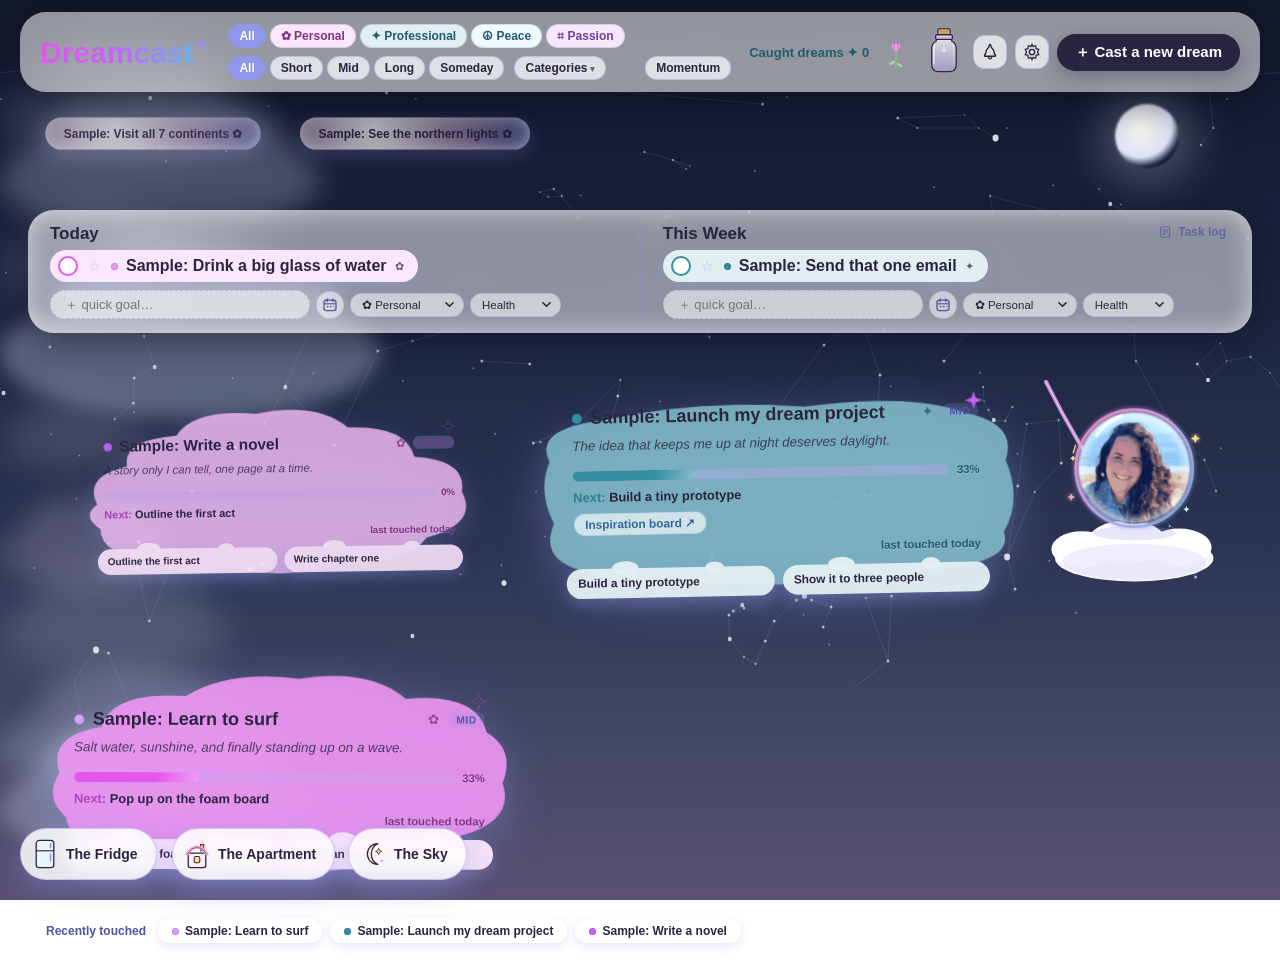
==== commit f8ac3640: "The sky follows the clock — bright pink-purple by day, deep night after dark The constellations are " ====
--- a/index.html
+++ b/index.html
@@ -16,6 +16,7 @@
 
 <!-- ======================= SKY BACKGROUND ======================= -->
 <div id="sky-bg" aria-hidden="true">
+  <div class="sky-day"></div>
   <div class="star-layer">
     <div class="stars-small"></div>
     <svg id="constellations" viewBox="0 0 1440 900" preserveAspectRatio="none" aria-hidden="true"></svg>
--- a/css/style.css
+++ b/css/style.css
@@ -33,6 +33,59 @@
   --card-bg: rgba(255, 255, 255, .82);
   --radius-lg: 26px;
   --radius-md: 18px;
+
+  /* ---- time-of-day sky (body[data-sky], set by js/nightsky.js) ----
+     Defaults here ARE night. Day/twilight override them below.
+     --day-mix crossfades the bright gradient over the night one;
+     --day-star-scale multiplies the sparkle-level star opacity so the
+     two systems compose instead of fighting. */
+  --day-mix: 0;
+  --day-star-scale: 1;
+  --star-fill: #FFFFFF;
+  --star-line: rgba(216, 224, 248, .15);
+  --filler-color: rgba(255, 255, 255, .9);
+  --cloud-color: #B8BFD6;
+  --cloud-tint-color: #BCA9C6;
+  --cloud-op: .3;
+  --onsky-text: #E9ECFA;
+  --onsky-shadow: 0 1px 8px rgba(10, 14, 32, .65);
+  --moon-core: #FFFDF2;
+  --moon-mid: #DDE2F5;
+  --moon-halo: rgba(222, 228, 252, .28);
+}
+
+/* Dusk & dawn — halfway between, stars still white and present. */
+body[data-sky="twilight"] {
+  --day-mix: .5;
+  --day-star-scale: .72;
+  --star-line: rgba(216, 224, 248, .13);
+  --cloud-color: #D5CFE2;
+  --cloud-tint-color: #D9BBD4;
+  --cloud-op: .36;
+  --onsky-text: #F2EAF8;
+  --moon-core: #FFFCF6;
+  --moon-mid: #EED9EE;
+  --moon-halo: rgba(240, 220, 246, .34);
+}
+
+/* Daytime — bright pink/purple, and the stars stay out: they flip to a
+   soft violet so they read as pinpricks on a light sky instead of
+   vanishing the way white-on-pastel would. */
+body[data-sky="day"] {
+  --day-mix: 1;
+  --day-star-scale: .85;
+  --star-fill: #6C5AA8;
+  --star-line: rgba(108, 90, 168, .2);
+  --filler-color: rgba(108, 90, 168, .7);
+  --cloud-color: #FFFFFF;
+  --cloud-tint-color: #FFD9F0;
+  --cloud-op: .5;
+  --onsky-text: #4A3A72;
+  --onsky-shadow: 0 1px 6px rgba(255, 255, 255, .8);
+  --card-shadow: 0 12px 40px rgba(142, 151, 232, .35);
+  --moon-core: #FFFFFF;
+  --moon-mid: #FFE9F6;
+  --moon-halo: rgba(255, 214, 240, .45);
 }
 
 * { box-sizing: border-box; }
@@ -73,6 +126,23 @@
   overflow: hidden;
 }
 
+/* The daytime sky, crossfaded over the night one by --day-mix.
+   Layering two gradients (rather than swapping stops) is what lets the
+   change animate — CSS can't interpolate gradient color stops. */
+.sky-day {
+  position: absolute;
+  inset: 0;
+  pointer-events: none;
+  background: linear-gradient(180deg,
+    #8FA0E8 0%,
+    #A99BEA 30%,
+    #C79BE4 56%,
+    #E3A8DE 80%,
+    #F5C3E4 100%);
+  opacity: var(--day-mix);
+  transition: opacity 3s ease;
+}
+
 /* ---- starfield (sits behind the clouds, like the real sky) ----
    #constellations is the REAL sky over San Francisco at 11:11 PM on
    the current day, drawn at load by js/nightsky.js: computed star
@@ -84,15 +154,16 @@
   inset: 0;
   width: 100%;
   height: 100%;
-  opacity: .88;
+  opacity: calc(var(--star-op, .88) * var(--day-star-scale));
   transition: opacity 4s ease;
 }
 #constellations .cline {
-  stroke: rgba(216, 224, 248, .15);
+  stroke: var(--star-line);
   stroke-width: 1;
   fill: none;
-}
-#constellations .st { fill: #FFFFFF; }
+  transition: stroke 3s ease;
+}
+#constellations .st { fill: var(--star-fill); transition: fill 3s ease; }
 #constellations .tw { animation: twinkle 4s ease-in-out infinite; }
 .stars-small {
   position: absolute;
@@ -103,78 +174,80 @@
 }
 .stars-small {
   box-shadow:
-    32.4vw 10.9vh 0 0 rgba(255,255,255,.9),
-    65.1vw 5.2vh 0 0 rgba(255,255,255,.9),
-    53.6vw 26.3vh 0 0 rgba(255,255,255,.9),
-    5.8vw 36.5vh 0 0 rgba(255,255,255,.9),
-    3.7vw 31.2vh 0 0 rgba(255,255,255,.9),
-    7.0vw 6.5vh 0 0 rgba(255,255,255,.9),
-    42.5vw 59.5vh 0 0 rgba(255,255,255,.9),
-    12.4vw 16.1vh 0 0 rgba(255,255,255,.9),
-    62.7vw 68.2vh 0 0 rgba(255,255,255,.9),
-    57.7vw 28.6vh 0 0 rgba(255,255,255,.9),
-    97.6vw 3.4vh 0 0 rgba(255,255,255,.9),
-    85.8vw 20.9vh 0 0 rgba(255,255,255,.9),
-    14.4vw 8.5vh 0 0 rgba(255,255,255,.9),
-    30.8vw 58.8vh 0 0 rgba(255,255,255,.9),
-    18.1vw 41.9vh 0 0 rgba(255,255,255,.9),
-    63.9vw 26.8vh 0 0 rgba(255,255,255,.9),
-    54.8vw 4.5vh 0 0 rgba(255,255,255,.9),
-    6.0vw 14.8vh 0 0 rgba(255,255,255,.9),
-    68.0vw 30.8vh 0 0 rgba(255,255,255,.9),
-    31.4vw 42.2vh 0 0 rgba(255,255,255,.9),
-    45.3vw 21.6vh 0 0 rgba(255,255,255,.9),
-    79.4vw 50.3vh 0 0 rgba(255,255,255,.9),
-    24.4vw 41.4vh 0 0 rgba(255,255,255,.9),
-    52.5vw 63.0vh 0 0 rgba(255,255,255,.9),
-    72.9vw 20.7vh 0 0 rgba(255,255,255,.9),
-    98.0vw 8.5vh 0 0 rgba(255,255,255,.9),
-    41.8vw 54.5vh 0 0 rgba(255,255,255,.9),
-    15.2vw 35.2vh 0 0 rgba(255,255,255,.9),
-    3.9vw 48.1vh 0 0 rgba(255,255,255,.9),
-    76.5vw 41.3vh 0 0 rgba(255,255,255,.9),
-    87.5vw 22.6vh 0 0 rgba(255,255,255,.9),
-    69.5vw 42.8vh 0 0 rgba(255,255,255,.9),
-    58.0vw 32.8vh 0 0 rgba(255,255,255,.9),
-    84.0vw 68.0vh 0 0 rgba(255,255,255,.9),
-    47.4vw 47.8vh 0 0 rgba(255,255,255,.9),
-    6.1vw 50.5vh 0 0 rgba(255,255,255,.9),
-    64.7vw 71.5vh 0 0 rgba(255,255,255,.9),
-    82.2vw 20.5vh 0 0 rgba(255,255,255,.9),
-    38.6vw 48.1vh 0 0 rgba(255,255,255,.9),
-    2.3vw 33.2vh 0 0 rgba(255,255,255,.9),
-    16.8vw 8.4vh 0 0 rgba(255,255,255,.9),
-    5.9vw 55.3vh 0 0 rgba(255,255,255,.9),
-    12.9vw 17.8vh 0 0 rgba(255,255,255,.9),
-    39.1vw 62.7vh 0 0 rgba(255,255,255,.9),
-    8.1vw 32.3vh 0 0 rgba(255,255,255,.9),
-    54.9vw 63.6vh 0 0 rgba(255,255,255,.9),
-    81.9vw 62.2vh 0 0 rgba(255,255,255,.9),
-    27.8vw 29.9vh 0 0 rgba(255,255,255,.9),
-    35.9vw 63.7vh 0 0 rgba(255,255,255,.9),
-    95.8vw 10.9vh 0 0 rgba(255,255,255,.9),
-    17.6vw 16.7vh 0 0 rgba(255,255,255,.9),
-    23.3vw 34.9vh 0 0 rgba(255,255,255,.9),
-    58.9vw 18.9vh 0 0 rgba(255,255,255,.9),
-    0.4vw 30.2vh 0 0 rgba(255,255,255,.9),
-    36.9vw 40.8vh 0 0 rgba(255,255,255,.9),
-    95.3vw 49.7vh 0 0 rgba(255,255,255,.9),
-    51.5vw 44.5vh 0 0 rgba(255,255,255,.9),
-    67.6vw 3.9vh 0 0 rgba(255,255,255,.9),
-    90.0vw 56.2vh 0 0 rgba(255,255,255,.9),
-    87.5vw 57.4vh 0 0 rgba(255,255,255,.9),
-    39.2vw 28.7vh 0 0 rgba(255,255,255,.9),
-    10.4vw 45.7vh 0 0 rgba(255,255,255,.9),
-    6.2vw 4.8vh 0 0 rgba(255,255,255,.9),
-    20.9vw 11.7vh 0 0 rgba(255,255,255,.9),
-    34.0vw 3.8vh 0 0 rgba(255,255,255,.9),
-    0.0vw 10.9vh 0 0 rgba(255,255,255,.9),
-    10.1vw 26.2vh 0 0 rgba(255,255,255,.9),
-    2.6vw 63.0vh 0 0 rgba(255,255,255,.9),
-    61.4vw 10.7vh 0 0 rgba(255,255,255,.9),
-    25.2vw 25.0vh 0 0 rgba(255,255,255,.9);
-  opacity: .4;
+    32.4vw 10.9vh 0 0 currentColor,
+    65.1vw 5.2vh 0 0 currentColor,
+    53.6vw 26.3vh 0 0 currentColor,
+    5.8vw 36.5vh 0 0 currentColor,
+    3.7vw 31.2vh 0 0 currentColor,
+    7.0vw 6.5vh 0 0 currentColor,
+    42.5vw 59.5vh 0 0 currentColor,
+    12.4vw 16.1vh 0 0 currentColor,
+    62.7vw 68.2vh 0 0 currentColor,
+    57.7vw 28.6vh 0 0 currentColor,
+    97.6vw 3.4vh 0 0 currentColor,
+    85.8vw 20.9vh 0 0 currentColor,
+    14.4vw 8.5vh 0 0 currentColor,
+    30.8vw 58.8vh 0 0 currentColor,
+    18.1vw 41.9vh 0 0 currentColor,
+    63.9vw 26.8vh 0 0 currentColor,
+    54.8vw 4.5vh 0 0 currentColor,
+    6.0vw 14.8vh 0 0 currentColor,
+    68.0vw 30.8vh 0 0 currentColor,
+    31.4vw 42.2vh 0 0 currentColor,
+    45.3vw 21.6vh 0 0 currentColor,
+    79.4vw 50.3vh 0 0 currentColor,
+    24.4vw 41.4vh 0 0 currentColor,
+    52.5vw 63.0vh 0 0 currentColor,
+    72.9vw 20.7vh 0 0 currentColor,
+    98.0vw 8.5vh 0 0 currentColor,
+    41.8vw 54.5vh 0 0 currentColor,
+    15.2vw 35.2vh 0 0 currentColor,
+    3.9vw 48.1vh 0 0 currentColor,
+    76.5vw 41.3vh 0 0 currentColor,
+    87.5vw 22.6vh 0 0 currentColor,
+    69.5vw 42.8vh 0 0 currentColor,
+    58.0vw 32.8vh 0 0 currentColor,
+    84.0vw 68.0vh 0 0 currentColor,
+    47.4vw 47.8vh 0 0 currentColor,
+    6.1vw 50.5vh 0 0 currentColor,
+    64.7vw 71.5vh 0 0 currentColor,
+    82.2vw 20.5vh 0 0 currentColor,
+    38.6vw 48.1vh 0 0 currentColor,
+    2.3vw 33.2vh 0 0 currentColor,
+    16.8vw 8.4vh 0 0 currentColor,
+    5.9vw 55.3vh 0 0 currentColor,
+    12.9vw 17.8vh 0 0 currentColor,
+    39.1vw 62.7vh 0 0 currentColor,
+    8.1vw 32.3vh 0 0 currentColor,
+    54.9vw 63.6vh 0 0 currentColor,
+    81.9vw 62.2vh 0 0 currentColor,
+    27.8vw 29.9vh 0 0 currentColor,
+    35.9vw 63.7vh 0 0 currentColor,
+    95.8vw 10.9vh 0 0 currentColor,
+    17.6vw 16.7vh 0 0 currentColor,
+    23.3vw 34.9vh 0 0 currentColor,
+    58.9vw 18.9vh 0 0 currentColor,
+    0.4vw 30.2vh 0 0 currentColor,
+    36.9vw 40.8vh 0 0 currentColor,
+    95.3vw 49.7vh 0 0 currentColor,
+    51.5vw 44.5vh 0 0 currentColor,
+    67.6vw 3.9vh 0 0 currentColor,
+    90.0vw 56.2vh 0 0 currentColor,
+    87.5vw 57.4vh 0 0 currentColor,
+    39.2vw 28.7vh 0 0 currentColor,
+    10.4vw 45.7vh 0 0 currentColor,
+    6.2vw 4.8vh 0 0 currentColor,
+    20.9vw 11.7vh 0 0 currentColor,
+    34.0vw 3.8vh 0 0 currentColor,
+    0.0vw 10.9vh 0 0 currentColor,
+    10.1vw 26.2vh 0 0 currentColor,
+    2.6vw 63.0vh 0 0 currentColor,
+    61.4vw 10.7vh 0 0 currentColor,
+    25.2vw 25.0vh 0 0 currentColor;
+  color: var(--filler-color);
+  opacity: calc(var(--filler-op, .4) * var(--day-star-scale));
   animation: twinkle 5.5s ease-in-out infinite;
+  transition: color 3s ease;
 }
 /* twinkle dims via brightness so sparkle-level opacity boosts still apply */
 @keyframes twinkle {
@@ -186,10 +259,11 @@
 
 .bg-cloud {
   position: absolute;
-  background: #B8BFD6;
+  background: var(--cloud-color);
   border-radius: 50%;
   filter: blur(14px);
-  opacity: .3;
+  opacity: var(--cloud-op);
+  transition: background 3s ease, opacity 3s ease;
 }
 .bg-cloud::before, .bg-cloud::after {
   content: '';
@@ -199,10 +273,11 @@
 }
 .bg-cloud::before { width: 65%; height: 90%; top: -38%; left: 14%; }
 .bg-cloud::after  { width: 50%; height: 75%; top: -22%; right: 10%; }
-.bg-cloud.tint-pink { background: #BCA9C6; opacity: .26; }
-
-.layer-far  .bg-cloud { opacity: .2; filter: blur(18px); }
-.layer-near .bg-cloud { opacity: .38; filter: blur(10px); }
+/* layer opacities are multipliers of --cloud-op, so day/night scales them all */
+.bg-cloud.tint-pink { background: var(--cloud-tint-color); opacity: calc(var(--cloud-op) * .87); }
+
+.layer-far  .bg-cloud { opacity: calc(var(--cloud-op) * .67); filter: blur(18px); }
+.layer-near .bg-cloud { opacity: calc(var(--cloud-op) * 1.27); filter: blur(10px); }
 
 .c1 { width: 260px; height: 90px; top: 8%;  animation: drift 170s linear infinite; }
 .c2 { width: 200px; height: 70px; top: 26%; animation: drift 150s linear infinite; animation-delay: -60s; }
@@ -219,12 +294,12 @@
   to   { transform: translateX(calc(100vw + 450px)); }
 }
 
-/* stars glow brighter as sparkle level rises */
-.stars-small { transition: opacity 4s ease; }
-body[data-sparkle="2"] .stars-small { opacity: .55; }
-body[data-sparkle="2"] #constellations { opacity: .96; }
-body[data-sparkle="3"] .stars-small { opacity: .7; }
-body[data-sparkle="3"] #constellations { opacity: 1; }
+/* Stars glow brighter as sparkle level rises. These set the base opacity
+   as variables so the time-of-day scale multiplies them rather than
+   overriding them — sparkle level and day/night stay independent. */
+.stars-small { transition: opacity 4s ease, color 3s ease; }
+body[data-sparkle="2"] { --filler-op: .55; --star-op: .96; }
+body[data-sparkle="3"] { --filler-op: .7;  --star-op: 1; }
 
 /* sun glints & shooting stars (spawned by JS) */
 .glint {
@@ -500,9 +575,10 @@
   top: 4px;
   width: 64px; height: 64px;
   border-radius: 50%;
-  background: radial-gradient(circle at 40% 35%, #FFFDF2, #DDE2F5 55%, rgba(200, 210, 245, 0) 72%);
+  background: radial-gradient(circle at 40% 35%, var(--moon-core), var(--moon-mid) 55%, rgba(200, 210, 245, 0) 72%);
   filter: blur(1px);
-  box-shadow: 0 0 46px 14px rgba(222, 228, 252, .28);
+  box-shadow: 0 0 46px 14px var(--moon-halo);
+  transition: background 3s ease, box-shadow 3s ease;
   pointer-events: none;
 }
 
@@ -541,10 +617,12 @@
 
 .horizon-empty-hint {
   font-size: 12.5px;
-  color: rgba(233, 236, 250, .8);
+  color: var(--onsky-text);
+  opacity: .85;
   font-style: italic;
   padding: 8px;
-  text-shadow: 0 1px 6px rgba(10, 14, 32, .6);
+  text-shadow: var(--onsky-shadow);
+  transition: color 3s ease;
 }
 
 /* ============================ TRAY ============================ */
@@ -1229,7 +1307,7 @@
   padding: 40px 20px;
   opacity: .85;
 }
-.empty-state p { font-family: var(--font-display); font-size: 16px; margin: 0; color: #E9ECFA; opacity: .85; text-shadow: 0 1px 8px rgba(10, 14, 32, .65); }
+.empty-state p { font-family: var(--font-display); font-size: 16px; margin: 0; color: var(--onsky-text); opacity: .85; text-shadow: var(--onsky-shadow); transition: color 3s ease; }
 
 /* ============================ FISHING OVERLAY & ORBS ============================ */
 
